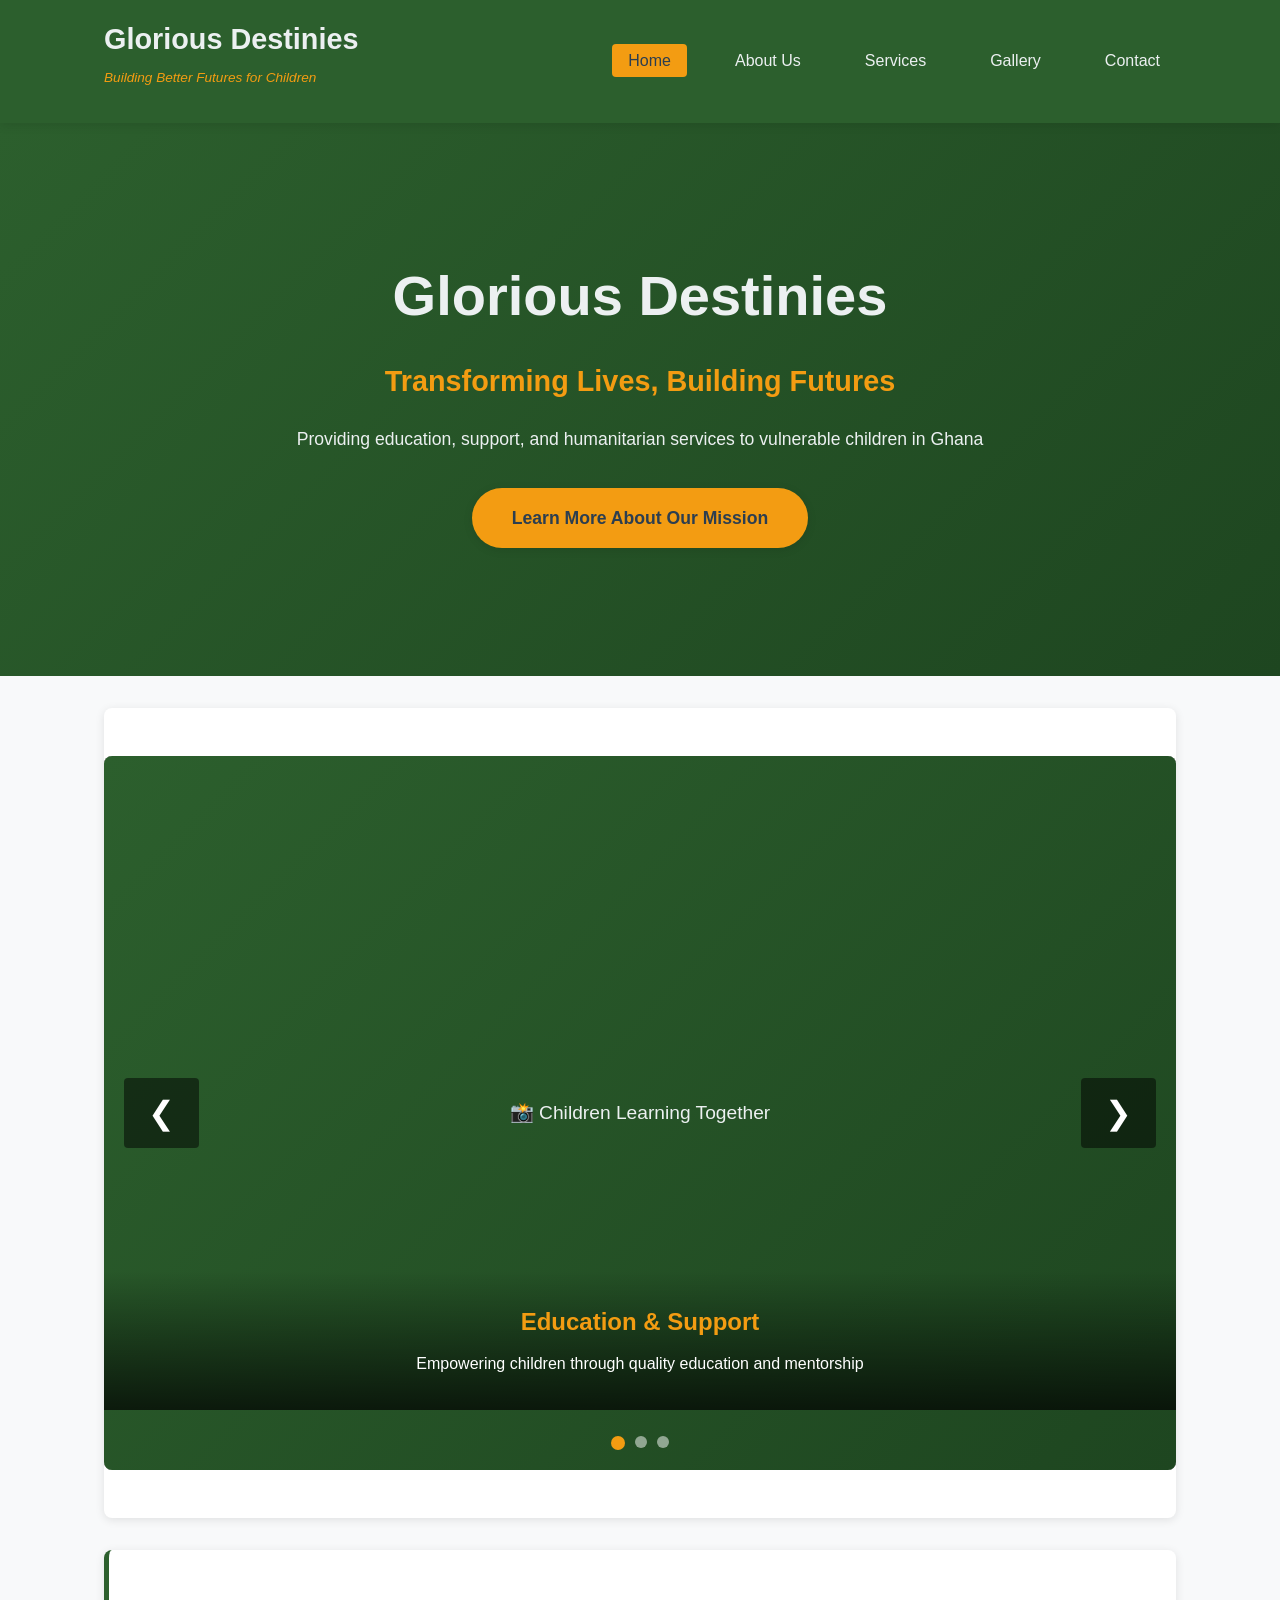
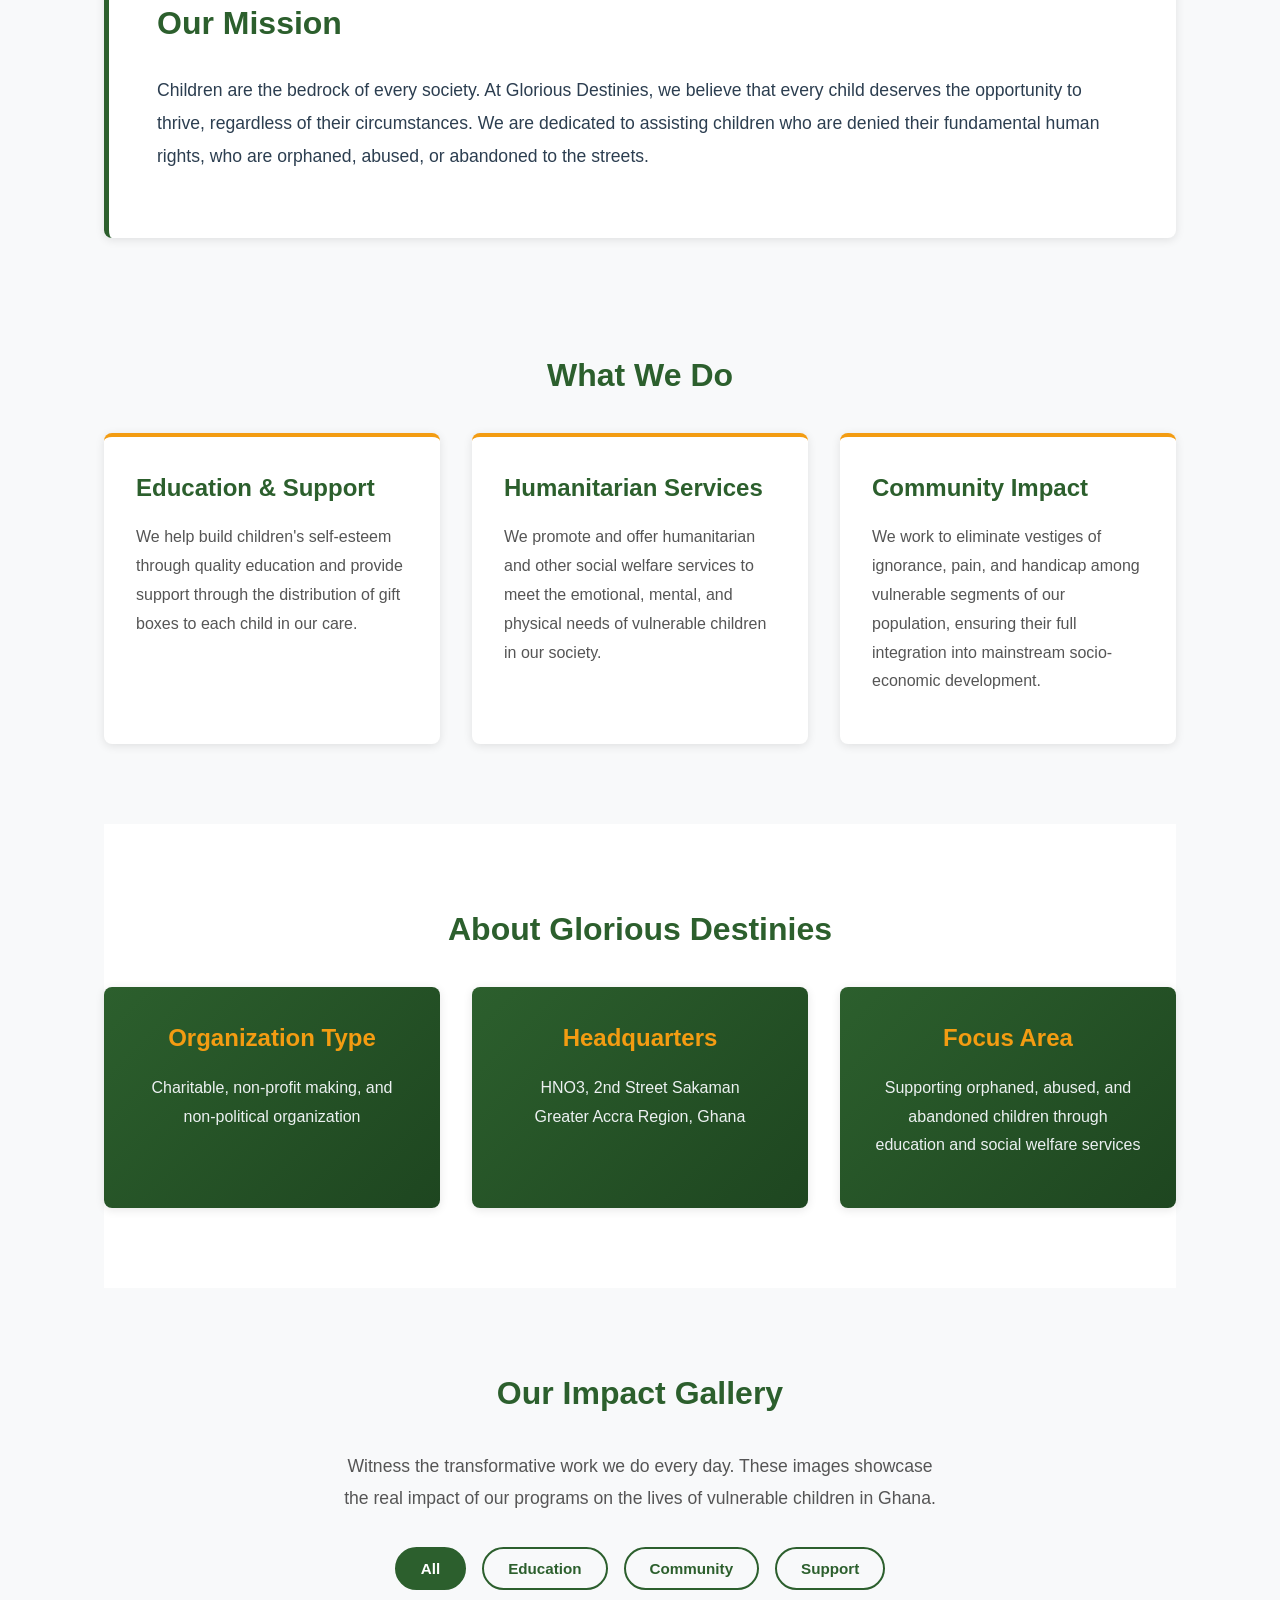
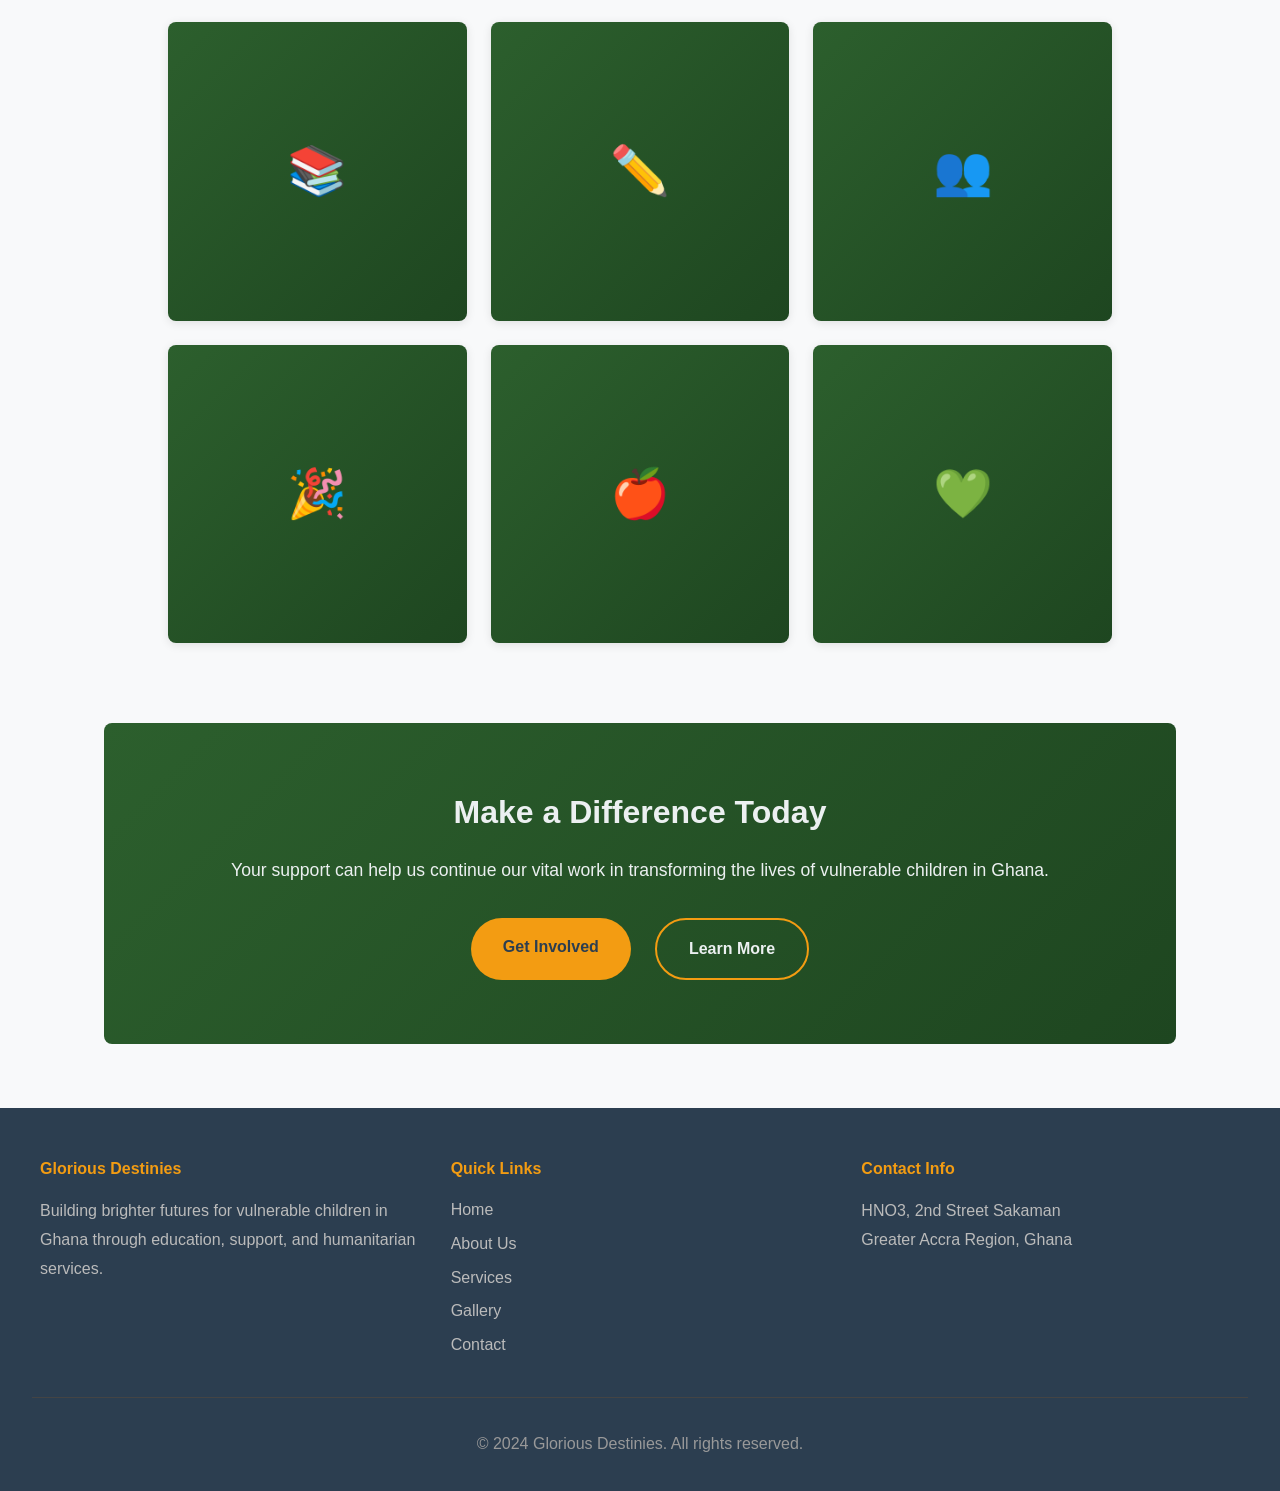
==== index.html @ 06e0ef14 "Initial commit: Glorious Destinies website with carousel, gallery, and all pages" ====
<!DOCTYPE html>
<html lang="en">
<head>
    <meta charset="UTF-8">
    <meta name="viewport" content="width=device-width, initial-scale=1.0">
    <title>Glorious Destinies - Supporting Vulnerable Children in Ghana</title>
    <link rel="stylesheet" href="src/styles/main.css">
    <link rel="stylesheet" href="src/styles/responsive.css">
    <link rel="stylesheet" href="src/styles/carousel.css">
</head>
<body>
    <!-- Navigation Bar -->
    <nav class="navbar">
        <div class="nav-container">
            <div class="nav-logo">
                <h1>Glorious Destinies</h1>
                <p class="tagline">Building Better Futures for Children</p>
            </div>
            <ul class="nav-menu">
                <li><a href="index.html" class="nav-link active">Home</a></li>
                <li><a href="src/pages/about/index.html" class="nav-link">About Us</a></li>
                <li><a href="src/pages/services/index.html" class="nav-link">Services</a></li>
                <li><a href="src/pages/gallery/index.html" class="nav-link">Gallery</a></li>
                <li><a href="src/pages/contact/index.html" class="nav-link">Contact</a></li>
            </ul>
        </div>
    </nav>

    <!-- Hero Section -->
    <section class="hero">
        <div class="hero-content">
            <h2>Glorious Destinies</h2>
            <p class="hero-subtitle">Transforming Lives, Building Futures</p>
            <p class="hero-description">Providing education, support, and humanitarian services to vulnerable children in Ghana</p>
            <a href="src/pages/about/index.html" class="cta-button">Learn More About Our Mission</a>
        </div>
    </section>

    <!-- Main Content -->
    <main class="container">
        <!-- Carousel Section -->
        <section class="carousel-section">
            <div class="carousel-container">
                <div class="carousel-wrapper">
                    <div class="carousel-inner">
                        <!-- Slide 1 -->
                        <div class="carousel-slide active">
                            <div class="carousel-slide-placeholder">
                                📸 Children Learning Together
                            </div>
                            <div class="carousel-caption">
                                <h3>Education & Support</h3>
                                <p>Empowering children through quality education and mentorship</p>
                            </div>
                        </div>

                        <!-- Slide 2 -->
                        <div class="carousel-slide">
                            <div class="carousel-slide-placeholder">
                                🤝 Community Care
                            </div>
                            <div class="carousel-caption">
                                <h3>Humanitarian Services</h3>
                                <p>Providing comprehensive support to vulnerable children</p>
                            </div>
                        </div>

                        <!-- Slide 3 -->
                        <div class="carousel-slide">
                            <div class="carousel-slide-placeholder">
                                🌟 Bright Futures
                            </div>
                            <div class="carousel-caption">
                                <h3>Building Destinies</h3>
                                <p>Creating opportunities for sustainable development</p>
                            </div>
                        </div>
                    </div>
                </div>

                <!-- Carousel Controls -->
                <button class="carousel-arrow prev">❮</button>
                <button class="carousel-arrow next">❯</button>
                <div class="carousel-controls">
                    <div class="carousel-dot active"></div>
                    <div class="carousel-dot"></div>
                    <div class="carousel-dot"></div>
                </div>
            </div>
        </section>

        <!-- Mission Section -->
        <section class="mission-section">
            <h2>Our Mission</h2>
            <p>Children are the bedrock of every society. At Glorious Destinies, we believe that every child deserves the opportunity to thrive, regardless of their circumstances. We are dedicated to assisting children who are denied their fundamental human rights, who are orphaned, abused, or abandoned to the streets.</p>
        </section>

        <!-- Core Values Section -->
        <section class="values-section">
            <h2>What We Do</h2>
            <div class="values-grid">
                <div class="value-card">
                    <h3>Education & Support</h3>
                    <p>We help build children's self-esteem through quality education and provide support through the distribution of gift boxes to each child in our care.</p>
                </div>
                <div class="value-card">
                    <h3>Humanitarian Services</h3>
                    <p>We promote and offer humanitarian and other social welfare services to meet the emotional, mental, and physical needs of vulnerable children in our society.</p>
                </div>
                <div class="value-card">
                    <h3>Community Impact</h3>
                    <p>We work to eliminate vestiges of ignorance, pain, and handicap among vulnerable segments of our population, ensuring their full integration into mainstream socio-economic development.</p>
                </div>
            </div>
        </section>

        <!-- Organization Info Section -->
        <section class="org-info-section">
            <h2>About Glorious Destinies</h2>
            <div class="org-info-grid">
                <div class="info-box">
                    <h3>Organization Type</h3>
                    <p>Charitable, non-profit making, and non-political organization</p>
                </div>
                <div class="info-box">
                    <h3>Headquarters</h3>
                    <p>HNO3, 2nd Street Sakaman<br>Greater Accra Region, Ghana</p>
                </div>
                <div class="info-box">
                    <h3>Focus Area</h3>
                    <p>Supporting orphaned, abused, and abandoned children through education and social welfare services</p>
                </div>
            </div>
        </section>

        <!-- Photo Gallery Section -->
        <section class="gallery-section">
            <div class="container">
                <h2>Our Impact Gallery</h2>
                <div class="gallery-intro">
                    <p>Witness the transformative work we do every day. These images showcase the real impact of our programs on the lives of vulnerable children in Ghana.</p>
                </div>

                <!-- Gallery Filters -->
                <div class="gallery-filters">
                    <button class="filter-btn active" data-filter="all">All</button>
                    <button class="filter-btn" data-filter="education">Education</button>
                    <button class="filter-btn" data-filter="community">Community</button>
                    <button class="filter-btn" data-filter="support">Support</button>
                </div>

                <!-- Photo Grid -->
                <div class="photo-grid">
                    <!-- Gallery Item 1 -->
                    <div class="gallery-item" data-category="education">
                        <div class="gallery-item-placeholder">📚</div>
                        <div class="gallery-item-overlay">
                            <div class="gallery-item-info">
                                <h3>Classroom Learning</h3>
                                <p>Quality education for all children</p>
                            </div>
                        </div>
                    </div>

                    <!-- Gallery Item 2 -->
                    <div class="gallery-item" data-category="education">
                        <div class="gallery-item-placeholder">✏️</div>
                        <div class="gallery-item-overlay">
                            <div class="gallery-item-info">
                                <h3>Study Support</h3>
                                <p>Tutoring and academic assistance</p>
                            </div>
                        </div>
                    </div>

                    <!-- Gallery Item 3 -->
                    <div class="gallery-item" data-category="community">
                        <div class="gallery-item-placeholder">👥</div>
                        <div class="gallery-item-overlay">
                            <div class="gallery-item-info">
                                <h3>Community Engagement</h3>
                                <p>Building stronger communities together</p>
                            </div>
                        </div>
                    </div>

                    <!-- Gallery Item 4 -->
                    <div class="gallery-item" data-category="community">
                        <div class="gallery-item-placeholder">🎉</div>
                        <div class="gallery-item-overlay">
                            <div class="gallery-item-info">
                                <h3>Cultural Events</h3>
                                <p>Celebrating together as one family</p>
                            </div>
                        </div>
                    </div>

                    <!-- Gallery Item 5 -->
                    <div class="gallery-item" data-category="support">
                        <div class="gallery-item-placeholder">🍎</div>
                        <div class="gallery-item-overlay">
                            <div class="gallery-item-info">
                                <h3>Health & Nutrition</h3>
                                <p>Ensuring healthy development</p>
                            </div>
                        </div>
                    </div>

                    <!-- Gallery Item 6 -->
                    <div class="gallery-item" data-category="support">
                        <div class="gallery-item-placeholder">💚</div>
                        <div class="gallery-item-overlay">
                            <div class="gallery-item-info">
                                <h3>Emotional Care</h3>
                                <p>Providing compassionate support</p>
                            </div>
                        </div>
                    </div>
                </div>
            </div>
        </section>

        <!-- Call to Action Section -->
        <section class="cta-section">
            <h2>Make a Difference Today</h2>
            <p>Your support can help us continue our vital work in transforming the lives of vulnerable children in Ghana.</p>
            <div class="cta-buttons">
                <a href="src/pages/contact/index.html" class="btn btn-primary">Get Involved</a>
                <a href="src/pages/about/index.html" class="btn btn-secondary">Learn More</a>
            </div>
        </section>
    </main>

    <!-- Footer -->
    <footer class="footer">
        <div class="footer-content">
            <div class="footer-section">
                <h4>Glorious Destinies</h4>
                <p>Building brighter futures for vulnerable children in Ghana through education, support, and humanitarian services.</p>
            </div>
            <div class="footer-section">
                <h4>Quick Links</h4>
                <ul>
                    <li><a href="index.html">Home</a></li>
                    <li><a href="src/pages/about/index.html">About Us</a></li>
                    <li><a href="src/pages/services/index.html">Services</a></li>
                    <li><a href="src/pages/gallery/index.html">Gallery</a></li>
                    <li><a href="src/pages/contact/index.html">Contact</a></li>
                </ul>
            </div>
            <div class="footer-section">
                <h4>Contact Info</h4>
                <p>HNO3, 2nd Street Sakaman<br>Greater Accra Region, Ghana</p>
            </div>
        </div>
        <div class="footer-bottom">
            <p>&copy; 2024 Glorious Destinies. All rights reserved.</p>
        </div>
    </footer>

    <script src="src/components/navigation.js"></script>
    <script src="src/components/carousel.js"></script>
</body>
</html>
---- src/styles/main.css ----
/* ===========================
   Global Styles & Variables
   =========================== */

:root {
    --primary-color: #2c5f2d;
    --secondary-color: #f39c12;
    --accent-color: #e74c3c;
    --text-dark: #2c3e50;
    --text-light: #ecf0f1;
    --bg-light: #f8f9fa;
    --bg-white: #ffffff;
    --border-color: #e0e0e0;
    --shadow: 0 2px 10px rgba(0, 0, 0, 0.1);
    --shadow-lg: 0 5px 20px rgba(0, 0, 0, 0.15);
}

* {
    margin: 0;
    padding: 0;
    box-sizing: border-box;
}

html {
    scroll-behavior: smooth;
}

body {
    font-family: 'Segoe UI', Tahoma, Geneva, Verdana, sans-serif;
    line-height: 1.6;
    color: var(--text-dark);
    background-color: var(--bg-light);
}

/* ===========================
   Typography
   =========================== */

h1, h2, h3, h4, h5, h6 {
    font-weight: 700;
    margin-bottom: 1rem;
    color: var(--text-dark);
}

h1 {
    font-size: 2.5rem;
}

h2 {
    font-size: 2rem;
    color: var(--primary-color);
    text-align: center;
    margin-bottom: 2rem;
}

h3 {
    font-size: 1.5rem;
    color: var(--primary-color);
}

p {
    margin-bottom: 1rem;
    line-height: 1.8;
}

a {
    color: var(--primary-color);
    text-decoration: none;
    transition: color 0.3s ease;
}

a:hover {
    color: var(--secondary-color);
}

/* ===========================
   Navigation Bar
   =========================== */

.navbar {
    background-color: var(--primary-color);
    color: var(--text-light);
    padding: 1rem 0;
    box-shadow: var(--shadow);
    position: sticky;
    top: 0;
    z-index: 1000;
}

.nav-container {
    max-width: 1200px;
    margin: 0 auto;
    padding: 0 2rem;
    display: flex;
    justify-content: space-between;
    align-items: center;
}

.nav-logo {
    flex: 1;
}

.nav-logo h1 {
    font-size: 1.8rem;
    color: var(--text-light);
    margin-bottom: 0.25rem;
}

.tagline {
    font-size: 0.85rem;
    color: var(--secondary-color);
    font-style: italic;
}

.nav-menu {
    display: flex;
    list-style: none;
    gap: 2rem;
}

.nav-link {
    color: var(--text-light);
    font-weight: 500;
    padding: 0.5rem 1rem;
    border-radius: 4px;
    transition: all 0.3s ease;
}

.nav-link:hover,
.nav-link.active {
    background-color: var(--secondary-color);
    color: var(--text-dark);
}

/* ===========================
   Hero Section
   =========================== */

.hero {
    background: linear-gradient(135deg, var(--primary-color) 0%, #1e4620 100%);
    color: var(--text-light);
    padding: 6rem 2rem;
    text-align: center;
    min-height: 500px;
    display: flex;
    align-items: center;
    justify-content: center;
}

.hero-content {
    max-width: 800px;
}

.hero h2 {
    font-size: 3.5rem;
    color: var(--text-light);
    margin-bottom: 1rem;
}

.hero-subtitle {
    font-size: 1.8rem;
    color: var(--secondary-color);
    margin-bottom: 1rem;
    font-weight: 600;
}

.hero-description {
    font-size: 1.1rem;
    margin-bottom: 2rem;
    line-height: 1.8;
}

.cta-button {
    display: inline-block;
    background-color: var(--secondary-color);
    color: var(--text-dark);
    padding: 1rem 2.5rem;
    border-radius: 50px;
    font-weight: 600;
    font-size: 1.1rem;
    transition: all 0.3s ease;
    box-shadow: var(--shadow);
}

.cta-button:hover {
    background-color: #e67e22;
    transform: translateY(-3px);
    box-shadow: var(--shadow-lg);
}

/* ===========================
   Container & Layout
   =========================== */

.container {
    max-width: 1200px;
    margin: 0 auto;
    padding: 0 2rem;
}

section {
    padding: 4rem 0;
}

/* ===========================
   Mission Section
   =========================== */

.mission-section {
    background-color: var(--bg-white);
    border-left: 5px solid var(--primary-color);
    padding: 3rem;
    border-radius: 8px;
    box-shadow: var(--shadow);
    margin: 2rem 0;
}

.mission-section h2 {
    text-align: left;
    margin-bottom: 1.5rem;
}

.mission-section p {
    font-size: 1.1rem;
    line-height: 1.9;
    color: var(--text-dark);
}

/* ===========================
   Values/Services Grid
   =========================== */

.values-section {
    background-color: var(--bg-light);
}

.values-grid {
    display: grid;
    grid-template-columns: repeat(auto-fit, minmax(300px, 1fr));
    gap: 2rem;
    margin-top: 2rem;
}

.value-card {
    background-color: var(--bg-white);
    padding: 2rem;
    border-radius: 8px;
    box-shadow: var(--shadow);
    transition: all 0.3s ease;
    border-top: 4px solid var(--secondary-color);
}

.value-card:hover {
    transform: translateY(-5px);
    box-shadow: var(--shadow-lg);
}

.value-card h3 {
    color: var(--primary-color);
    margin-bottom: 1rem;
}

.value-card p {
    color: #555;
    line-height: 1.8;
}

/* ===========================
   Organization Info Section
   =========================== */

.org-info-section {
    background-color: var(--bg-white);
}

.org-info-grid {
    display: grid;
    grid-template-columns: repeat(auto-fit, minmax(280px, 1fr));
    gap: 2rem;
    margin-top: 2rem;
}

.info-box {
    background: linear-gradient(135deg, var(--primary-color) 0%, #1e4620 100%);
    color: var(--text-light);
    padding: 2rem;
    border-radius: 8px;
    box-shadow: var(--shadow);
    text-align: center;
}

.info-box h3 {
    color: var(--secondary-color);
    margin-bottom: 1rem;
}

.info-box p {
    color: var(--text-light);
    line-height: 1.8;
}

/* ===========================
   Call to Action Section
   =========================== */

.cta-section {
    background: linear-gradient(135deg, var(--primary-color) 0%, #1e4620 100%);
    color: var(--text-light);
    text-align: center;
    padding: 4rem 2rem;
    border-radius: 8px;
    margin: 2rem 0;
}

.cta-section h2 {
    color: var(--text-light);
    margin-bottom: 1rem;
}

.cta-section p {
    font-size: 1.1rem;
    margin-bottom: 2rem;
}

.cta-buttons {
    display: flex;
    gap: 1.5rem;
    justify-content: center;
    flex-wrap: wrap;
}

.btn {
    display: inline-block;
    padding: 1rem 2rem;
    border-radius: 50px;
    font-weight: 600;
    font-size: 1rem;
    transition: all 0.3s ease;
    text-decoration: none;
}

.btn-primary {
    background-color: var(--secondary-color);
    color: var(--text-dark);
}

.btn-primary:hover {
    background-color: #e67e22;
    transform: translateY(-3px);
}

.btn-secondary {
    background-color: transparent;
    color: var(--text-light);
    border: 2px solid var(--secondary-color);
}

.btn-secondary:hover {
    background-color: var(--secondary-color);
    color: var(--text-dark);
}

/* ===========================
   Footer
   =========================== */

.footer {
    background-color: var(--text-dark);
    color: var(--text-light);
    padding: 3rem 2rem 1rem;
    margin-top: 4rem;
}

.footer-content {
    max-width: 1200px;
    margin: 0 auto;
    display: grid;
    grid-template-columns: repeat(auto-fit, minmax(250px, 1fr));
    gap: 2rem;
    margin-bottom: 2rem;
}

.footer-section h4 {
    color: var(--secondary-color);
    margin-bottom: 1rem;
}

.footer-section p {
    color: #bbb;
    line-height: 1.8;
}

.footer-section ul {
    list-style: none;
}

.footer-section ul li {
    margin-bottom: 0.5rem;
}

.footer-section a {
    color: #bbb;
    transition: color 0.3s ease;
}

.footer-section a:hover {
    color: var(--secondary-color);
}

.footer-bottom {
    text-align: center;
    padding-top: 2rem;
    border-top: 1px solid #444;
    color: #999;
}

/* ===========================
   Utility Classes
   =========================== */

.text-center {
    text-align: center;
}

.mt-2 {
    margin-top: 2rem;
}

.mb-2 {
    margin-bottom: 2rem;
}

.py-4 {
    padding: 4rem 0;
}
---- src/styles/responsive.css ----
/* ===========================
   Responsive Design
   =========================== */

/* Tablets (768px and below) */
@media (max-width: 768px) {
    .nav-container {
        flex-direction: column;
        gap: 1rem;
    }

    .nav-menu {
        gap: 1rem;
        justify-content: center;
    }

    .nav-logo h1 {
        font-size: 1.5rem;
    }

    .hero {
        padding: 4rem 1rem;
        min-height: 400px;
    }

    .hero h2 {
        font-size: 2.5rem;
    }

    .hero-subtitle {
        font-size: 1.4rem;
    }

    .hero-description {
        font-size: 1rem;
    }

    h1 {
        font-size: 2rem;
    }

    h2 {
        font-size: 1.5rem;
    }

    h3 {
        font-size: 1.2rem;
    }

    section {
        padding: 2rem 0;
    }

    .container {
        padding: 0 1rem;
    }

    .mission-section {
        padding: 2rem;
    }

    .values-grid {
        grid-template-columns: 1fr;
        gap: 1.5rem;
    }

    .org-info-grid {
        grid-template-columns: 1fr;
        gap: 1.5rem;
    }

    .cta-buttons {
        flex-direction: column;
        gap: 1rem;
    }

    .btn {
        width: 100%;
        text-align: center;
    }

    .footer-content {
        grid-template-columns: 1fr;
        gap: 1.5rem;
    }

    .footer-section {
        text-align: center;
    }
}

/* Mobile phones (480px and below) */
@media (max-width: 480px) {
    .nav-logo h1 {
        font-size: 1.2rem;
    }

    .tagline {
        font-size: 0.75rem;
    }

    .nav-menu {
        gap: 0.5rem;
        flex-wrap: wrap;
    }

    .nav-link {
        padding: 0.4rem 0.8rem;
        font-size: 0.9rem;
    }

    .hero {
        padding: 2rem 1rem;
        min-height: 300px;
    }

    .hero h2 {
        font-size: 1.8rem;
    }

    .hero-subtitle {
        font-size: 1.1rem;
    }

    .hero-description {
        font-size: 0.95rem;
    }

    .cta-button {
        padding: 0.8rem 1.5rem;
        font-size: 0.95rem;
    }

    h1 {
        font-size: 1.5rem;
    }

    h2 {
        font-size: 1.2rem;
        margin-bottom: 1.5rem;
    }

    h3 {
        font-size: 1rem;
    }

    p {
        font-size: 0.95rem;
    }

    section {
        padding: 1.5rem 0;
    }

    .mission-section {
        padding: 1.5rem;
        margin: 1rem 0;
    }

    .value-card {
        padding: 1.5rem;
    }

    .info-box {
        padding: 1.5rem;
    }

    .cta-section {
        padding: 2rem 1rem;
        margin: 1rem 0;
    }

    .cta-section h2 {
        font-size: 1.3rem;
    }

    .cta-section p {
        font-size: 1rem;
    }

    .btn {
        padding: 0.8rem 1.5rem;
        font-size: 0.9rem;
    }

    .footer {
        padding: 2rem 1rem 0.5rem;
    }

    .footer-content {
        gap: 1rem;
    }

    .footer-section h4 {
        font-size: 1rem;
    }

    .footer-section p,
    .footer-section a {
        font-size: 0.9rem;
    }

    .footer-bottom {
        font-size: 0.85rem;
    }
}

/* Large screens (1200px and above) */
@media (min-width: 1200px) {
    .container {
        padding: 0 4rem;
    }

    .nav-container {
        padding: 0 4rem;
    }

    section {
        padding: 5rem 0;
    }

    .hero {
        padding: 8rem 4rem;
    }
}
---- src/styles/carousel.css ----
/* ===========================
   Carousel/Slideshow Styles
   =========================== */

.carousel-section {
    background-color: var(--bg-white);
    padding: 3rem 0;
    margin: 2rem 0;
    box-shadow: var(--shadow);
    border-radius: 8px;
    overflow: hidden;
}

.carousel-container {
    position: relative;
    max-width: 100%;
    margin: 0 auto;
    background-color: #000;
    overflow: hidden;
    border-radius: 8px;
}

.carousel-wrapper {
    position: relative;
    width: 100%;
    padding-bottom: 66.67%; /* 3:2 aspect ratio */
    background-color: #f0f0f0;
}

.carousel-inner {
    position: absolute;
    top: 0;
    left: 0;
    width: 100%;
    height: 100%;
    display: flex;
    align-items: center;
    justify-content: center;
}

.carousel-slide {
    position: absolute;
    width: 100%;
    height: 100%;
    opacity: 0;
    transition: opacity 0.8s ease-in-out;
    display: flex;
    align-items: center;
    justify-content: center;
    background-color: #f0f0f0;
}

.carousel-slide.active {
    opacity: 1;
}

.carousel-slide img {
    width: 100%;
    height: 100%;
    object-fit: cover;
    display: block;
}

.carousel-slide-placeholder {
    width: 100%;
    height: 100%;
    display: flex;
    align-items: center;
    justify-content: center;
    background: linear-gradient(135deg, var(--primary-color) 0%, #1e4620 100%);
    color: var(--text-light);
    font-size: 1.2rem;
    text-align: center;
    padding: 2rem;
}

/* Carousel Controls */
.carousel-controls {
    position: absolute;
    bottom: 20px;
    left: 50%;
    transform: translateX(-50%);
    display: flex;
    gap: 10px;
    z-index: 10;
}

.carousel-dot {
    width: 12px;
    height: 12px;
    border-radius: 50%;
    background-color: rgba(255, 255, 255, 0.5);
    cursor: pointer;
    transition: all 0.3s ease;
    border: 2px solid transparent;
}

.carousel-dot.active {
    background-color: var(--secondary-color);
    width: 14px;
    height: 14px;
}

.carousel-dot:hover {
    background-color: rgba(255, 255, 255, 0.8);
}

/* Carousel Navigation Arrows */
.carousel-arrow {
    position: absolute;
    top: 50%;
    transform: translateY(-50%);
    background-color: rgba(0, 0, 0, 0.5);
    color: white;
    border: none;
    font-size: 2rem;
    padding: 1rem 1.5rem;
    cursor: pointer;
    transition: all 0.3s ease;
    z-index: 10;
    border-radius: 4px;
}

.carousel-arrow:hover {
    background-color: rgba(0, 0, 0, 0.8);
    padding: 1rem 1.8rem;
}

.carousel-arrow.prev {
    left: 20px;
}

.carousel-arrow.next {
    right: 20px;
}

.carousel-arrow:active {
    transform: translateY(-50%) scale(0.95);
}

/* Carousel Caption */
.carousel-caption {
    position: absolute;
    bottom: 60px;
    left: 0;
    right: 0;
    background: linear-gradient(to top, rgba(0, 0, 0, 0.7), transparent);
    color: white;
    padding: 2rem;
    text-align: center;
    z-index: 5;
}

.carousel-caption h3 {
    color: var(--secondary-color);
    margin-bottom: 0.5rem;
    font-size: 1.5rem;
}

.carousel-caption p {
    color: white;
    margin: 0;
    font-size: 1rem;
}

/* ===========================
   Photo Grid/Thumbnails Styles
   =========================== */

.gallery-section {
    background-color: var(--bg-light);
    padding: 3rem 0;
    margin: 2rem 0;
}

.gallery-section h2 {
    text-align: center;
    margin-bottom: 2rem;
}

.gallery-intro {
    text-align: center;
    margin-bottom: 2rem;
    max-width: 600px;
    margin-left: auto;
    margin-right: auto;
}

.gallery-intro p {
    font-size: 1.1rem;
    color: #555;
    line-height: 1.8;
}

.photo-grid {
    display: grid;
    grid-template-columns: repeat(auto-fit, minmax(250px, 1fr));
    gap: 1.5rem;
    margin-top: 2rem;
}

.gallery-item {
    position: relative;
    overflow: hidden;
    border-radius: 8px;
    box-shadow: var(--shadow);
    transition: all 0.3s ease;
    background-color: #f0f0f0;
    aspect-ratio: 1;
}

.gallery-item:hover {
    transform: translateY(-8px);
    box-shadow: var(--shadow-lg);
}

.gallery-item-image {
    width: 100%;
    height: 100%;
    object-fit: cover;
    display: block;
    transition: transform 0.3s ease;
}

.gallery-item:hover .gallery-item-image {
    transform: scale(1.1);
}

.gallery-item-placeholder {
    width: 100%;
    height: 100%;
    display: flex;
    align-items: center;
    justify-content: center;
    background: linear-gradient(135deg, var(--primary-color) 0%, #1e4620 100%);
    color: var(--text-light);
    font-size: 3rem;
    text-align: center;
}

.gallery-item-overlay {
    position: absolute;
    top: 0;
    left: 0;
    width: 100%;
    height: 100%;
    background-color: rgba(0, 0, 0, 0);
    display: flex;
    align-items: center;
    justify-content: center;
    opacity: 0;
    transition: all 0.3s ease;
    z-index: 5;
}

.gallery-item:hover .gallery-item-overlay {
    opacity: 1;
    background-color: rgba(0, 0, 0, 0.6);
}

.gallery-item-info {
    color: white;
    text-align: center;
    padding: 1rem;
}

.gallery-item-info h3 {
    color: var(--secondary-color);
    margin-bottom: 0.5rem;
    font-size: 1.1rem;
}

.gallery-item-info p {
    color: white;
    font-size: 0.9rem;
    margin: 0;
    line-height: 1.5;
}

/* Gallery Filter Buttons */
.gallery-filters {
    display: flex;
    justify-content: center;
    gap: 1rem;
    margin-bottom: 2rem;
    flex-wrap: wrap;
}

.filter-btn {
    padding: 0.7rem 1.5rem;
    border: 2px solid var(--primary-color);
    background-color: transparent;
    color: var(--primary-color);
    border-radius: 50px;
    cursor: pointer;
    font-weight: 600;
    transition: all 0.3s ease;
    font-size: 0.95rem;
}

.filter-btn:hover,
.filter-btn.active {
    background-color: var(--primary-color);
    color: white;
}

/* Responsive Design for Carousel and Gallery */
@media (max-width: 768px) {
    .carousel-section {
        padding: 1.5rem 0;
        margin: 1rem 0;
    }

    .carousel-arrow {
        padding: 0.8rem 1rem;
        font-size: 1.5rem;
    }

    .carousel-arrow.prev {
        left: 10px;
    }

    .carousel-arrow.next {
        right: 10px;
    }

    .carousel-caption {
        bottom: 50px;
        padding: 1.5rem;
    }

    .carousel-caption h3 {
        font-size: 1.2rem;
    }

    .carousel-caption p {
        font-size: 0.9rem;
    }

    .carousel-controls {
        bottom: 15px;
        gap: 8px;
    }

    .carousel-dot {
        width: 10px;
        height: 10px;
    }

    .carousel-dot.active {
        width: 12px;
        height: 12px;
    }

    .gallery-section {
        padding: 1.5rem 0;
    }

    .photo-grid {
        grid-template-columns: repeat(auto-fit, minmax(200px, 1fr));
        gap: 1rem;
    }

    .gallery-filters {
        gap: 0.8rem;
    }

    .filter-btn {
        padding: 0.6rem 1.2rem;
        font-size: 0.85rem;
    }
}

@media (max-width: 480px) {
    .carousel-section {
        padding: 1rem 0;
        margin: 0.5rem 0;
    }

    .carousel-arrow {
        padding: 0.6rem 0.8rem;
        font-size: 1.2rem;
    }

    .carousel-arrow.prev {
        left: 5px;
    }

    .carousel-arrow.next {
        right: 5px;
    }

    .carousel-caption {
        bottom: 40px;
        padding: 1rem;
    }

    .carousel-caption h3 {
        font-size: 1rem;
    }

    .carousel-caption p {
        font-size: 0.8rem;
    }

    .carousel-controls {
        bottom: 10px;
        gap: 6px;
    }

    .carousel-dot {
        width: 8px;
        height: 8px;
    }

    .carousel-dot.active {
        width: 10px;
        height: 10px;
    }

    .gallery-section {
        padding: 1rem 0;
    }

    .gallery-section h2 {
        font-size: 1.3rem;
        margin-bottom: 1rem;
    }

    .gallery-intro p {
        font-size: 1rem;
    }

    .photo-grid {
        grid-template-columns: repeat(auto-fit, minmax(150px, 1fr));
        gap: 0.8rem;
    }

    .gallery-item-info h3 {
        font-size: 0.95rem;
    }

    .gallery-item-info p {
        font-size: 0.8rem;
    }

    .gallery-filters {
        gap: 0.5rem;
        margin-bottom: 1.5rem;
    }

    .filter-btn {
        padding: 0.5rem 1rem;
        font-size: 0.8rem;
    }
}
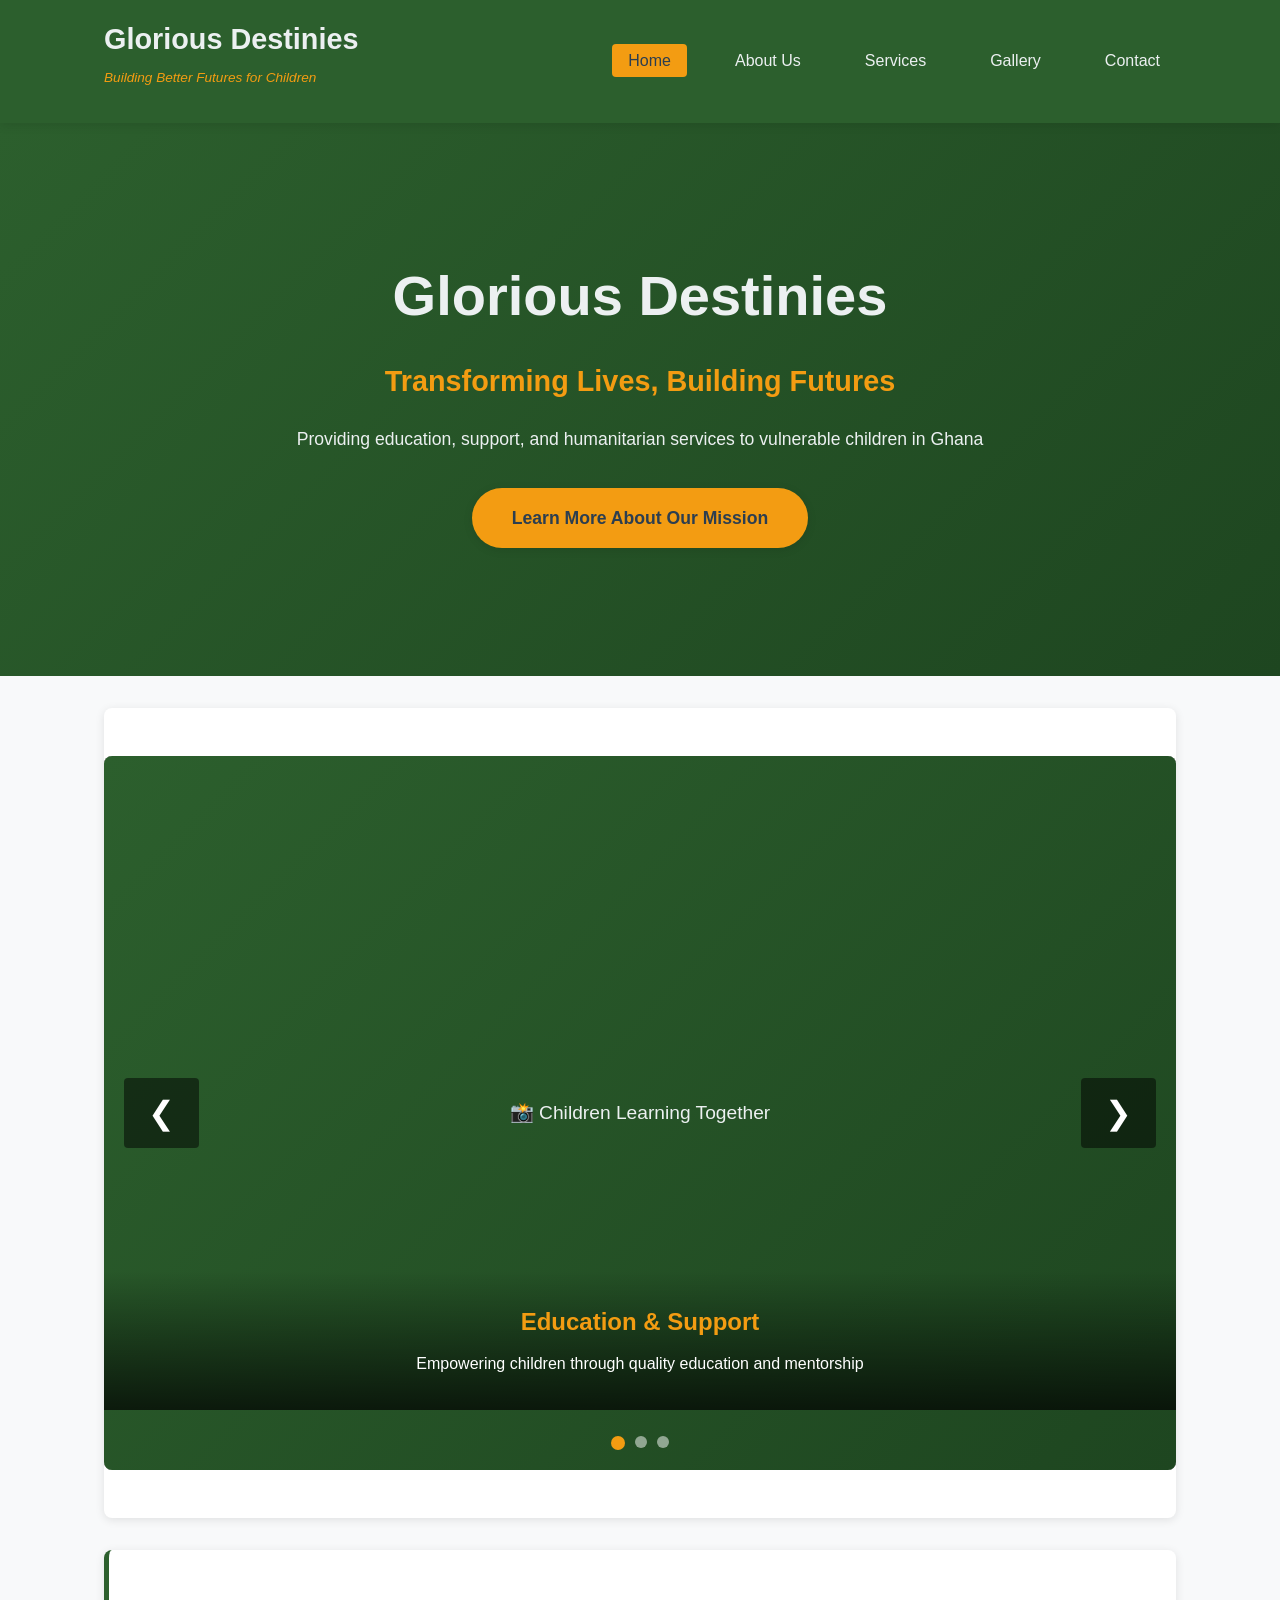
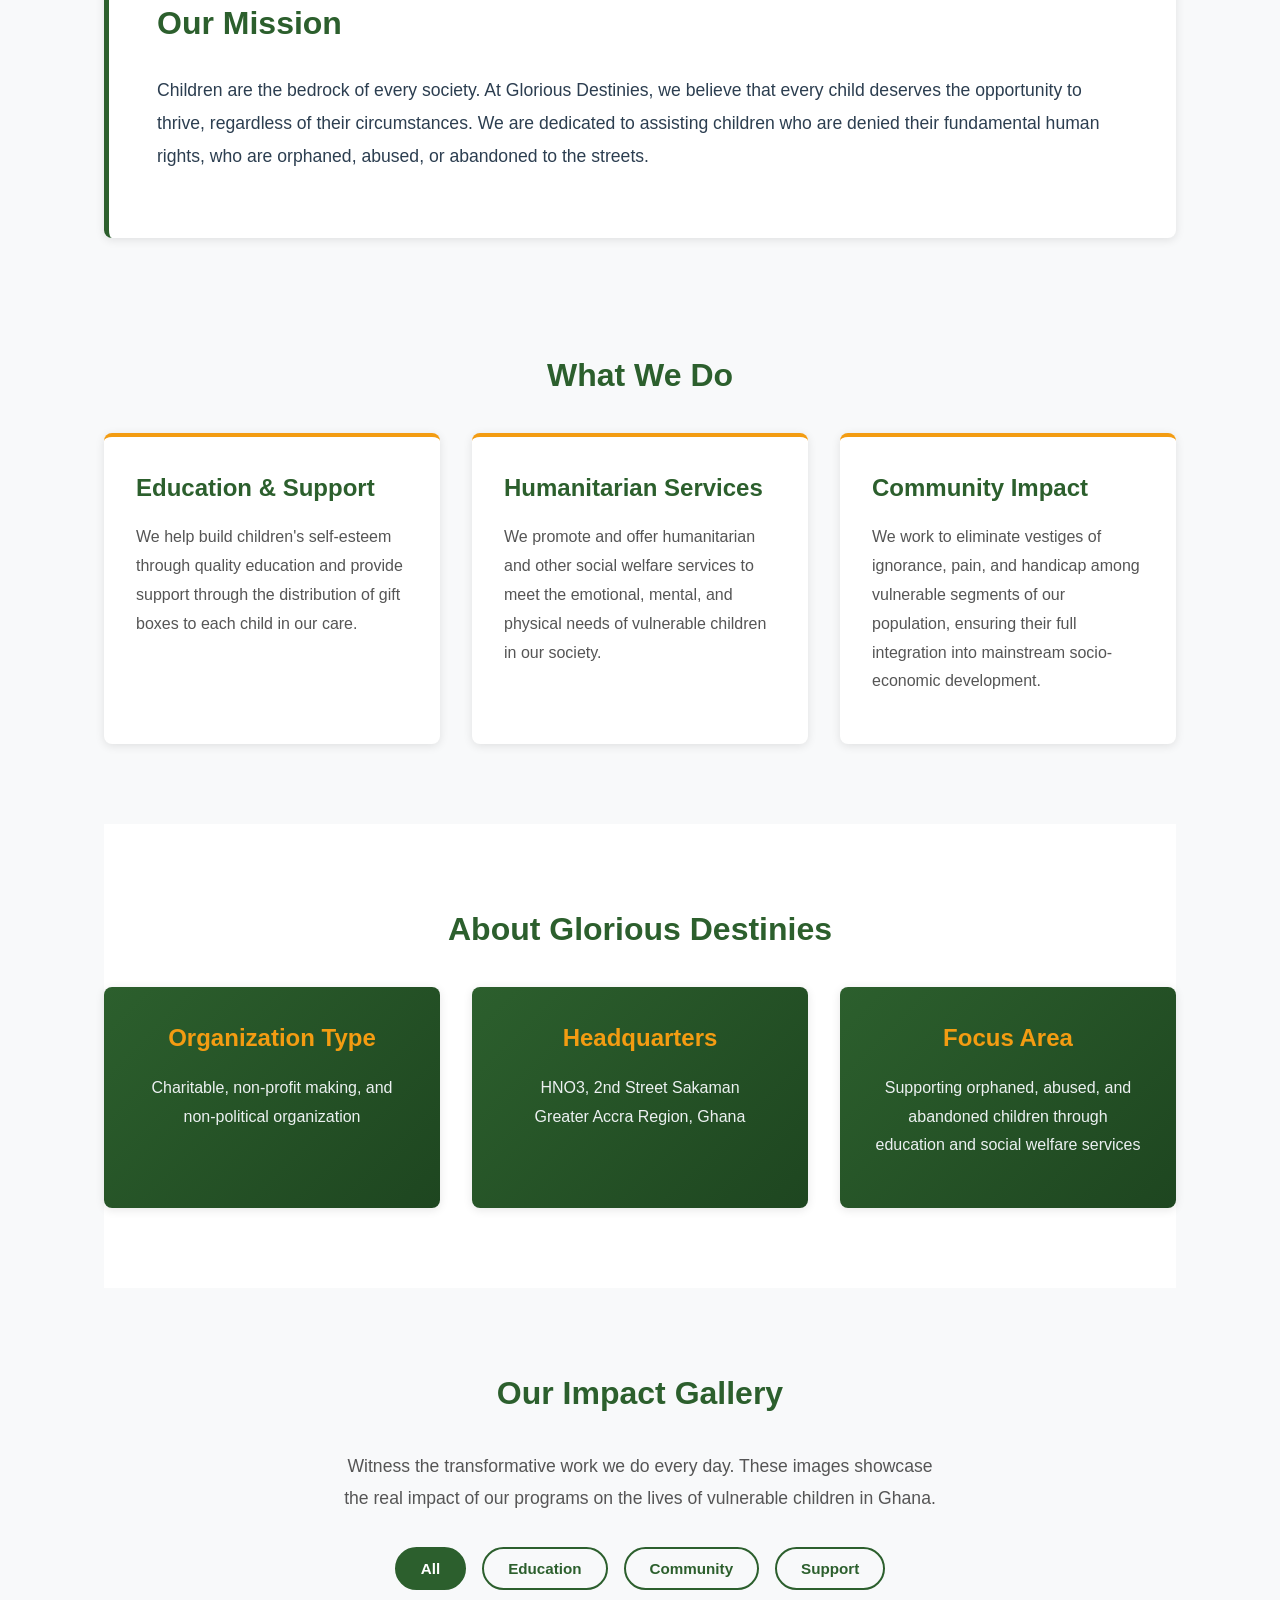
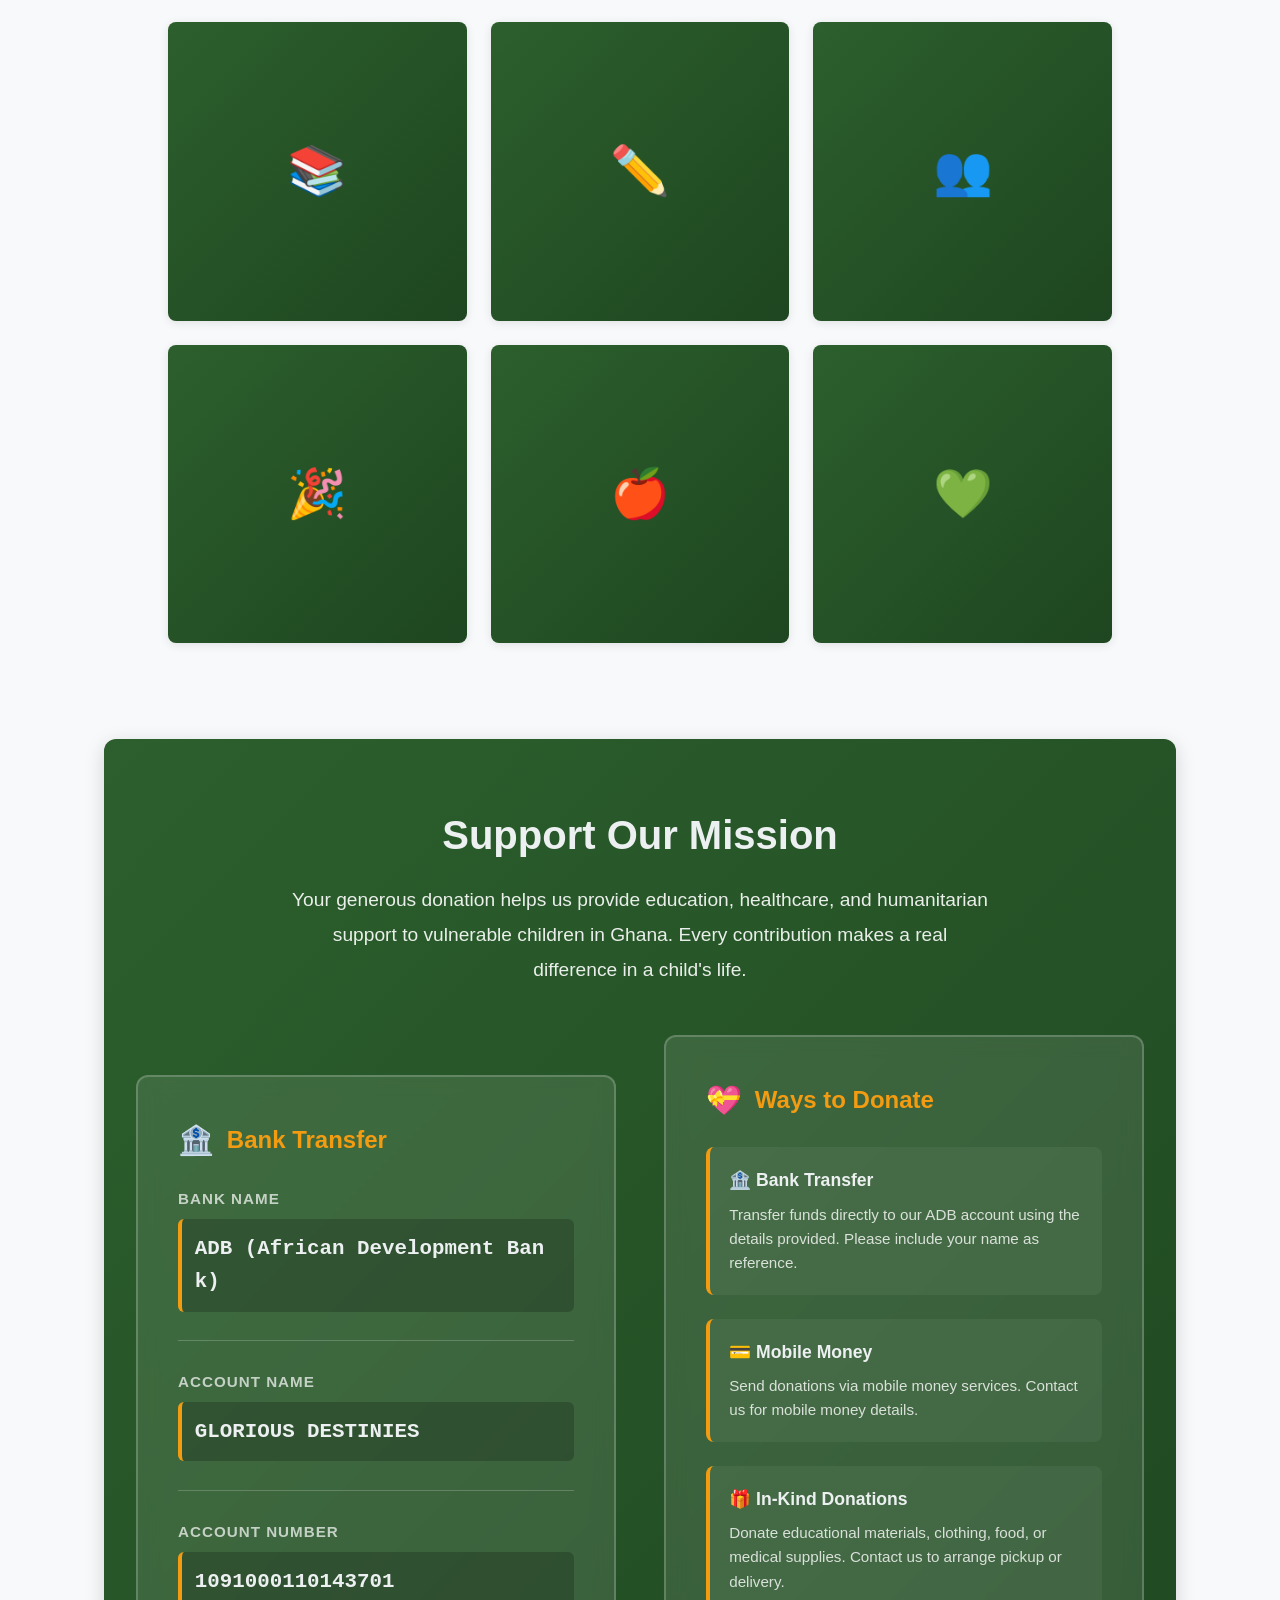
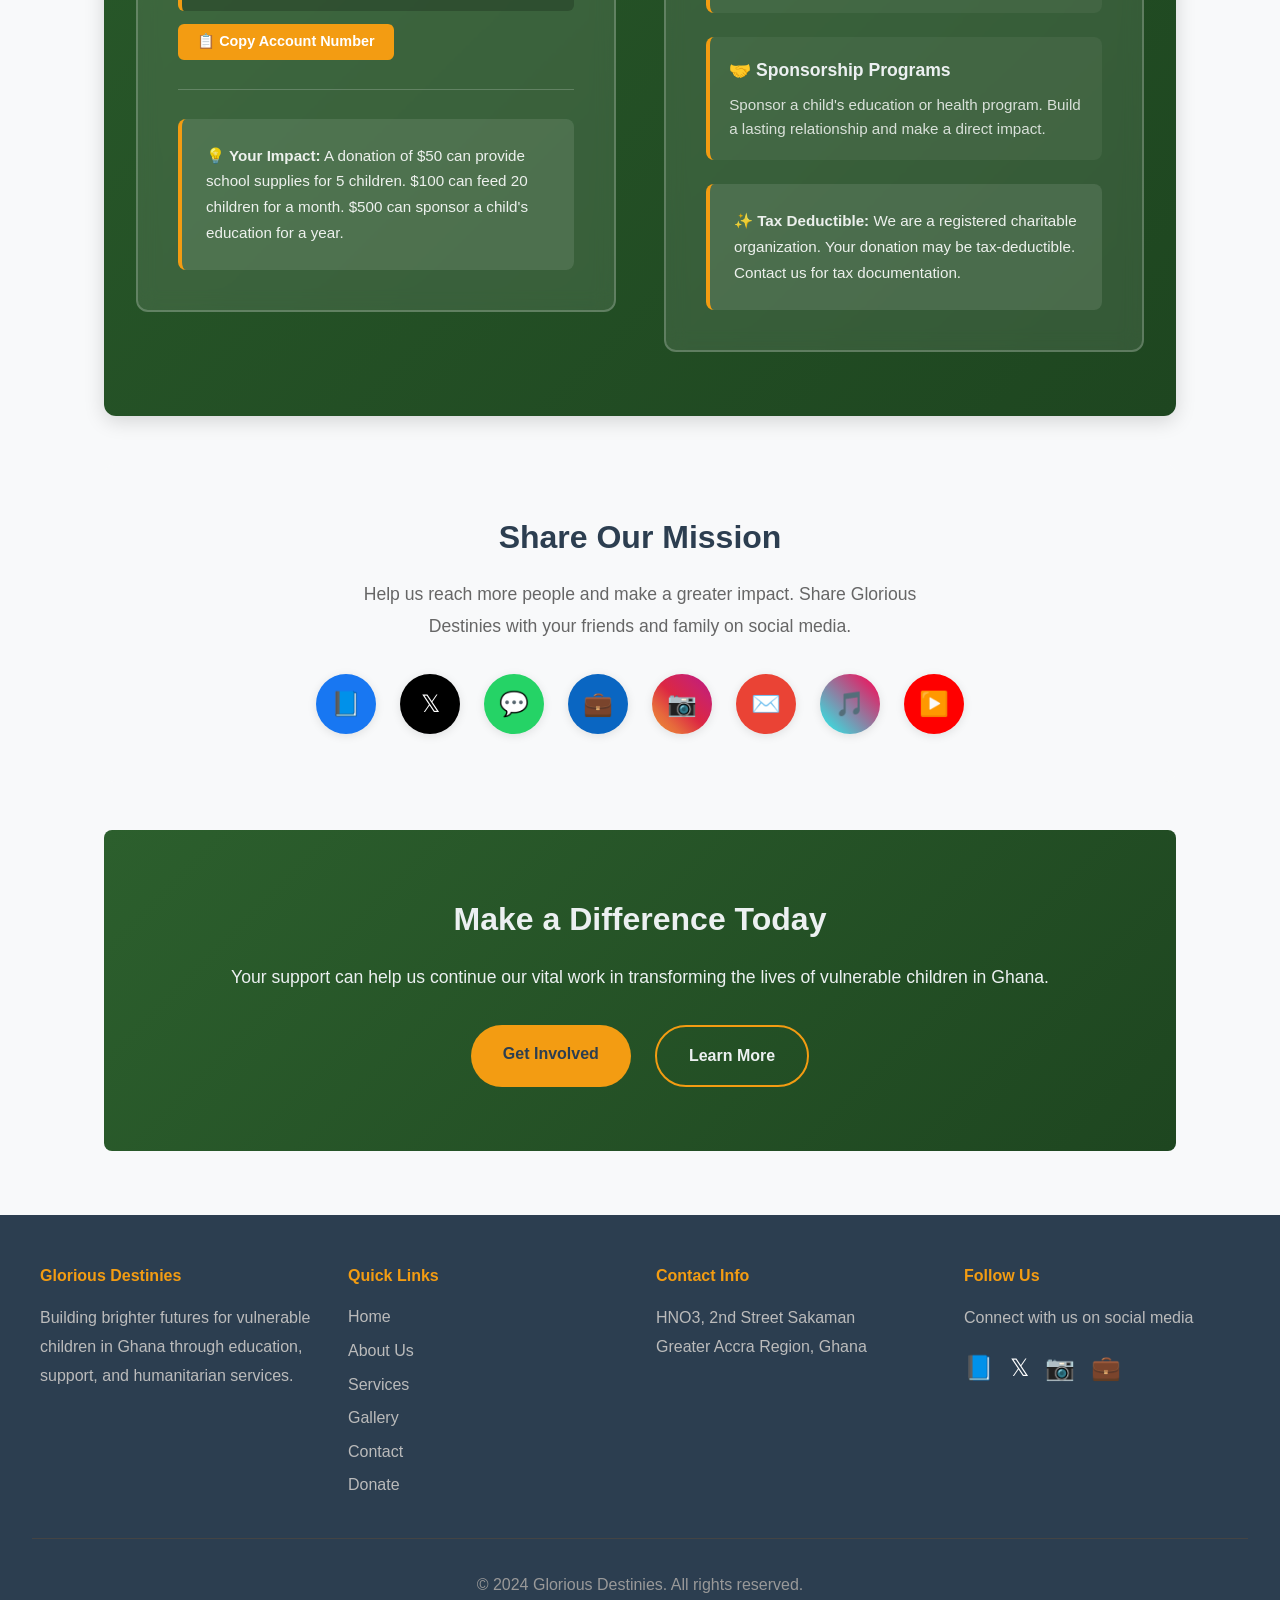
==== commit b68efbd3: "Add: Donation section with bank details and social media share buttons" ====
--- a/index.html
+++ b/index.html
@@ -7,6 +7,7 @@
     <link rel="stylesheet" href="src/styles/main.css">
     <link rel="stylesheet" href="src/styles/responsive.css">
     <link rel="stylesheet" href="src/styles/carousel.css">
+    <link rel="stylesheet" href="src/styles/donation.css">
 </head>
 <body>
     <!-- Navigation Bar -->
@@ -220,6 +221,89 @@
             </div>
         </section>
 
+        <!-- Donation Section -->
+        <section class="donation-section">
+            <div class="donation-container">
+                <div class="donation-header">
+                    <h2>Support Our Mission</h2>
+                    <p>Your generous donation helps us provide education, healthcare, and humanitarian support to vulnerable children in Ghana. Every contribution makes a real difference in a child's life.</p>
+                </div>
+
+                <div class="donation-content">
+                    <!-- Bank Account Details -->
+                    <div class="bank-details">
+                        <h3>Bank Transfer</h3>
+                        
+                        <div class="bank-info-item">
+                            <div class="bank-info-label">Bank Name</div>
+                            <div class="bank-info-value" data-bank-name>ADB (African Development Bank)</div>
+                        </div>
+
+                        <div class="bank-info-item">
+                            <div class="bank-info-label">Account Name</div>
+                            <div class="bank-info-value" data-account-name>GLORIOUS DESTINIES</div>
+                        </div>
+
+                        <div class="bank-info-item">
+                            <div class="bank-info-label">Account Number</div>
+                            <div class="bank-info-value" data-account-number>1091000110143701</div>
+                            <button class="copy-btn" data-copy="1091000110143701">📋 Copy Account Number</button>
+                        </div>
+
+                        <div class="donation-impact">
+                            <p><strong>💡 Your Impact:</strong> A donation of $50 can provide school supplies for 5 children. $100 can feed 20 children for a month. $500 can sponsor a child's education for a year.</p>
+                        </div>
+                    </div>
+
+                    <!-- Donation Methods -->
+                    <div class="donation-methods">
+                        <h3>Ways to Donate</h3>
+                        
+                        <div class="donation-method">
+                            <div class="donation-method-title">🏦 Bank Transfer</div>
+                            <div class="donation-method-desc">Transfer funds directly to our ADB account using the details provided. Please include your name as reference.</div>
+                        </div>
+
+                        <div class="donation-method">
+                            <div class="donation-method-title">💳 Mobile Money</div>
+                            <div class="donation-method-desc">Send donations via mobile money services. Contact us for mobile money details.</div>
+                        </div>
+
+                        <div class="donation-method">
+                            <div class="donation-method-title">🎁 In-Kind Donations</div>
+                            <div class="donation-method-desc">Donate educational materials, clothing, food, or medical supplies. Contact us to arrange pickup or delivery.</div>
+                        </div>
+
+                        <div class="donation-method">
+                            <div class="donation-method-title">🤝 Sponsorship Programs</div>
+                            <div class="donation-method-desc">Sponsor a child's education or health program. Build a lasting relationship and make a direct impact.</div>
+                        </div>
+
+                        <div class="donation-impact">
+                            <p><strong>✨ Tax Deductible:</strong> We are a registered charitable organization. Your donation may be tax-deductible. Contact us for tax documentation.</p>
+                        </div>
+                    </div>
+                </div>
+            </div>
+        </section>
+
+        <!-- Social Media Share Section -->
+        <section class="social-share-section">
+            <h2>Share Our Mission</h2>
+            <p>Help us reach more people and make a greater impact. Share Glorious Destinies with your friends and family on social media.</p>
+            
+            <div class="social-buttons">
+                <a href="#" class="social-btn facebook" data-platform="facebook" title="Share on Facebook">📘</a>
+                <a href="#" class="social-btn twitter" data-platform="twitter" title="Share on Twitter">𝕏</a>
+                <a href="#" class="social-btn whatsapp" data-platform="whatsapp" title="Share on WhatsApp">💬</a>
+                <a href="#" class="social-btn linkedin" data-platform="linkedin" title="Share on LinkedIn">💼</a>
+                <a href="#" class="social-btn instagram" data-platform="instagram" title="Share on Instagram">📷</a>
+                <a href="#" class="social-btn email" data-platform="email" title="Share via Email">✉️</a>
+                <a href="#" class="social-btn tiktok" data-platform="tiktok" title="Share on TikTok">🎵</a>
+                <a href="#" class="social-btn youtube" data-platform="youtube" title="Share on YouTube">▶️</a>
+            </div>
+        </section>
+
         <!-- Call to Action Section -->
         <section class="cta-section">
             <h2>Make a Difference Today</h2>
@@ -246,11 +330,22 @@
                     <li><a href="src/pages/services/index.html">Services</a></li>
                     <li><a href="src/pages/gallery/index.html">Gallery</a></li>
                     <li><a href="src/pages/contact/index.html">Contact</a></li>
+                    <li><a href="#donation-section">Donate</a></li>
                 </ul>
             </div>
             <div class="footer-section">
                 <h4>Contact Info</h4>
                 <p>HNO3, 2nd Street Sakaman<br>Greater Accra Region, Ghana</p>
+            </div>
+            <div class="footer-section">
+                <h4>Follow Us</h4>
+                <p>Connect with us on social media</p>
+                <div style="display: flex; gap: 1rem; margin-top: 1rem;">
+                    <a href="https://facebook.com" target="_blank" style="color: white; font-size: 1.5rem;">📘</a>
+                    <a href="https://twitter.com" target="_blank" style="color: white; font-size: 1.5rem;">𝕏</a>
+                    <a href="https://instagram.com" target="_blank" style="color: white; font-size: 1.5rem;">📷</a>
+                    <a href="https://linkedin.com" target="_blank" style="color: white; font-size: 1.5rem;">💼</a>
+                </div>
             </div>
         </div>
         <div class="footer-bottom">
@@ -260,5 +355,6 @@
 
     <script src="src/components/navigation.js"></script>
     <script src="src/components/carousel.js"></script>
+    <script src="src/components/donation.js"></script>
 </body>
 </html>
--- a/src/styles/donation.css
+++ b/src/styles/donation.css
@@ -0,0 +1,449 @@
+/* ===========================
+   Donation Section Styles
+   =========================== */
+
+.donation-section {
+    background: linear-gradient(135deg, var(--primary-color) 0%, #1e4620 100%);
+    color: var(--text-light);
+    padding: 4rem 2rem;
+    margin: 3rem 0;
+    border-radius: 12px;
+    box-shadow: var(--shadow-lg);
+}
+
+.donation-container {
+    max-width: 1200px;
+    margin: 0 auto;
+}
+
+.donation-header {
+    text-align: center;
+    margin-bottom: 3rem;
+}
+
+.donation-header h2 {
+    color: var(--text-light);
+    font-size: 2.5rem;
+    margin-bottom: 1rem;
+}
+
+.donation-header p {
+    font-size: 1.2rem;
+    color: rgba(255, 255, 255, 0.9);
+    max-width: 700px;
+    margin: 0 auto;
+    line-height: 1.8;
+}
+
+.donation-content {
+    display: grid;
+    grid-template-columns: 1fr 1fr;
+    gap: 3rem;
+    align-items: center;
+}
+
+/* Bank Account Section */
+.bank-details {
+    background-color: rgba(255, 255, 255, 0.1);
+    padding: 2.5rem;
+    border-radius: 12px;
+    border: 2px solid rgba(255, 255, 255, 0.2);
+    backdrop-filter: blur(10px);
+}
+
+.bank-details h3 {
+    color: var(--secondary-color);
+    font-size: 1.5rem;
+    margin-bottom: 1.5rem;
+    display: flex;
+    align-items: center;
+    gap: 0.8rem;
+}
+
+.bank-details h3::before {
+    content: "🏦";
+    font-size: 1.8rem;
+}
+
+.bank-info-item {
+    margin-bottom: 1.8rem;
+    padding-bottom: 1.8rem;
+    border-bottom: 1px solid rgba(255, 255, 255, 0.2);
+}
+
+.bank-info-item:last-child {
+    border-bottom: none;
+    margin-bottom: 0;
+    padding-bottom: 0;
+}
+
+.bank-info-label {
+    font-size: 0.95rem;
+    color: rgba(255, 255, 255, 0.7);
+    text-transform: uppercase;
+    letter-spacing: 1px;
+    margin-bottom: 0.5rem;
+    font-weight: 600;
+}
+
+.bank-info-value {
+    font-size: 1.3rem;
+    color: var(--text-light);
+    font-weight: 600;
+    word-break: break-all;
+    font-family: 'Courier New', monospace;
+    background-color: rgba(0, 0, 0, 0.2);
+    padding: 0.8rem;
+    border-radius: 6px;
+    border-left: 4px solid var(--secondary-color);
+}
+
+.copy-btn {
+    background-color: var(--secondary-color);
+    color: white;
+    border: none;
+    padding: 0.6rem 1.2rem;
+    border-radius: 6px;
+    cursor: pointer;
+    font-size: 0.9rem;
+    font-weight: 600;
+    margin-top: 0.8rem;
+    transition: all 0.3s ease;
+    display: inline-block;
+}
+
+.copy-btn:hover {
+    background-color: #e8860a;
+    transform: translateY(-2px);
+    box-shadow: 0 4px 12px rgba(243, 156, 18, 0.4);
+}
+
+.copy-btn.copied {
+    background-color: #27ae60;
+}
+
+/* Donation Methods */
+.donation-methods {
+    background-color: rgba(255, 255, 255, 0.1);
+    padding: 2.5rem;
+    border-radius: 12px;
+    border: 2px solid rgba(255, 255, 255, 0.2);
+    backdrop-filter: blur(10px);
+}
+
+.donation-methods h3 {
+    color: var(--secondary-color);
+    font-size: 1.5rem;
+    margin-bottom: 1.5rem;
+    display: flex;
+    align-items: center;
+    gap: 0.8rem;
+}
+
+.donation-methods h3::before {
+    content: "💝";
+    font-size: 1.8rem;
+}
+
+.donation-method {
+    margin-bottom: 1.5rem;
+    padding: 1.2rem;
+    background-color: rgba(255, 255, 255, 0.05);
+    border-radius: 8px;
+    border-left: 4px solid var(--secondary-color);
+    transition: all 0.3s ease;
+}
+
+.donation-method:hover {
+    background-color: rgba(255, 255, 255, 0.1);
+    transform: translateX(5px);
+}
+
+.donation-method-title {
+    font-weight: 600;
+    color: var(--text-light);
+    margin-bottom: 0.5rem;
+    font-size: 1.1rem;
+}
+
+.donation-method-desc {
+    font-size: 0.95rem;
+    color: rgba(255, 255, 255, 0.8);
+    line-height: 1.6;
+}
+
+.donation-impact {
+    background-color: rgba(255, 255, 255, 0.1);
+    padding: 1.5rem;
+    border-radius: 8px;
+    margin-top: 1.5rem;
+    border-left: 4px solid var(--secondary-color);
+}
+
+.donation-impact p {
+    margin: 0;
+    font-size: 0.95rem;
+    color: rgba(255, 255, 255, 0.9);
+    line-height: 1.7;
+}
+
+/* ===========================
+   Social Media Share Buttons
+   =========================== */
+
+.social-share-section {
+    background-color: var(--bg-light);
+    padding: 3rem 2rem;
+    margin: 3rem 0;
+    border-radius: 12px;
+    text-align: center;
+}
+
+.social-share-section h2 {
+    color: var(--text-dark);
+    font-size: 2rem;
+    margin-bottom: 1rem;
+}
+
+.social-share-section p {
+    color: #666;
+    font-size: 1.1rem;
+    margin-bottom: 2rem;
+    max-width: 600px;
+    margin-left: auto;
+    margin-right: auto;
+}
+
+.social-buttons {
+    display: flex;
+    justify-content: center;
+    gap: 1.5rem;
+    flex-wrap: wrap;
+}
+
+.social-btn {
+    display: inline-flex;
+    align-items: center;
+    justify-content: center;
+    width: 60px;
+    height: 60px;
+    border-radius: 50%;
+    text-decoration: none;
+    font-size: 1.5rem;
+    transition: all 0.3s ease;
+    box-shadow: var(--shadow);
+    border: none;
+    cursor: pointer;
+}
+
+.social-btn:hover {
+    transform: translateY(-5px);
+    box-shadow: var(--shadow-lg);
+}
+
+/* Facebook */
+.social-btn.facebook {
+    background-color: #1877F2;
+    color: white;
+}
+
+.social-btn.facebook:hover {
+    background-color: #165ec9;
+}
+
+/* Twitter/X */
+.social-btn.twitter {
+    background-color: #000000;
+    color: white;
+}
+
+.social-btn.twitter:hover {
+    background-color: #333333;
+}
+
+/* WhatsApp */
+.social-btn.whatsapp {
+    background-color: #25D366;
+    color: white;
+}
+
+.social-btn.whatsapp:hover {
+    background-color: #1fa851;
+}
+
+/* LinkedIn */
+.social-btn.linkedin {
+    background-color: #0A66C2;
+    color: white;
+}
+
+.social-btn.linkedin:hover {
+    background-color: #084fa6;
+}
+
+/* Instagram */
+.social-btn.instagram {
+    background: linear-gradient(45deg, #f09433 0%, #e6683c 25%, #dc2743 50%, #cc2366 75%, #bc1888 100%);
+    color: white;
+}
+
+.social-btn.instagram:hover {
+    opacity: 0.8;
+}
+
+/* Email */
+.social-btn.email {
+    background-color: #EA4335;
+    color: white;
+}
+
+.social-btn.email:hover {
+    background-color: #c5221f;
+}
+
+/* TikTok */
+.social-btn.tiktok {
+    background: linear-gradient(45deg, #25f4ee 0%, #ff0050 100%);
+    color: white;
+}
+
+.social-btn.tiktok:hover {
+    opacity: 0.8;
+}
+
+/* YouTube */
+.social-btn.youtube {
+    background-color: #FF0000;
+    color: white;
+}
+
+.social-btn.youtube:hover {
+    background-color: #cc0000;
+}
+
+/* Tooltip for social buttons */
+.social-btn-label {
+    display: block;
+    font-size: 0.75rem;
+    margin-top: 0.5rem;
+    text-align: center;
+    color: var(--text-dark);
+    font-weight: 600;
+}
+
+/* Responsive Design */
+@media (max-width: 768px) {
+    .donation-section {
+        padding: 2rem 1.5rem;
+        margin: 2rem 0;
+    }
+
+    .donation-header h2 {
+        font-size: 1.8rem;
+    }
+
+    .donation-header p {
+        font-size: 1rem;
+    }
+
+    .donation-content {
+        grid-template-columns: 1fr;
+        gap: 2rem;
+    }
+
+    .bank-details,
+    .donation-methods {
+        padding: 1.5rem;
+    }
+
+    .bank-details h3,
+    .donation-methods h3 {
+        font-size: 1.3rem;
+    }
+
+    .bank-info-value {
+        font-size: 1.1rem;
+    }
+
+    .social-share-section {
+        padding: 2rem 1.5rem;
+        margin: 2rem 0;
+    }
+
+    .social-share-section h2 {
+        font-size: 1.5rem;
+    }
+
+    .social-buttons {
+        gap: 1rem;
+    }
+
+    .social-btn {
+        width: 55px;
+        height: 55px;
+        font-size: 1.3rem;
+    }
+}
+
+@media (max-width: 480px) {
+    .donation-section {
+        padding: 1.5rem 1rem;
+        margin: 1.5rem 0;
+    }
+
+    .donation-header h2 {
+        font-size: 1.5rem;
+    }
+
+    .donation-header p {
+        font-size: 0.95rem;
+    }
+
+    .bank-details,
+    .donation-methods {
+        padding: 1.2rem;
+    }
+
+    .bank-details h3,
+    .donation-methods h3 {
+        font-size: 1.2rem;
+    }
+
+    .bank-info-value {
+        font-size: 1rem;
+    }
+
+    .copy-btn {
+        width: 100%;
+        padding: 0.7rem;
+    }
+
+    .donation-method {
+        padding: 1rem;
+        margin-bottom: 1rem;
+    }
+
+    .social-share-section {
+        padding: 1.5rem 1rem;
+        margin: 1.5rem 0;
+    }
+
+    .social-share-section h2 {
+        font-size: 1.3rem;
+    }
+
+    .social-share-section p {
+        font-size: 1rem;
+        margin-bottom: 1.5rem;
+    }
+
+    .social-buttons {
+        gap: 0.8rem;
+    }
+
+    .social-btn {
+        width: 50px;
+        height: 50px;
+        font-size: 1.2rem;
+    }
+}
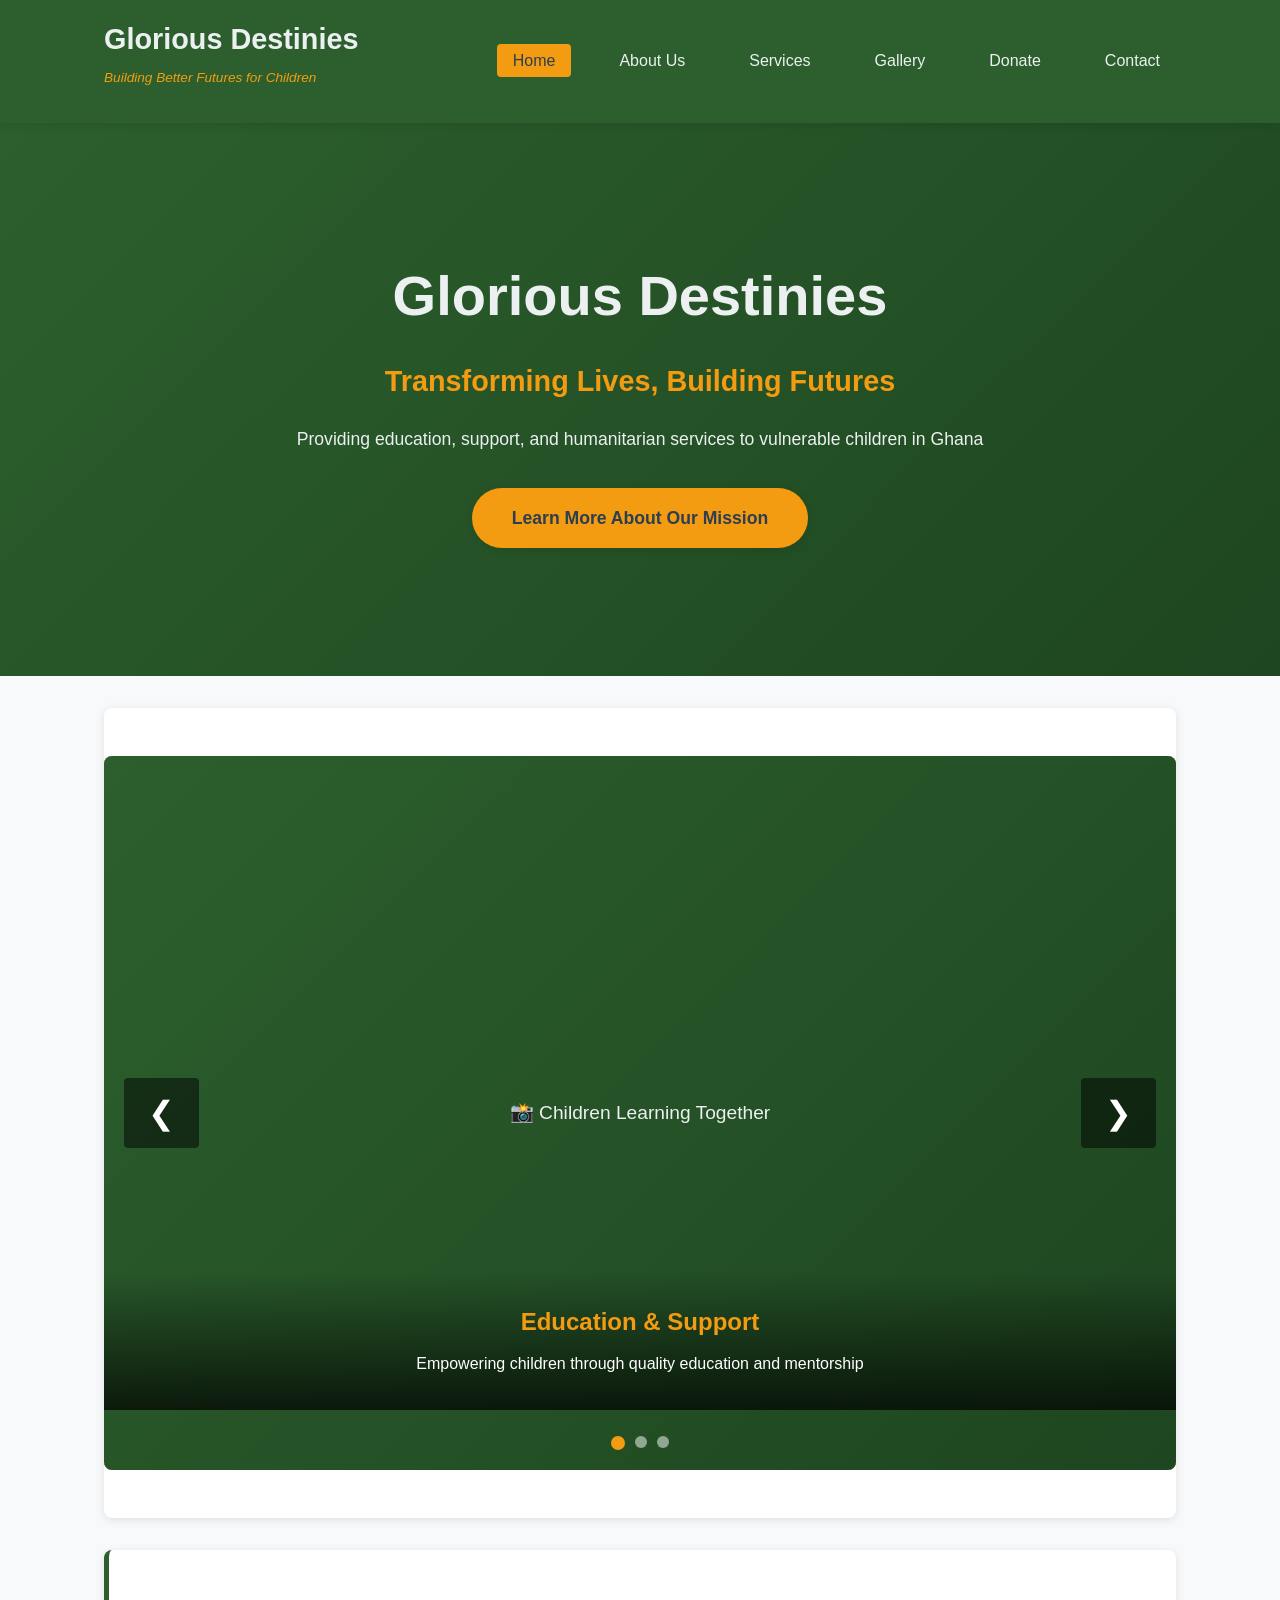
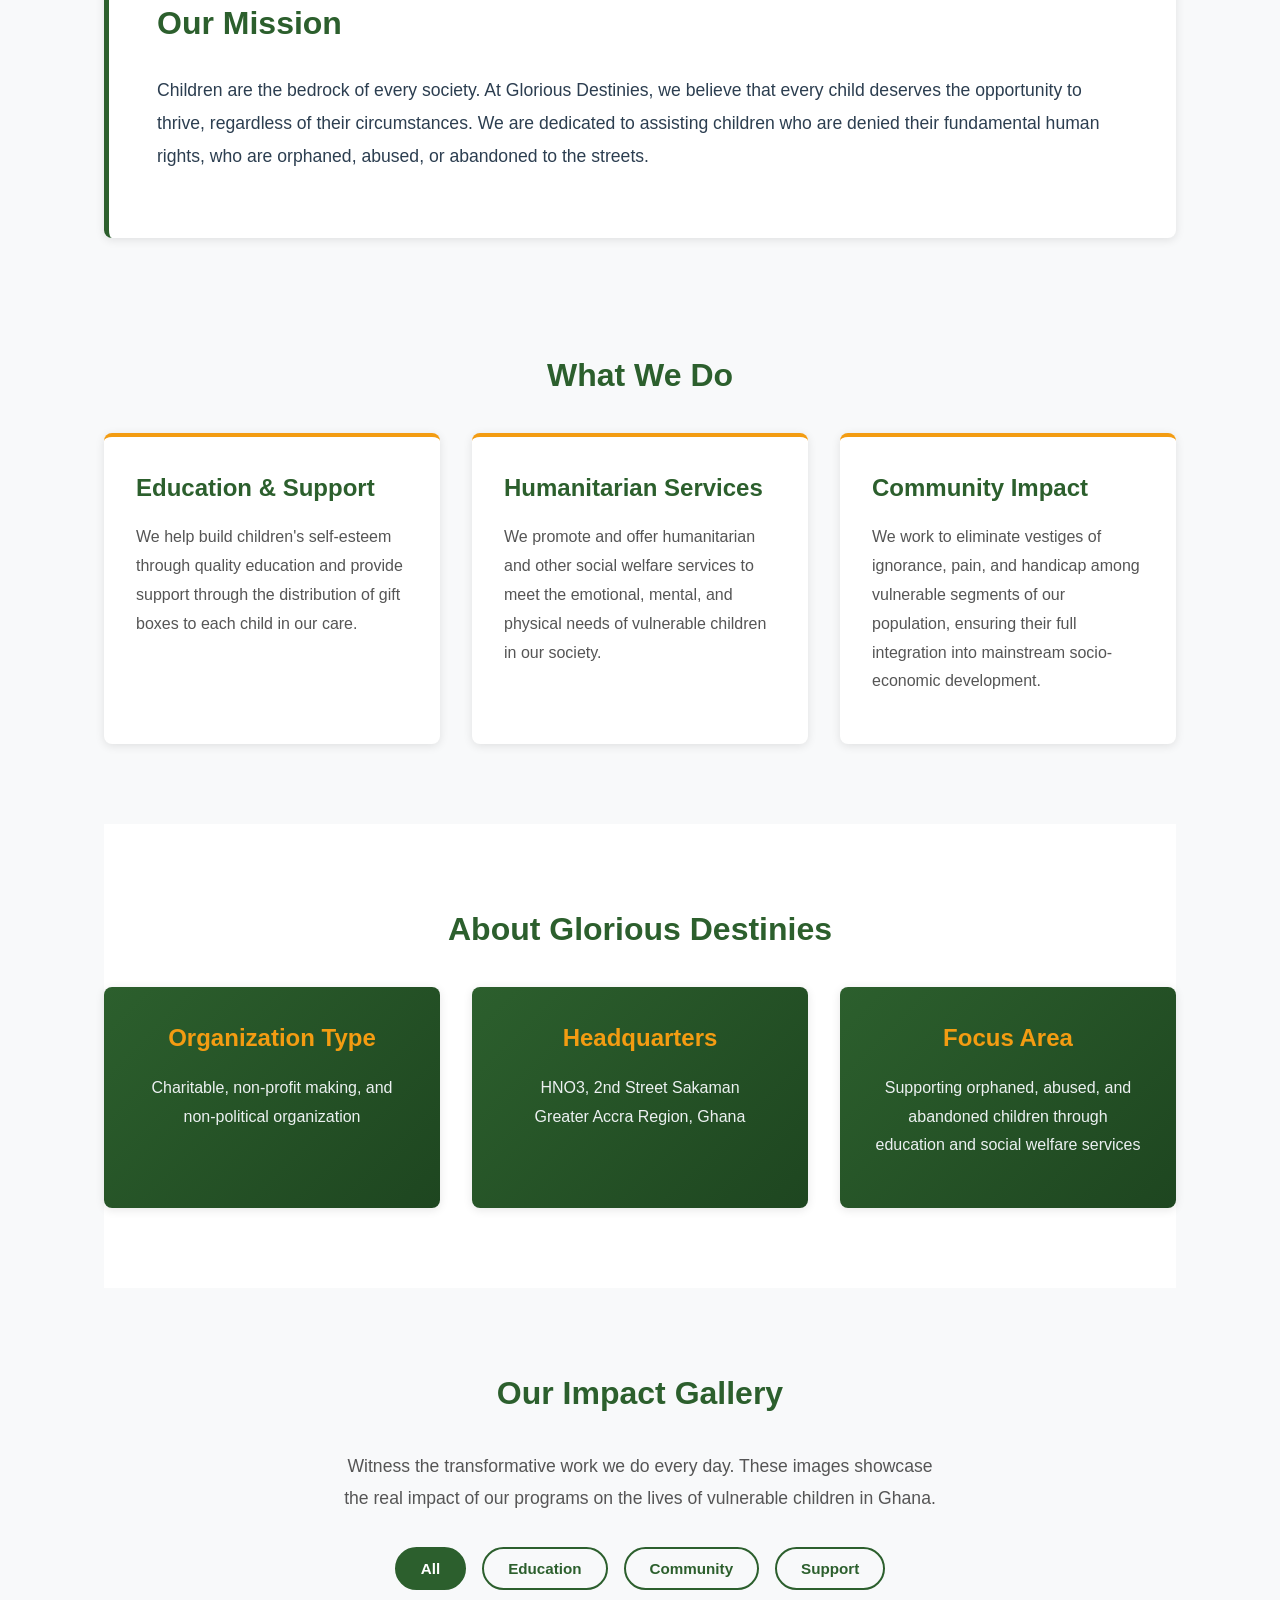
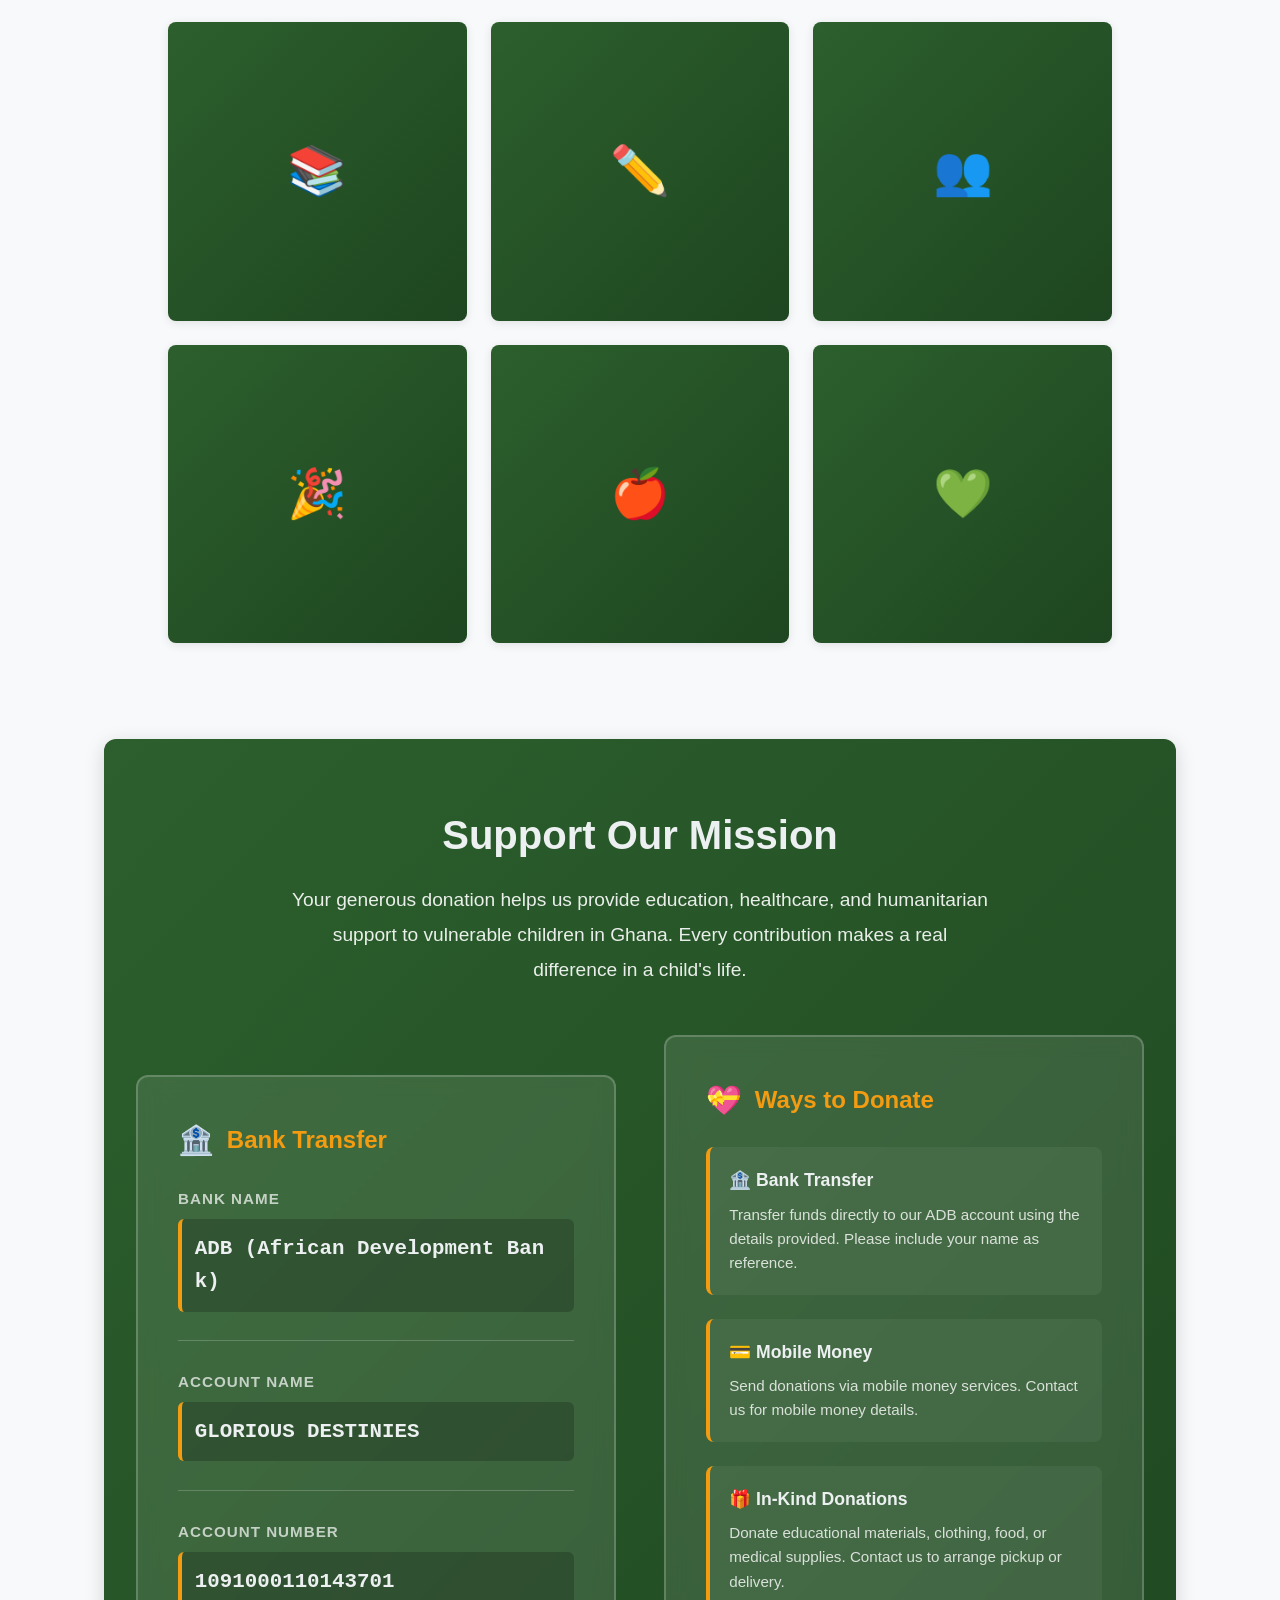
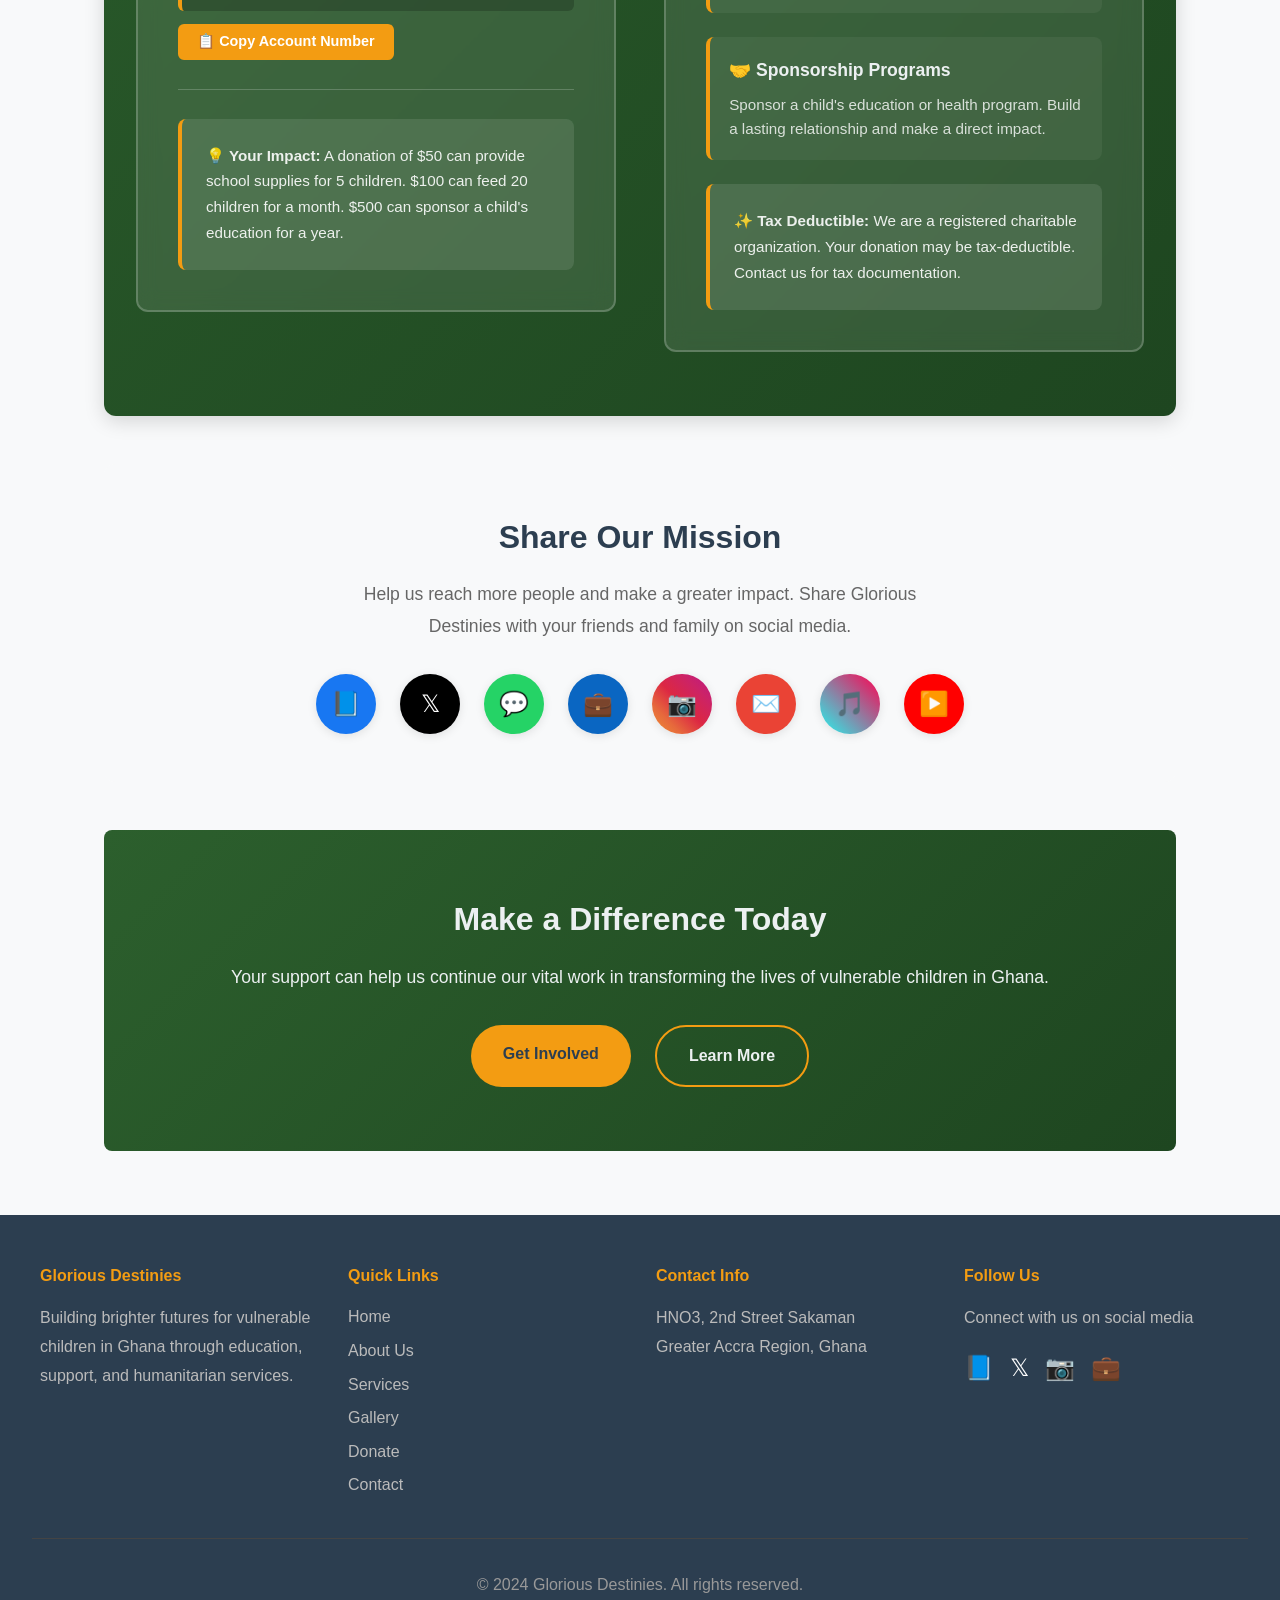
==== commit a949b63a: "Add: Beautiful modern donation page with animations, bank details, and interactive features" ====
--- a/index.html
+++ b/index.html
@@ -22,6 +22,7 @@
                 <li><a href="src/pages/about/index.html" class="nav-link">About Us</a></li>
                 <li><a href="src/pages/services/index.html" class="nav-link">Services</a></li>
                 <li><a href="src/pages/gallery/index.html" class="nav-link">Gallery</a></li>
+                <li><a href="src/pages/donate/index.html" class="nav-link">Donate</a></li>
                 <li><a href="src/pages/contact/index.html" class="nav-link">Contact</a></li>
             </ul>
         </div>
@@ -329,8 +330,8 @@
                     <li><a href="src/pages/about/index.html">About Us</a></li>
                     <li><a href="src/pages/services/index.html">Services</a></li>
                     <li><a href="src/pages/gallery/index.html">Gallery</a></li>
+                    <li><a href="src/pages/donate/index.html">Donate</a></li>
                     <li><a href="src/pages/contact/index.html">Contact</a></li>
-                    <li><a href="#donation-section">Donate</a></li>
                 </ul>
             </div>
             <div class="footer-section">
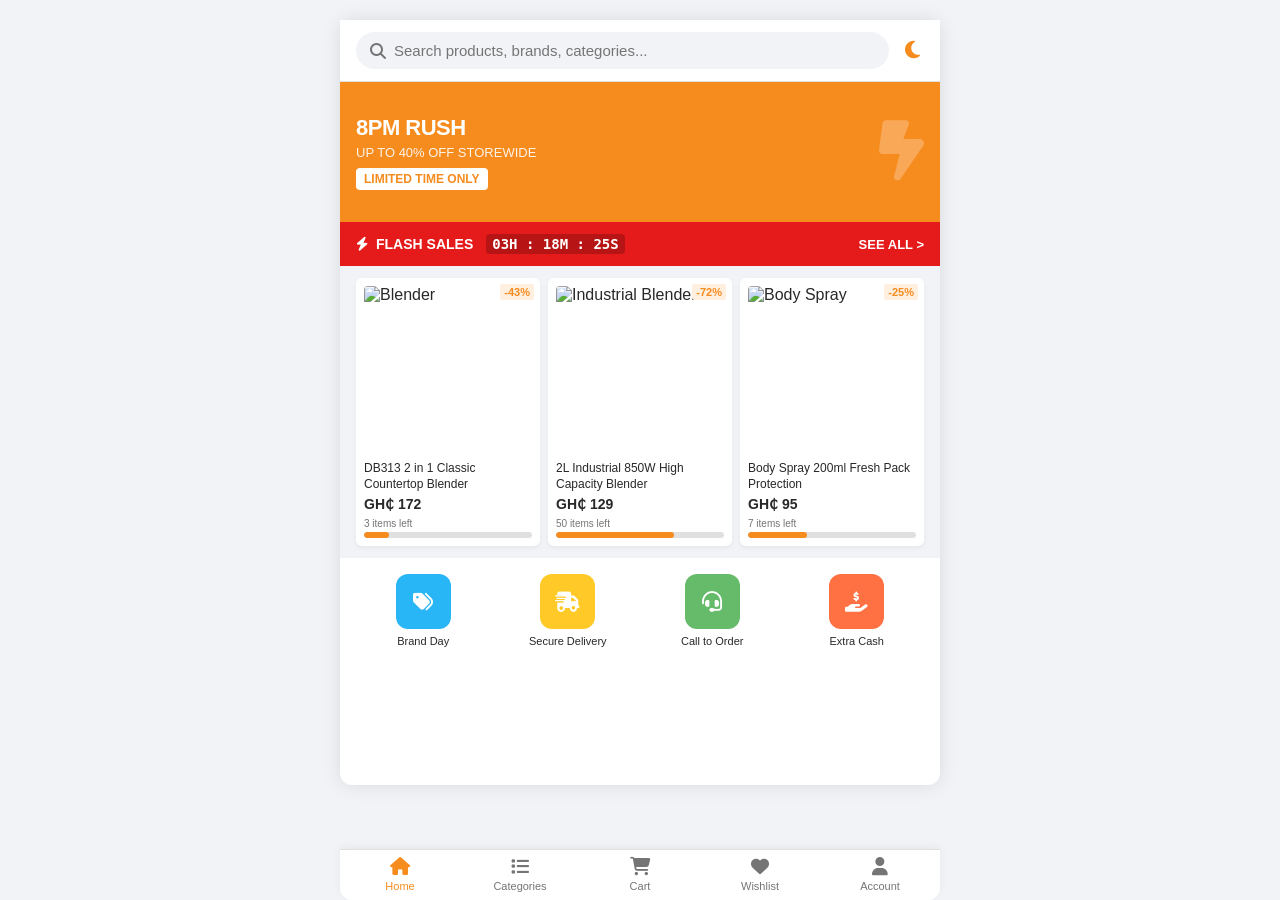
==== commit 6a02fe58: "Update index.html" ====
--- a/index.html
+++ b/index.html
@@ -2,360 +2,518 @@
 <html lang="en">
 <head>
     <meta charset="UTF-8">
-    <meta name="viewport" content="width=device-width, initial-scale=1.0">
-    <title>Glorious Destinies - Supporting Vulnerable Children in Ghana</title>
-    <link rel="stylesheet" href="src/styles/main.css">
-    <link rel="stylesheet" href="src/styles/responsive.css">
-    <link rel="stylesheet" href="src/styles/carousel.css">
-    <link rel="stylesheet" href="src/styles/donation.css">
+    <meta name="viewport" content="width=device-width, initial-scale=1.0, maximum-scale=1.0, user-scalable=no">
+    <title>E-Commerce Interface</title>
+    <link rel="stylesheet" href="https://cdnjs.cloudflare.com/ajax/libs/font-awesome/6.4.0/css/all.min.css">
+    <style>
+        /* ==========================================================================
+           1. DESIGN TOKENS & ANTI-SWING VARIABLES (Rigid structural definitions)
+           ========================================================================== */
+        :root {
+            /* Light Mode Palette */
+            --bg-primary: #f1f3f6;
+            --bg-surface: #ffffff;
+            --bg-accent-orange: #f68b1e;
+            --bg-accent-red: #e51a1a;
+            --text-primary: #282828;
+            --text-secondary: #757575;
+            --text-white: #ffffff;
+            --border-color: #e0e0e0;
+            --shadow-sm: 0 2px 5px rgba(0,0,0,0.05);
+            
+            /* Anti-swing structural guardrails */
+            --max-container-width: 600px; /* Kept compact to mimic mobile app feel, expands nicely on desktop */
+            --safe-padding: 16px;
+            --transition-speed: 0.25s;
+        }
+
+        [data-theme="dark"] {
+            /* Dark Mode High-Contrast Palette */
+            --bg-primary: #121212;
+            --bg-surface: #1e1e1e;
+            --bg-accent-orange: #ff9800;
+            --bg-accent-red: #ff3333;
+            --text-primary: #f5f5f5;
+            --text-secondary: #b0b0b0;
+            --text-white: #ffffff;
+            --border-color: #333333;
+            --shadow-sm: 0 2px 5px rgba(0,0,0,0.5);
+        }
+
+        /* Reset & Global Rigidity Rules (Prevents accidental horizontal scrolling/swinging) */
+        * {
+            box-sizing: border-box;
+            margin: 0;
+            padding: 0;
+            -webkit-tap-highlight-color: transparent;
+        }
+
+        html, body {
+            width: 100%;
+            overflow-x: hidden; /* Hard block on horizontal structural swinging */
+            background-color: var(--bg-primary);
+            font-family: -apple-system, BlinkMacSystemFont, "Segoe UI", Roboto, Helvetica, Arial, sans-serif;
+            color: var(--text-primary);
+            transition: background-color var(--transition-speed), color var(--transition-speed);
+        }
+
+        /* Main Shell Container */
+        .app-container {
+            width: 100%;
+            max-width: var(--max-container-width);
+            margin: 0 auto;
+            background-color: var(--bg-surface);
+            min-height: 100vh;
+            display: flex;
+            flex-direction: column;
+            position: relative;
+            box-shadow: 0 0 20px rgba(0,0,0,0.1);
+            padding-bottom: 70px; /* Prevents navigation overlap */
+        }
+
+        /* ==========================================================================
+           2. COMPONENT STYLES
+           ========================================================================== */
+
+        /* Top Header Bar */
+        .header {
+            background-color: var(--bg-surface);
+            padding: 12px var(--safe-padding);
+            position: sticky;
+            top: 0;
+            z-index: 100;
+            border-bottom: 1px solid var(--border-color);
+        }
+
+        .search-row {
+            display: flex;
+            align-items: center;
+            gap: 12px;
+        }
+
+        .search-bar {
+            flex: 1;
+            display: flex;
+            align-items: center;
+            background-color: var(--bg-primary);
+            padding: 10px 14px;
+            border-radius: 50px;
+        }
+
+        .search-bar i {
+            color: var(--text-secondary);
+            margin-right: 8px;
+        }
+
+        .search-bar input {
+            border: none;
+            background: transparent;
+            width: 100%;
+            outline: none;
+            font-size: 15px;
+            color: var(--text-primary);
+        }
+
+        /* Theme Toggle Switch */
+        .theme-toggle-btn {
+            background: none;
+            border: none;
+            font-size: 20px;
+            color: var(--bg-accent-orange);
+            cursor: pointer;
+            padding: 4px;
+        }
+
+        /* Banner Carousel Section */
+        .promo-banner {
+            background-color: var(--bg-accent-orange);
+            color: var(--text-white);
+            padding: 20px var(--safe-padding);
+            display: flex;
+            justify-content: space-between;
+            align-items: center;
+            position: relative;
+            overflow: hidden;
+            min-height: 140px;
+        }
+
+        .promo-text h2 {
+            font-size: 22px;
+            font-weight: 800;
+            letter-spacing: -0.5px;
+        }
+
+        .promo-text p {
+            font-size: 13px;
+            opacity: 0.9;
+            margin-top: 4px;
+        }
+
+        .promo-badge {
+            background-color: var(--text-white);
+            color: var(--bg-accent-orange);
+            padding: 4px 8px;
+            border-radius: 4px;
+            font-weight: bold;
+            font-size: 12px;
+            display: inline-block;
+            margin-top: 8px;
+        }
+
+        /* Flash Sales Counter Header */
+        .flash-sale-header {
+            background-color: var(--bg-accent-red);
+            color: var(--text-white);
+            padding: 12px var(--safe-padding);
+            display: flex;
+            justify-content: space-between;
+            align-items: center;
+        }
+
+        .flash-title-block {
+            display: flex;
+            align-items: center;
+            gap: 8px;
+            font-weight: bold;
+            text-transform: uppercase;
+            font-size: 14px;
+        }
+
+        .timer {
+            font-family: monospace;
+            background: rgba(0,0,0,0.2);
+            padding: 2px 6px;
+            border-radius: 4px;
+            margin-left: 5px;
+        }
+
+        .see-all {
+            color: var(--text-white);
+            text-decoration: none;
+            font-size: 13px;
+            font-weight: bold;
+        }
+
+        /* Product Grid (Rigid layout sizing to kill swing anomalies) */
+        .product-grid {
+            display: grid;
+            grid-template-columns: repeat(3, 1fr);
+            gap: 8px;
+            padding: 12px var(--safe-padding);
+            background-color: var(--bg-primary);
+        }
+
+        .product-card {
+            background: var(--bg-surface);
+            border-radius: 6px;
+            padding: 8px;
+            display: flex;
+            flex-direction: column;
+            position: relative;
+            box-shadow: var(--shadow-sm);
+        }
+
+        .discount-tag {
+            position: absolute;
+            top: 6px;
+            right: 6px;
+            background-color: #feefdf;
+            color: var(--bg-accent-orange);
+            font-size: 11px;
+            font-weight: bold;
+            padding: 2px 4px;
+            border-radius: 3px;
+            z-index: 1;
+        }
+
+        .product-image {
+            width: 100%;
+            aspect-ratio: 1 / 1;
+            object-fit: contain;
+            background-color: #fff;
+            border-radius: 4px;
+        }
+
+        .product-name {
+            font-size: 12px;
+            margin: 6px 0 4px 0;
+            display: -webkit-box;
+            -webkit-line-clamp: 2;
+            -webkit-box-orient: vertical;
+            overflow: hidden;
+            height: 32px; /* Rigid static sizing to avoid layout bouncing */
+            line-height: 16px;
+        }
+
+        .product-price {
+            font-size: 14px;
+            font-weight: bold;
+            margin-bottom: 6px;
+        }
+
+        /* Stock Progress Bar UI */
+        .stock-container {
+            margin-top: auto;
+        }
+        .stock-text {
+            font-size: 10px;
+            color: var(--text-secondary);
+            margin-bottom: 3px;
+        }
+        .progress-bar-bg {
+            width: 100%;
+            height: 6px;
+            background-color: var(--border-color);
+            border-radius: 3px;
+            overflow: hidden;
+        }
+        .progress-bar-fill {
+            height: 100%;
+            background-color: var(--bg-accent-orange);
+            border-radius: 3px;
+        }
+
+        /* Quick Utilities Grid Link Shortcuts */
+        .utility-grid {
+            display: grid;
+            grid-template-columns: repeat(4, 1fr);
+            gap: 10px;
+            padding: 16px var(--safe-padding);
+            text-align: center;
+        }
+
+        .utility-item {
+            display: flex;
+            flex-direction: column;
+            align-items: center;
+            text-decoration: none;
+            color: var(--text-primary);
+        }
+
+        .utility-icon-box {
+            width: 55px;
+            height: 55px;
+            border-radius: 12px;
+            display: flex;
+            align-items: center;
+            justify-content: center;
+            font-size: 20px;
+            margin-bottom: 6px;
+            color: var(--text-white);
+        }
+
+        .utility-label {
+            font-size: 11px;
+            font-weight: 500;
+            line-height: 13px;
+        }
+
+        /* Bottom Fixed Tab Navigation */
+        .bottom-nav {
+            position: fixed;
+            bottom: 0;
+            left: 50%;
+            transform: translateX(-50%);
+            width: 100%;
+            max-width: var(--max-container-width);
+            background-color: var(--bg-surface);
+            border-top: 1px solid var(--border-color);
+            display: grid;
+            grid-template-columns: repeat(5, 1fr);
+            padding: 8px 0;
+            z-index: 200;
+            box-shadow: 0 -2px 10px rgba(0,0,0,0.05);
+        }
+
+        .nav-item {
+            display: flex;
+            flex-direction: column;
+            align-items: center;
+            justify-content: center;
+            text-decoration: none;
+            color: var(--text-secondary);
+            font-size: 11px;
+            gap: 4px;
+        }
+
+        .nav-item.active {
+            color: var(--bg-accent-orange);
+        }
+
+        .nav-item i {
+            font-size: 18px;
+        }
+
+        /* Desktop Adaptability Engine */
+        @media (min-width: 768px) {
+            body {
+                padding: 20px 0;
+            }
+            .app-container {
+                border-radius: 12px;
+                min-height: 85vh;
+            }
+            .bottom-nav {
+                border-bottom-left-radius: 12px;
+                border-bottom-right-radius: 12px;
+            }
+        }
+    </style>
 </head>
 <body>
-    <!-- Navigation Bar -->
-    <nav class="navbar">
-        <div class="nav-container">
-            <div class="nav-logo">
-                <h1>Glorious Destinies</h1>
-                <p class="tagline">Building Better Futures for Children</p>
+
+<div class="app-container">
+    
+    <header class="header">
+        <div class="search-row">
+            <div class="search-bar">
+                <i class="fa-solid fa-magnifying-glass"></i>
+                <input type="text" placeholder="Search products, brands, categories..." aria-label="Search">
             </div>
-            <ul class="nav-menu">
-                <li><a href="index.html" class="nav-link active">Home</a></li>
-                <li><a href="src/pages/about/index.html" class="nav-link">About Us</a></li>
-                <li><a href="src/pages/services/index.html" class="nav-link">Services</a></li>
-                <li><a href="src/pages/gallery/index.html" class="nav-link">Gallery</a></li>
-                <li><a href="src/pages/donate/index.html" class="nav-link">Donate</a></li>
-                <li><a href="src/pages/contact/index.html" class="nav-link">Contact</a></li>
-            </ul>
+            <button class="theme-toggle-btn" id="themeToggle" title="Toggle Light/Dark Mode">
+                <i class="fa-solid fa-moon"></i>
+            </button>
         </div>
-    </nav>
-
-    <!-- Hero Section -->
-    <section class="hero">
-        <div class="hero-content">
-            <h2>Glorious Destinies</h2>
-            <p class="hero-subtitle">Transforming Lives, Building Futures</p>
-            <p class="hero-description">Providing education, support, and humanitarian services to vulnerable children in Ghana</p>
-            <a href="src/pages/about/index.html" class="cta-button">Learn More About Our Mission</a>
+    </header>
+
+    <section class="promo-banner">
+        <div class="promo-text">
+            <h2>8PM RUSH</h2>
+            <p>UP TO 40% OFF STOREWIDE</p>
+            <span class="promo-badge">LIMITED TIME ONLY</span>
+        </div>
+        <div style="font-size: 60px; opacity: 0.25; font-weight: 900; pointer-events: none;">
+            <i class="fa-solid fa-bolt-lightning"></i>
         </div>
     </section>
 
-    <!-- Main Content -->
-    <main class="container">
-        <!-- Carousel Section -->
-        <section class="carousel-section">
-            <div class="carousel-container">
-                <div class="carousel-wrapper">
-                    <div class="carousel-inner">
-                        <!-- Slide 1 -->
-                        <div class="carousel-slide active">
-                            <div class="carousel-slide-placeholder">
-                                📸 Children Learning Together
-                            </div>
-                            <div class="carousel-caption">
-                                <h3>Education & Support</h3>
-                                <p>Empowering children through quality education and mentorship</p>
-                            </div>
-                        </div>
-
-                        <!-- Slide 2 -->
-                        <div class="carousel-slide">
-                            <div class="carousel-slide-placeholder">
-                                🤝 Community Care
-                            </div>
-                            <div class="carousel-caption">
-                                <h3>Humanitarian Services</h3>
-                                <p>Providing comprehensive support to vulnerable children</p>
-                            </div>
-                        </div>
-
-                        <!-- Slide 3 -->
-                        <div class="carousel-slide">
-                            <div class="carousel-slide-placeholder">
-                                🌟 Bright Futures
-                            </div>
-                            <div class="carousel-caption">
-                                <h3>Building Destinies</h3>
-                                <p>Creating opportunities for sustainable development</p>
-                            </div>
-                        </div>
-                    </div>
-                </div>
-
-                <!-- Carousel Controls -->
-                <button class="carousel-arrow prev">❮</button>
-                <button class="carousel-arrow next">❯</button>
-                <div class="carousel-controls">
-                    <div class="carousel-dot active"></div>
-                    <div class="carousel-dot"></div>
-                    <div class="carousel-dot"></div>
+    <section class="flash-sale-header">
+        <div class="flash-title-block">
+            <i class="fa-solid fa-bolt"></i> Flash Sales
+            <span class="timer" id="countdownTimer">03h : 18m : 26s</span>
+        </div>
+        <a href="#" class="see-all">SEE ALL ></a>
+    </section>
+
+    <main class="product-grid">
+        <article class="product-card">
+            <span class="discount-tag">-43%</span>
+            <img src="https://images.unsplash.com/photo-1578643463396-0997cb5328c1?w=200&auto=format&fit=crop&q=60" alt="Blender" class="product-image">
+            <div class="product-name">DB313 2 in 1 Classic Countertop Blender</div>
+            <div class="product-price">GH₵ 172</div>
+            <div class="stock-container">
+                <div class="stock-text">3 items left</div>
+                <div class="progress-bar-bg">
+                    <div class="progress-bar-fill" style="width: 15%;"></div>
                 </div>
             </div>
-        </section>
-
-        <!-- Mission Section -->
-        <section class="mission-section">
-            <h2>Our Mission</h2>
-            <p>Children are the bedrock of every society. At Glorious Destinies, we believe that every child deserves the opportunity to thrive, regardless of their circumstances. We are dedicated to assisting children who are denied their fundamental human rights, who are orphaned, abused, or abandoned to the streets.</p>
-        </section>
-
-        <!-- Core Values Section -->
-        <section class="values-section">
-            <h2>What We Do</h2>
-            <div class="values-grid">
-                <div class="value-card">
-                    <h3>Education & Support</h3>
-                    <p>We help build children's self-esteem through quality education and provide support through the distribution of gift boxes to each child in our care.</p>
-                </div>
-                <div class="value-card">
-                    <h3>Humanitarian Services</h3>
-                    <p>We promote and offer humanitarian and other social welfare services to meet the emotional, mental, and physical needs of vulnerable children in our society.</p>
-                </div>
-                <div class="value-card">
-                    <h3>Community Impact</h3>
-                    <p>We work to eliminate vestiges of ignorance, pain, and handicap among vulnerable segments of our population, ensuring their full integration into mainstream socio-economic development.</p>
+        </article>
+
+        <article class="product-card">
+            <span class="discount-tag">-72%</span>
+            <img src="https://images.unsplash.com/photo-1588854337236-6889d631faa8?w=200&auto=format&fit=crop&q=60" alt="Industrial Blender" class="product-image">
+            <div class="product-name">2L Industrial 850W High Capacity Blender</div>
+            <div class="product-price">GH₵ 129</div>
+            <div class="stock-container">
+                <div class="stock-text">50 items left</div>
+                <div class="progress-bar-bg">
+                    <div class="progress-bar-fill" style="width: 70%;"></div>
                 </div>
             </div>
-        </section>
-
-        <!-- Organization Info Section -->
-        <section class="org-info-section">
-            <h2>About Glorious Destinies</h2>
-            <div class="org-info-grid">
-                <div class="info-box">
-                    <h3>Organization Type</h3>
-                    <p>Charitable, non-profit making, and non-political organization</p>
-                </div>
-                <div class="info-box">
-                    <h3>Headquarters</h3>
-                    <p>HNO3, 2nd Street Sakaman<br>Greater Accra Region, Ghana</p>
-                </div>
-                <div class="info-box">
-                    <h3>Focus Area</h3>
-                    <p>Supporting orphaned, abused, and abandoned children through education and social welfare services</p>
+        </article>
+
+        <article class="product-card">
+            <span class="discount-tag">-25%</span>
+            <img src="https://images.unsplash.com/photo-1608248597481-496100c8c836?w=200&auto=format&fit=crop&q=60" alt="Body Spray" class="product-image">
+            <div class="product-name">Body Spray 200ml Fresh Pack Protection</div>
+            <div class="product-price">GH₵ 95</div>
+            <div class="stock-container">
+                <div class="stock-text">7 items left</div>
+                <div class="progress-bar-bg">
+                    <div class="progress-bar-fill" style="width: 35%;"></div>
                 </div>
             </div>
-        </section>
-
-        <!-- Photo Gallery Section -->
-        <section class="gallery-section">
-            <div class="container">
-                <h2>Our Impact Gallery</h2>
-                <div class="gallery-intro">
-                    <p>Witness the transformative work we do every day. These images showcase the real impact of our programs on the lives of vulnerable children in Ghana.</p>
-                </div>
-
-                <!-- Gallery Filters -->
-                <div class="gallery-filters">
-                    <button class="filter-btn active" data-filter="all">All</button>
-                    <button class="filter-btn" data-filter="education">Education</button>
-                    <button class="filter-btn" data-filter="community">Community</button>
-                    <button class="filter-btn" data-filter="support">Support</button>
-                </div>
-
-                <!-- Photo Grid -->
-                <div class="photo-grid">
-                    <!-- Gallery Item 1 -->
-                    <div class="gallery-item" data-category="education">
-                        <div class="gallery-item-placeholder">📚</div>
-                        <div class="gallery-item-overlay">
-                            <div class="gallery-item-info">
-                                <h3>Classroom Learning</h3>
-                                <p>Quality education for all children</p>
-                            </div>
-                        </div>
-                    </div>
-
-                    <!-- Gallery Item 2 -->
-                    <div class="gallery-item" data-category="education">
-                        <div class="gallery-item-placeholder">✏️</div>
-                        <div class="gallery-item-overlay">
-                            <div class="gallery-item-info">
-                                <h3>Study Support</h3>
-                                <p>Tutoring and academic assistance</p>
-                            </div>
-                        </div>
-                    </div>
-
-                    <!-- Gallery Item 3 -->
-                    <div class="gallery-item" data-category="community">
-                        <div class="gallery-item-placeholder">👥</div>
-                        <div class="gallery-item-overlay">
-                            <div class="gallery-item-info">
-                                <h3>Community Engagement</h3>
-                                <p>Building stronger communities together</p>
-                            </div>
-                        </div>
-                    </div>
-
-                    <!-- Gallery Item 4 -->
-                    <div class="gallery-item" data-category="community">
-                        <div class="gallery-item-placeholder">🎉</div>
-                        <div class="gallery-item-overlay">
-                            <div class="gallery-item-info">
-                                <h3>Cultural Events</h3>
-                                <p>Celebrating together as one family</p>
-                            </div>
-                        </div>
-                    </div>
-
-                    <!-- Gallery Item 5 -->
-                    <div class="gallery-item" data-category="support">
-                        <div class="gallery-item-placeholder">🍎</div>
-                        <div class="gallery-item-overlay">
-                            <div class="gallery-item-info">
-                                <h3>Health & Nutrition</h3>
-                                <p>Ensuring healthy development</p>
-                            </div>
-                        </div>
-                    </div>
-
-                    <!-- Gallery Item 6 -->
-                    <div class="gallery-item" data-category="support">
-                        <div class="gallery-item-placeholder">💚</div>
-                        <div class="gallery-item-overlay">
-                            <div class="gallery-item-info">
-                                <h3>Emotional Care</h3>
-                                <p>Providing compassionate support</p>
-                            </div>
-                        </div>
-                    </div>
-                </div>
-            </div>
-        </section>
-
-        <!-- Donation Section -->
-        <section class="donation-section">
-            <div class="donation-container">
-                <div class="donation-header">
-                    <h2>Support Our Mission</h2>
-                    <p>Your generous donation helps us provide education, healthcare, and humanitarian support to vulnerable children in Ghana. Every contribution makes a real difference in a child's life.</p>
-                </div>
-
-                <div class="donation-content">
-                    <!-- Bank Account Details -->
-                    <div class="bank-details">
-                        <h3>Bank Transfer</h3>
-                        
-                        <div class="bank-info-item">
-                            <div class="bank-info-label">Bank Name</div>
-                            <div class="bank-info-value" data-bank-name>ADB (African Development Bank)</div>
-                        </div>
-
-                        <div class="bank-info-item">
-                            <div class="bank-info-label">Account Name</div>
-                            <div class="bank-info-value" data-account-name>GLORIOUS DESTINIES</div>
-                        </div>
-
-                        <div class="bank-info-item">
-                            <div class="bank-info-label">Account Number</div>
-                            <div class="bank-info-value" data-account-number>1091000110143701</div>
-                            <button class="copy-btn" data-copy="1091000110143701">📋 Copy Account Number</button>
-                        </div>
-
-                        <div class="donation-impact">
-                            <p><strong>💡 Your Impact:</strong> A donation of $50 can provide school supplies for 5 children. $100 can feed 20 children for a month. $500 can sponsor a child's education for a year.</p>
-                        </div>
-                    </div>
-
-                    <!-- Donation Methods -->
-                    <div class="donation-methods">
-                        <h3>Ways to Donate</h3>
-                        
-                        <div class="donation-method">
-                            <div class="donation-method-title">🏦 Bank Transfer</div>
-                            <div class="donation-method-desc">Transfer funds directly to our ADB account using the details provided. Please include your name as reference.</div>
-                        </div>
-
-                        <div class="donation-method">
-                            <div class="donation-method-title">💳 Mobile Money</div>
-                            <div class="donation-method-desc">Send donations via mobile money services. Contact us for mobile money details.</div>
-                        </div>
-
-                        <div class="donation-method">
-                            <div class="donation-method-title">🎁 In-Kind Donations</div>
-                            <div class="donation-method-desc">Donate educational materials, clothing, food, or medical supplies. Contact us to arrange pickup or delivery.</div>
-                        </div>
-
-                        <div class="donation-method">
-                            <div class="donation-method-title">🤝 Sponsorship Programs</div>
-                            <div class="donation-method-desc">Sponsor a child's education or health program. Build a lasting relationship and make a direct impact.</div>
-                        </div>
-
-                        <div class="donation-impact">
-                            <p><strong>✨ Tax Deductible:</strong> We are a registered charitable organization. Your donation may be tax-deductible. Contact us for tax documentation.</p>
-                        </div>
-                    </div>
-                </div>
-            </div>
-        </section>
-
-        <!-- Social Media Share Section -->
-        <section class="social-share-section">
-            <h2>Share Our Mission</h2>
-            <p>Help us reach more people and make a greater impact. Share Glorious Destinies with your friends and family on social media.</p>
-            
-            <div class="social-buttons">
-                <a href="#" class="social-btn facebook" data-platform="facebook" title="Share on Facebook">📘</a>
-                <a href="#" class="social-btn twitter" data-platform="twitter" title="Share on Twitter">𝕏</a>
-                <a href="#" class="social-btn whatsapp" data-platform="whatsapp" title="Share on WhatsApp">💬</a>
-                <a href="#" class="social-btn linkedin" data-platform="linkedin" title="Share on LinkedIn">💼</a>
-                <a href="#" class="social-btn instagram" data-platform="instagram" title="Share on Instagram">📷</a>
-                <a href="#" class="social-btn email" data-platform="email" title="Share via Email">✉️</a>
-                <a href="#" class="social-btn tiktok" data-platform="tiktok" title="Share on TikTok">🎵</a>
-                <a href="#" class="social-btn youtube" data-platform="youtube" title="Share on YouTube">▶️</a>
-            </div>
-        </section>
-
-        <!-- Call to Action Section -->
-        <section class="cta-section">
-            <h2>Make a Difference Today</h2>
-            <p>Your support can help us continue our vital work in transforming the lives of vulnerable children in Ghana.</p>
-            <div class="cta-buttons">
-                <a href="src/pages/contact/index.html" class="btn btn-primary">Get Involved</a>
-                <a href="src/pages/about/index.html" class="btn btn-secondary">Learn More</a>
-            </div>
-        </section>
+        </article>
     </main>
 
-    <!-- Footer -->
-    <footer class="footer">
-        <div class="footer-content">
-            <div class="footer-section">
-                <h4>Glorious Destinies</h4>
-                <p>Building brighter futures for vulnerable children in Ghana through education, support, and humanitarian services.</p>
-            </div>
-            <div class="footer-section">
-                <h4>Quick Links</h4>
-                <ul>
-                    <li><a href="index.html">Home</a></li>
-                    <li><a href="src/pages/about/index.html">About Us</a></li>
-                    <li><a href="src/pages/services/index.html">Services</a></li>
-                    <li><a href="src/pages/gallery/index.html">Gallery</a></li>
-                    <li><a href="src/pages/donate/index.html">Donate</a></li>
-                    <li><a href="src/pages/contact/index.html">Contact</a></li>
-                </ul>
-            </div>
-            <div class="footer-section">
-                <h4>Contact Info</h4>
-                <p>HNO3, 2nd Street Sakaman<br>Greater Accra Region, Ghana</p>
-            </div>
-            <div class="footer-section">
-                <h4>Follow Us</h4>
-                <p>Connect with us on social media</p>
-                <div style="display: flex; gap: 1rem; margin-top: 1rem;">
-                    <a href="https://facebook.com" target="_blank" style="color: white; font-size: 1.5rem;">📘</a>
-                    <a href="https://twitter.com" target="_blank" style="color: white; font-size: 1.5rem;">𝕏</a>
-                    <a href="https://instagram.com" target="_blank" style="color: white; font-size: 1.5rem;">📷</a>
-                    <a href="https://linkedin.com" target="_blank" style="color: white; font-size: 1.5rem;">💼</a>
-                </div>
-            </div>
-        </div>
-        <div class="footer-bottom">
-            <p>&copy; 2024 Glorious Destinies. All rights reserved.</p>
-        </div>
-    </footer>
-
-    <script src="src/components/navigation.js"></script>
-    <script src="src/components/carousel.js"></script>
-    <script src="src/components/donation.js"></script>
+    <nav class="utility-grid">
+        <a href="#" class="utility-item">
+            <div class="utility-icon-box" style="background-color: #29b6f6;"><i class="fa-solid fa-tags"></i></div>
+            <div class="utility-label">Brand Day</div>
+        </a>
+        <a href="#" class="utility-item">
+            <div class="utility-icon-box" style="background-color: #ffca28;"><i class="fa-solid fa-truck-fast"></i></div>
+            <div class="utility-label">Secure Delivery</div>
+        </a>
+        <a href="#" class="utility-item">
+            <div class="utility-icon-box" style="background-color: #66bb6a;"><i class="fa-solid fa-headset"></i></div>
+            <div class="utility-label">Call to Order</div>
+        </a>
+        <a href="#" class="utility-item">
+            <div class="utility-icon-box" style="background-color: #ff7043;"><i class="fa-solid fa-hand-holding-dollar"></i></div>
+            <div class="utility-label">Extra Cash</div>
+        </a>
+    </nav>
+
+    <nav class="bottom-nav">
+        <a href="#" class="nav-item active">
+            <i class="fa-solid fa-house"></i>
+            <span>Home</span>
+        </a>
+        <a href="#" class="nav-item">
+            <i class="fa-solid fa-list"></i>
+            <span>Categories</span>
+        </a>
+        <a href="#" class="nav-item">
+            <i class="fa-solid fa-cart-shopping"></i>
+            <span>Cart</span>
+        </a>
+        <a href="#" class="nav-item">
+            <i class="fa-solid fa-heart"></i>
+            <span>Wishlist</span>
+        </a>
+        <a href="#" class="nav-item">
+            <i class="fa-solid fa-user"></i>
+            <span>Account</span>
+        </a>
+    </nav>
+
+</div>
+
+<script>
+    // Theme Toggle Functionality
+    const themeToggleBtn = document.getElementById('themeToggle');
+    const icon = themeToggleBtn.querySelector('i');
+    
+    themeToggleBtn.addEventListener('click', () => {
+        const currentTheme = document.documentElement.getAttribute('data-theme');
+        if (currentTheme === 'dark') {
+            document.documentElement.removeAttribute('data-theme');
+            icon.className = 'fa-solid fa-moon';
+        } else {
+            document.documentElement.setAttribute('data-theme', 'dark');
+            icon.className = 'fa-solid fa-sun';
+        }
+    });
+
+    // Simple Downward Countdown Engine (Dynamic rendering)
+    let totalSeconds = (3 * 3600) + (18 * 60) + 26;
+    const timerDisplay = document.getElementById('countdownTimer');
+
+    const interval = setInterval(() => {
+        if(totalSeconds <= 0){
+            clearInterval(interval);
+            timerDisplay.textContent = "EXPIRED";
+            return;
+        }
+        totalSeconds--;
+        let hrs = Math.floor(totalSeconds / 3600);
+        let mins = Math.floor((totalSeconds % 3600) / 60);
+        let secs = totalSeconds % 60;
+
+        timerDisplay.textContent = 
+            `${String(hrs).padStart(2, '0')}h : ${String(mins).padStart(2, '0')}m : ${String(secs).padStart(2, '0')}s`;
+    }, 1000);
+</script>
 </body>
-</html>
+</html>
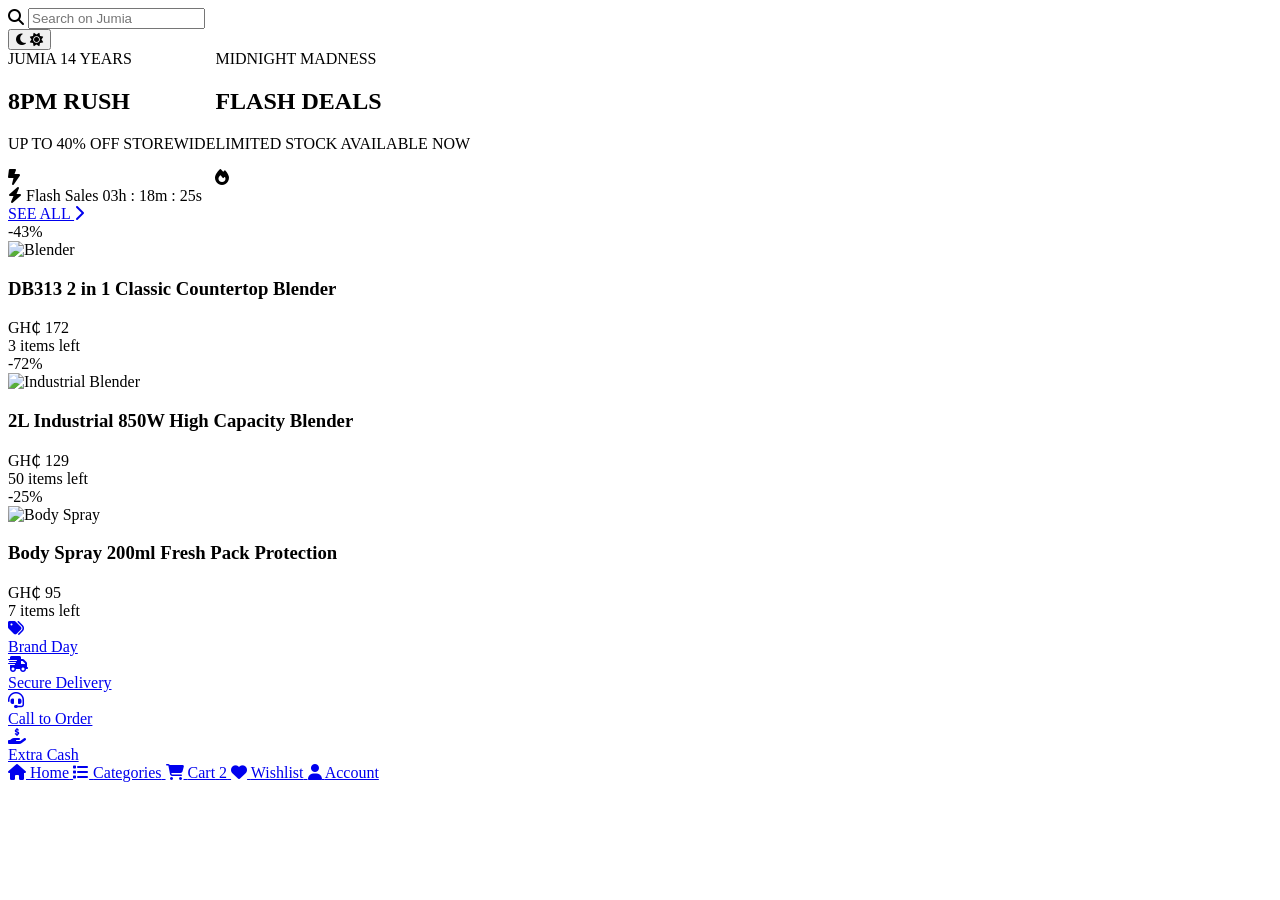
==== commit ca3d570e: "Update index.html" ====
--- a/index.html
+++ b/index.html
@@ -1,519 +1,231 @@
 <!DOCTYPE html>
-<html lang="en">
+<html lang="en" class="">
 <head>
     <meta charset="UTF-8">
     <meta name="viewport" content="width=device-width, initial-scale=1.0, maximum-scale=1.0, user-scalable=no">
-    <title>E-Commerce Interface</title>
+    <title>Rigid E-Commerce Interface</title>
+    <script src="https://cdn.tailwindcss.com"></script>
+    <script>
+        // Configure Tailwind custom colors and options for dark mode compatibility
+        tailwind.config = {
+            darkMode: 'class',
+            theme: {
+                extend: {
+                    colors: {
+                        jumiaOrange: '#f68b1e',
+                        jumiaRed: '#e51a1a',
+                        darkSurface: '#1e1e1e',
+                        darkBg: '#121212'
+                    }
+                }
+            }
+        }
+    </script>
     <link rel="stylesheet" href="https://cdnjs.cloudflare.com/ajax/libs/font-awesome/6.4.0/css/all.min.css">
+    
     <style>
-        /* ==========================================================================
-           1. DESIGN TOKENS & ANTI-SWING VARIABLES (Rigid structural definitions)
-           ========================================================================== */
-        :root {
-            /* Light Mode Palette */
-            --bg-primary: #f1f3f6;
-            --bg-surface: #ffffff;
-            --bg-accent-orange: #f68b1e;
-            --bg-accent-red: #e51a1a;
-            --text-primary: #282828;
-            --text-secondary: #757575;
-            --text-white: #ffffff;
-            --border-color: #e0e0e0;
-            --shadow-sm: 0 2px 5px rgba(0,0,0,0.05);
-            
-            /* Anti-swing structural guardrails */
-            --max-container-width: 600px; /* Kept compact to mimic mobile app feel, expands nicely on desktop */
-            --safe-padding: 16px;
-            --transition-speed: 0.25s;
-        }
-
-        [data-theme="dark"] {
-            /* Dark Mode High-Contrast Palette */
-            --bg-primary: #121212;
-            --bg-surface: #1e1e1e;
-            --bg-accent-orange: #ff9800;
-            --bg-accent-red: #ff3333;
-            --text-primary: #f5f5f5;
-            --text-secondary: #b0b0b0;
-            --text-white: #ffffff;
-            --border-color: #333333;
-            --shadow-sm: 0 2px 5px rgba(0,0,0,0.5);
-        }
-
-        /* Reset & Global Rigidity Rules (Prevents accidental horizontal scrolling/swinging) */
-        * {
-            box-sizing: border-box;
-            margin: 0;
-            padding: 0;
-            -webkit-tap-highlight-color: transparent;
-        }
-
+        /* Precision Anti-Swing Overrides to lock structural layout dimensions */
         html, body {
             width: 100%;
-            overflow-x: hidden; /* Hard block on horizontal structural swinging */
-            background-color: var(--bg-primary);
-            font-family: -apple-system, BlinkMacSystemFont, "Segoe UI", Roboto, Helvetica, Arial, sans-serif;
-            color: var(--text-primary);
-            transition: background-color var(--transition-speed), color var(--transition-speed);
-        }
-
-        /* Main Shell Container */
-        .app-container {
-            width: 100%;
-            max-width: var(--max-container-width);
-            margin: 0 auto;
-            background-color: var(--bg-surface);
-            min-height: 100vh;
+            overflow-x: hidden !important;
+            -webkit-tap-highlight-color: transparent;
+        }
+        
+        /* Smooth Custom Ticker Animation */
+        @keyframes marquee {
+            0% { transform: translateX(0%); }
+            100% { transform: translateX(-50%); }
+        }
+        .animate-marquee {
             display: flex;
-            flex-direction: column;
-            position: relative;
-            box-shadow: 0 0 20px rgba(0,0,0,0.1);
-            padding-bottom: 70px; /* Prevents navigation overlap */
-        }
-
-        /* ==========================================================================
-           2. COMPONENT STYLES
-           ========================================================================== */
-
-        /* Top Header Bar */
-        .header {
-            background-color: var(--bg-surface);
-            padding: 12px var(--safe-padding);
-            position: sticky;
-            top: 0;
-            z-index: 100;
-            border-bottom: 1px solid var(--border-color);
-        }
-
-        .search-row {
-            display: flex;
-            align-items: center;
-            gap: 12px;
-        }
-
-        .search-bar {
-            flex: 1;
-            display: flex;
-            align-items: center;
-            background-color: var(--bg-primary);
-            padding: 10px 14px;
-            border-radius: 50px;
-        }
-
-        .search-bar i {
-            color: var(--text-secondary);
-            margin-right: 8px;
-        }
-
-        .search-bar input {
-            border: none;
-            background: transparent;
-            width: 100%;
-            outline: none;
-            font-size: 15px;
-            color: var(--text-primary);
-        }
-
-        /* Theme Toggle Switch */
-        .theme-toggle-btn {
-            background: none;
-            border: none;
-            font-size: 20px;
-            color: var(--bg-accent-orange);
-            cursor: pointer;
-            padding: 4px;
-        }
-
-        /* Banner Carousel Section */
-        .promo-banner {
-            background-color: var(--bg-accent-orange);
-            color: var(--text-white);
-            padding: 20px var(--safe-padding);
-            display: flex;
-            justify-content: space-between;
-            align-items: center;
-            position: relative;
-            overflow: hidden;
-            min-height: 140px;
-        }
-
-        .promo-text h2 {
-            font-size: 22px;
-            font-weight: 800;
-            letter-spacing: -0.5px;
-        }
-
-        .promo-text p {
-            font-size: 13px;
-            opacity: 0.9;
-            margin-top: 4px;
-        }
-
-        .promo-badge {
-            background-color: var(--text-white);
-            color: var(--bg-accent-orange);
-            padding: 4px 8px;
-            border-radius: 4px;
-            font-weight: bold;
-            font-size: 12px;
-            display: inline-block;
-            margin-top: 8px;
-        }
-
-        /* Flash Sales Counter Header */
-        .flash-sale-header {
-            background-color: var(--bg-accent-red);
-            color: var(--text-white);
-            padding: 12px var(--safe-padding);
-            display: flex;
-            justify-content: space-between;
-            align-items: center;
-        }
-
-        .flash-title-block {
-            display: flex;
-            align-items: center;
-            gap: 8px;
-            font-weight: bold;
-            text-transform: uppercase;
-            font-size: 14px;
-        }
-
-        .timer {
-            font-family: monospace;
-            background: rgba(0,0,0,0.2);
-            padding: 2px 6px;
-            border-radius: 4px;
-            margin-left: 5px;
-        }
-
-        .see-all {
-            color: var(--text-white);
-            text-decoration: none;
-            font-size: 13px;
-            font-weight: bold;
-        }
-
-        /* Product Grid (Rigid layout sizing to kill swing anomalies) */
-        .product-grid {
-            display: grid;
-            grid-template-columns: repeat(3, 1fr);
-            gap: 8px;
-            padding: 12px var(--safe-padding);
-            background-color: var(--bg-primary);
-        }
-
-        .product-card {
-            background: var(--bg-surface);
-            border-radius: 6px;
-            padding: 8px;
-            display: flex;
-            flex-direction: column;
-            position: relative;
-            box-shadow: var(--shadow-sm);
-        }
-
-        .discount-tag {
-            position: absolute;
-            top: 6px;
-            right: 6px;
-            background-color: #feefdf;
-            color: var(--bg-accent-orange);
-            font-size: 11px;
-            font-weight: bold;
-            padding: 2px 4px;
-            border-radius: 3px;
-            z-index: 1;
-        }
-
-        .product-image {
-            width: 100%;
-            aspect-ratio: 1 / 1;
-            object-fit: contain;
-            background-color: #fff;
-            border-radius: 4px;
-        }
-
-        .product-name {
-            font-size: 12px;
-            margin: 6px 0 4px 0;
-            display: -webkit-box;
-            -webkit-line-clamp: 2;
-            -webkit-box-orient: vertical;
-            overflow: hidden;
-            height: 32px; /* Rigid static sizing to avoid layout bouncing */
-            line-height: 16px;
-        }
-
-        .product-price {
-            font-size: 14px;
-            font-weight: bold;
-            margin-bottom: 6px;
-        }
-
-        /* Stock Progress Bar UI */
-        .stock-container {
-            margin-top: auto;
-        }
-        .stock-text {
-            font-size: 10px;
-            color: var(--text-secondary);
-            margin-bottom: 3px;
-        }
-        .progress-bar-bg {
-            width: 100%;
-            height: 6px;
-            background-color: var(--border-color);
-            border-radius: 3px;
-            overflow: hidden;
-        }
-        .progress-bar-fill {
-            height: 100%;
-            background-color: var(--bg-accent-orange);
-            border-radius: 3px;
-        }
-
-        /* Quick Utilities Grid Link Shortcuts */
-        .utility-grid {
-            display: grid;
-            grid-template-columns: repeat(4, 1fr);
-            gap: 10px;
-            padding: 16px var(--safe-padding);
-            text-align: center;
-        }
-
-        .utility-item {
-            display: flex;
-            flex-direction: column;
-            align-items: center;
-            text-decoration: none;
-            color: var(--text-primary);
-        }
-
-        .utility-icon-box {
-            width: 55px;
-            height: 55px;
-            border-radius: 12px;
-            display: flex;
-            align-items: center;
-            justify-content: center;
-            font-size: 20px;
-            margin-bottom: 6px;
-            color: var(--text-white);
-        }
-
-        .utility-label {
-            font-size: 11px;
-            font-weight: 500;
-            line-height: 13px;
-        }
-
-        /* Bottom Fixed Tab Navigation */
-        .bottom-nav {
-            position: fixed;
-            bottom: 0;
-            left: 50%;
-            transform: translateX(-50%);
-            width: 100%;
-            max-width: var(--max-container-width);
-            background-color: var(--bg-surface);
-            border-top: 1px solid var(--border-color);
-            display: grid;
-            grid-template-columns: repeat(5, 1fr);
-            padding: 8px 0;
-            z-index: 200;
-            box-shadow: 0 -2px 10px rgba(0,0,0,0.05);
-        }
-
-        .nav-item {
-            display: flex;
-            flex-direction: column;
-            align-items: center;
-            justify-content: center;
-            text-decoration: none;
-            color: var(--text-secondary);
-            font-size: 11px;
-            gap: 4px;
-        }
-
-        .nav-item.active {
-            color: var(--bg-accent-orange);
-        }
-
-        .nav-item i {
-            font-size: 18px;
-        }
-
-        /* Desktop Adaptability Engine */
-        @media (min-width: 768px) {
-            body {
-                padding: 20px 0;
-            }
-            .app-container {
-                border-radius: 12px;
-                min-height: 85vh;
-            }
-            .bottom-nav {
-                border-bottom-left-radius: 12px;
-                border-bottom-right-radius: 12px;
-            }
+            width: 200%;
+            animation: marquee 25s linear infinite;
+        }
+        .animate-marquee:hover {
+            animation-play-state: paused;
         }
     </style>
 </head>
-<body>
-
-<div class="app-container">
-    
-    <header class="header">
-        <div class="search-row">
-            <div class="search-bar">
-                <i class="fa-solid fa-magnifying-glass"></i>
-                <input type="text" placeholder="Search products, brands, categories..." aria-label="Search">
+<body class="bg-gray-100 dark:bg-darkBg text-gray-800 dark:text-gray-100 min-h-screen transition-colors duration-300 md:py-6">
+
+    <div class="w-full max-w-md mx-auto bg-white dark:bg-darkSurface min-h-screen md:min-h-[85vh] relative shadow-2xl flex flex-col overflow-x-hidden pb-20 md:rounded-2xl transition-all duration-300">
+        
+        <header class="sticky top-0 bg-white dark:bg-darkSurface z-50 px-4 py-3 border-b border-gray-200 dark:border-gray-800 transition-colors duration-300">
+            <div class="flex items-center gap-3">
+                <div class="flex-1 flex items-center bg-gray-100 dark:bg-gray-800 px-4 py-2.5 rounded-full transition-all duration-300 focus-within:ring-2 focus-within:ring-jumiaOrange">
+                    <i class="fa-solid fa-magnifying-glass text-gray-400 mr-2 transition-transform duration-300 group-focus-within:scale-110"></i>
+                    <input type="text" placeholder="Search on Jumia" class="bg-transparent w-full outline-none text-sm font-medium text-gray-700 dark:text-gray-200 placeholder-gray-400">
+                </div>
+                <button id="themeToggle" class="w-10 h-10 flex items-center justify-center rounded-full bg-gray-100 dark:bg-gray-800 text-jumiaOrange text-lg hover:scale-110 active:scale-95 transition-all duration-200" title="Toggle Light/Dark Theme">
+                    <i class="fa-solid fa-moon dark:hidden"></i>
+                    <i class="fa-solid fa-sun hidden dark:block text-yellow-400"></i>
+                </button>
             </div>
-            <button class="theme-toggle-btn" id="themeToggle" title="Toggle Light/Dark Mode">
-                <i class="fa-solid fa-moon"></i>
-            </button>
-        </div>
-    </header>
-
-    <section class="promo-banner">
-        <div class="promo-text">
-            <h2>8PM RUSH</h2>
-            <p>UP TO 40% OFF STOREWIDE</p>
-            <span class="promo-badge">LIMITED TIME ONLY</span>
-        </div>
-        <div style="font-size: 60px; opacity: 0.25; font-weight: 900; pointer-events: none;">
-            <i class="fa-solid fa-bolt-lightning"></i>
-        </div>
-    </section>
-
-    <section class="flash-sale-header">
-        <div class="flash-title-block">
-            <i class="fa-solid fa-bolt"></i> Flash Sales
-            <span class="timer" id="countdownTimer">03h : 18m : 26s</span>
-        </div>
-        <a href="#" class="see-all">SEE ALL ></a>
-    </section>
-
-    <main class="product-grid">
-        <article class="product-card">
-            <span class="discount-tag">-43%</span>
-            <img src="https://images.unsplash.com/photo-1578643463396-0997cb5328c1?w=200&auto=format&fit=crop&q=60" alt="Blender" class="product-image">
-            <div class="product-name">DB313 2 in 1 Classic Countertop Blender</div>
-            <div class="product-price">GH₵ 172</div>
-            <div class="stock-container">
-                <div class="stock-text">3 items left</div>
-                <div class="progress-bar-bg">
-                    <div class="progress-bar-fill" style="width: 15%;"></div>
+        </header>
+
+        <section class="bg-jumiaOrange text-white overflow-hidden relative h-36 flex items-center">
+            <div class="animate-marquee">
+                <div class="w-full flex-shrink-0 flex items-center justify-between px-6 select-none">
+                    <div class="space-y-1">
+                        <span class="text-xs font-bold tracking-widest bg-black bg-opacity-20 px-2 py-0.5 rounded">JUMIA 14 YEARS</span>
+                        <h2 class="text-2xl font-black tracking-tight">8PM RUSH</h2>
+                        <p class="text-xs font-medium text-orange-100">UP TO 40% OFF STOREWIDE</p>
+                    </div>
+                    <i class="fa-solid fa-bolt-lightning text-5xl opacity-30 animate-pulse text-yellow-300"></i>
+                </div>
+                <div class="w-full flex-shrink-0 flex items-center justify-between px-6 select-none">
+                    <div class="space-y-1">
+                        <span class="text-xs font-bold tracking-widest bg-black bg-opacity-20 px-2 py-0.5 rounded">MIDNIGHT MADNESS</span>
+                        <h2 class="text-2xl font-black tracking-tight">FLASH DEALS</h2>
+                        <p class="text-xs font-medium text-orange-100">LIMITED STOCK AVAILABLE NOW</p>
+                    </div>
+                    <i class="fa-solid fa-fire text-5xl opacity-30 animate-bounce"></i>
                 </div>
             </div>
-        </article>
-
-        <article class="product-card">
-            <span class="discount-tag">-72%</span>
-            <img src="https://images.unsplash.com/photo-1588854337236-6889d631faa8?w=200&auto=format&fit=crop&q=60" alt="Industrial Blender" class="product-image">
-            <div class="product-name">2L Industrial 850W High Capacity Blender</div>
-            <div class="product-price">GH₵ 129</div>
-            <div class="stock-container">
-                <div class="stock-text">50 items left</div>
-                <div class="progress-bar-bg">
-                    <div class="progress-bar-fill" style="width: 70%;"></div>
-                </div>
+        </section>
+
+        <section class="bg-jumiaRed text-white px-4 py-3 flex items-center justify-between shadow-sm select-none">
+            <div class="flex items-center gap-2 font-bold uppercase text-xs sm:text-sm tracking-wider">
+                <i class="fa-solid fa-bolt text-yellow-300 animate-pulse text-base"></i>
+                <span>Flash Sales</span>
+                <span id="countdown" class="bg-black bg-opacity-30 px-2 py-1 rounded font-mono text-xs tracking-normal normal-case ml-1 transition-all">03h : 18m : 26s</span>
             </div>
-        </article>
-
-        <article class="product-card">
-            <span class="discount-tag">-25%</span>
-            <img src="https://images.unsplash.com/photo-1608248597481-496100c8c836?w=200&auto=format&fit=crop&q=60" alt="Body Spray" class="product-image">
-            <div class="product-name">Body Spray 200ml Fresh Pack Protection</div>
-            <div class="product-price">GH₵ 95</div>
-            <div class="stock-container">
-                <div class="stock-text">7 items left</div>
-                <div class="progress-bar-bg">
-                    <div class="progress-bar-fill" style="width: 35%;"></div>
-                </div>
-            </div>
-        </article>
-    </main>
-
-    <nav class="utility-grid">
-        <a href="#" class="utility-item">
-            <div class="utility-icon-box" style="background-color: #29b6f6;"><i class="fa-solid fa-tags"></i></div>
-            <div class="utility-label">Brand Day</div>
-        </a>
-        <a href="#" class="utility-item">
-            <div class="utility-icon-box" style="background-color: #ffca28;"><i class="fa-solid fa-truck-fast"></i></div>
-            <div class="utility-label">Secure Delivery</div>
-        </a>
-        <a href="#" class="utility-item">
-            <div class="utility-icon-box" style="background-color: #66bb6a;"><i class="fa-solid fa-headset"></i></div>
-            <div class="utility-label">Call to Order</div>
-        </a>
-        <a href="#" class="utility-item">
-            <div class="utility-icon-box" style="background-color: #ff7043;"><i class="fa-solid fa-hand-holding-dollar"></i></div>
-            <div class="utility-label">Extra Cash</div>
-        </a>
-    </nav>
-
-    <nav class="bottom-nav">
-        <a href="#" class="nav-item active">
-            <i class="fa-solid fa-house"></i>
-            <span>Home</span>
-        </a>
-        <a href="#" class="nav-item">
-            <i class="fa-solid fa-list"></i>
-            <span>Categories</span>
-        </a>
-        <a href="#" class="nav-item">
-            <i class="fa-solid fa-cart-shopping"></i>
-            <span>Cart</span>
-        </a>
-        <a href="#" class="nav-item">
-            <i class="fa-solid fa-heart"></i>
-            <span>Wishlist</span>
-        </a>
-        <a href="#" class="nav-item">
-            <i class="fa-solid fa-user"></i>
-            <span>Account</span>
-        </a>
-    </nav>
-
-</div>
-
-<script>
-    // Theme Toggle Functionality
-    const themeToggleBtn = document.getElementById('themeToggle');
-    const icon = themeToggleBtn.querySelector('i');
-    
-    themeToggleBtn.addEventListener('click', () => {
-        const currentTheme = document.documentElement.getAttribute('data-theme');
-        if (currentTheme === 'dark') {
-            document.documentElement.removeAttribute('data-theme');
-            icon.className = 'fa-solid fa-moon';
-        } else {
-            document.documentElement.setAttribute('data-theme', 'dark');
-            icon.className = 'fa-solid fa-sun';
-        }
-    });
-
-    // Simple Downward Countdown Engine (Dynamic rendering)
-    let totalSeconds = (3 * 3600) + (18 * 60) + 26;
-    const timerDisplay = document.getElementById('countdownTimer');
-
-    const interval = setInterval(() => {
-        if(totalSeconds <= 0){
-            clearInterval(interval);
-            timerDisplay.textContent = "EXPIRED";
-            return;
-        }
-        totalSeconds--;
-        let hrs = Math.floor(totalSeconds / 3600);
-        let mins = Math.floor((totalSeconds % 3600) / 60);
-        let secs = totalSeconds % 60;
-
-        timerDisplay.textContent = 
-            `${String(hrs).padStart(2, '0')}h : ${String(mins).padStart(2, '0')}m : ${String(secs).padStart(2, '0')}s`;
-    }, 1000);
-</script>
+            <a href="#" class="text-xs font-bold hover:underline transition-all flex items-center gap-1 group">
+                SEE ALL 
+                <i class="fa-solid fa-chevron-right text-[10px] transform group-hover:translate-x-1 transition-transform"></i>
+            </a>
+        </section>
+
+        <main class="grid grid-cols-3 gap-2 p-3 bg-gray-100 dark:bg-gray-900 transition-colors duration-300">
+            
+            <article class="bg-white dark:bg-darkSurface p-2 rounded-xl flex flex-col relative shadow-sm hover:shadow-md hover:-translate-y-1 transition-all duration-300 group cursor-pointer">
+                <span class="absolute top-2 right-2 bg-orange-100 dark:bg-orange-900/40 text-jumiaOrange text-[10px] font-black px-1.5 py-0.5 rounded z-10">-43%</span>
+                <div class="w-full aspect-square bg-white rounded-lg overflow-hidden flex items-center justify-center p-1">
+                    <img src="https://images.unsplash.com/photo-1578643463396-0997cb5328c1?w=200&auto=format&fit=crop&q=60" alt="Blender" class="object-contain w-full h-full mix-blend-multiply group-hover:scale-105 transition-transform duration-300">
+                </div>
+                <h3 class="text-[11px] font-medium mt-2 leading-tight text-gray-700 dark:text-gray-300 h-8 line-clamp-2">DB313 2 in 1 Classic Countertop Blender</h3>
+                <div class="text-xs font-black mt-1 text-gray-900 dark:text-white">GH₵ 172</div>
+                
+                <div class="mt-auto pt-2">
+                    <div class="text-[9px] text-gray-400 dark:text-gray-500 mb-1 font-semibold">3 items left</div>
+                    <div class="w-full h-1.5 bg-gray-200 dark:bg-gray-800 rounded-full overflow-hidden">
+                        <div class="h-full bg-jumiaOrange rounded-full w-[15%]"></div>
+                    </div>
+                </div>
+            </article>
+
+            <article class="bg-white dark:bg-darkSurface p-2 rounded-xl flex flex-col relative shadow-sm hover:shadow-md hover:-translate-y-1 transition-all duration-300 group cursor-pointer">
+                <span class="absolute top-2 right-2 bg-orange-100 dark:bg-orange-900/40 text-jumiaOrange text-[10px] font-black px-1.5 py-0.5 rounded z-10">-72%</span>
+                <div class="w-full aspect-square bg-white rounded-lg overflow-hidden flex items-center justify-center p-1">
+                    <img src="https://images.unsplash.com/photo-1588854337236-6889d631faa8?w=200&auto=format&fit=crop&q=60" alt="Industrial Blender" class="object-contain w-full h-full mix-blend-multiply group-hover:scale-105 transition-transform duration-300">
+                </div>
+                <h3 class="text-[11px] font-medium mt-2 leading-tight text-gray-700 dark:text-gray-300 h-8 line-clamp-2">2L Industrial 850W High Capacity Blender</h3>
+                <div class="text-xs font-black mt-1 text-gray-900 dark:text-white">GH₵ 129</div>
+                
+                <div class="mt-auto pt-2">
+                    <div class="text-[9px] text-gray-400 dark:text-gray-500 mb-1 font-semibold">50 items left</div>
+                    <div class="w-full h-1.5 bg-gray-200 dark:bg-gray-800 rounded-full overflow-hidden">
+                        <div class="h-full bg-jumiaOrange rounded-full w-[70%]"></div>
+                    </div>
+                </div>
+            </article>
+
+            <article class="bg-white dark:bg-darkSurface p-2 rounded-xl flex flex-col relative shadow-sm hover:shadow-md hover:-translate-y-1 transition-all duration-300 group cursor-pointer">
+                <span class="absolute top-2 right-2 bg-orange-100 dark:bg-orange-900/40 text-jumiaOrange text-[10px] font-black px-1.5 py-0.5 rounded z-10">-25%</span>
+                <div class="w-full aspect-square bg-white rounded-lg overflow-hidden flex items-center justify-center p-1">
+                    <img src="https://images.unsplash.com/photo-1608248597481-496100c8c836?w=200&auto=format&fit=crop&q=60" alt="Body Spray" class="object-contain w-full h-full mix-blend-multiply group-hover:scale-105 transition-transform duration-300">
+                </div>
+                <h3 class="text-[11px] font-medium mt-2 leading-tight text-gray-700 dark:text-gray-300 h-8 line-clamp-2">Body Spray 200ml Fresh Pack Protection</h3>
+                <div class="text-xs font-black mt-1 text-gray-900 dark:text-white">GH₵ 95</div>
+                
+                <div class="mt-auto pt-2">
+                    <div class="text-[9px] text-gray-400 dark:text-gray-500 mb-1 font-semibold">7 items left</div>
+                    <div class="w-full h-1.5 bg-gray-200 dark:bg-gray-800 rounded-full overflow-hidden">
+                        <div class="h-full bg-jumiaOrange rounded-full w-[35%]"></div>
+                    </div>
+                </div>
+            </article>
+
+        </main>
+
+        <nav class="grid grid-cols-4 gap-2 px-4 py-5 bg-white dark:bg-darkSurface transition-colors duration-300 select-none">
+            <a href="#" class="flex flex-col items-center group text-center">
+                <div class="w-12 h-12 rounded-2xl bg-blue-400 text-white flex items-center justify-center text-lg shadow-sm group-hover:scale-110 active:scale-95 transition-all duration-200">
+                    <i class="fa-solid fa-tags"></i>
+                </div>
+                <span class="text-[11px] font-bold mt-2 text-gray-600 dark:text-gray-300 group-hover:text-jumiaOrange transition-colors">Brand Day</span>
+            </a>
+            <a href="#" class="flex flex-col items-center group text-center">
+                <div class="w-12 h-12 rounded-2xl bg-amber-400 text-white flex items-center justify-center text-lg shadow-sm group-hover:scale-110 active:scale-95 transition-all duration-200">
+                    <i class="fa-solid fa-truck-fast"></i>
+                </div>
+                <span class="text-[11px] font-bold mt-2 text-gray-600 dark:text-gray-300 group-hover:text-jumiaOrange transition-colors">Secure Delivery</span>
+            </a>
+            <a href="#" class="flex flex-col items-center group text-center">
+                <div class="w-12 h-12 rounded-2xl bg-green-500 text-white flex items-center justify-center text-lg shadow-sm group-hover:scale-110 active:scale-95 transition-all duration-200">
+                    <i class="fa-solid fa-headset"></i>
+                </div>
+                <span class="text-[11px] font-bold mt-2 text-gray-600 dark:text-gray-300 group-hover:text-jumiaOrange transition-colors">Call to Order</span>
+            </a>
+            <a href="#" class="flex flex-col items-center group text-center">
+                <div class="w-12 h-12 rounded-2xl bg-orange-400 text-white flex items-center justify-center text-lg shadow-sm group-hover:scale-110 active:scale-95 transition-all duration-200">
+                    <i class="fa-solid fa-hand-holding-dollar"></i>
+                </div>
+                <span class="text-[11px] font-bold mt-2 text-gray-600 dark:text-gray-300 group-hover:text-jumiaOrange transition-colors">Extra Cash</span>
+            </a>
+        </nav>
+
+        <nav class="absolute md:fixed bottom-0 left-0 right-0 bg-white dark:bg-darkSurface border-t border-gray-200 dark:border-gray-800 grid grid-cols-5 py-2 z-50 transition-colors duration-300 select-none">
+            <a href="#" class="flex flex-col items-center justify-center text-jumiaOrange">
+                <i class="fa-solid fa-house text-base"></i>
+                <span class="text-[10px] font-bold mt-1">Home</span>
+            </a>
+            <a href="#" class="flex flex-col items-center justify-center text-gray-400 dark:text-gray-500 hover:text-jumiaOrange transition-colors">
+                <i class="fa-solid fa-list text-base"></i>
+                <span class="text-[10px] font-bold mt-1">Categories</span>
+            </a>
+            <a href="#" class="flex flex-col items-center justify-center text-gray-400 dark:text-gray-500 hover:text-jumiaOrange transition-colors relative">
+                <i class="fa-solid fa-cart-shopping text-base"></i>
+                <span class="text-[10px] font-bold mt-1">Cart</span>
+                <span class="absolute top-1 right-4 bg-jumiaOrange text-white text-[9px] font-bold rounded-full w-4 h-4 flex items-center justify-center scale-90 animate-bounce">2</span>
+            </a>
+            <a href="#" class="flex flex-col items-center justify-center text-gray-400 dark:text-gray-500 hover:text-jumiaOrange transition-colors">
+                <i class="fa-solid fa-heart text-base"></i>
+                <span class="text-[10px] font-bold mt-1">Wishlist</span>
+            </a>
+            <a href="#" class="flex flex-col items-center justify-center text-gray-400 dark:text-gray-500 hover:text-jumiaOrange transition-colors">
+                <i class="fa-solid fa-user text-base"></i>
+                <span class="text-[10px] font-bold mt-1">Account</span>
+            </a>
+        </nav>
+
+    </div>
+
+    <script>
+        // Theme Alternator Toggler
+        const themeBtn = document.getElementById('themeToggle');
+        themeBtn.addEventListener('click', () => {
+            document.documentElement.classList.toggle('dark');
+        });
+
+        // Precision Continuous Realtime Countdown Timer System
+        let countdownSecs = (3 * 3600) + (18 * 60) + 26;
+        const clockDisplay = document.getElementById('countdown');
+
+        const countdownEngine = setInterval(() => {
+            if(countdownSecs <= 0) {
+                clearInterval(countdownEngine);
+                clockDisplay.textContent = "ENDED";
+                return;
+            }
+            countdownSecs--;
+            const hours = Math.floor(countdownSecs / 3600);
+            const minutes = Math.floor((countdownSecs % 3600) / 60);
+            const seconds = countdownSecs % 60;
+
+            clockDisplay.textContent = 
+                `${String(hours).padStart(2, '0')}h : ${String(minutes).padStart(2, '0')}m : ${String(seconds).padStart(2, '0')}s`;
+        }, 1000);
+    </script>
 </body>
 </html>
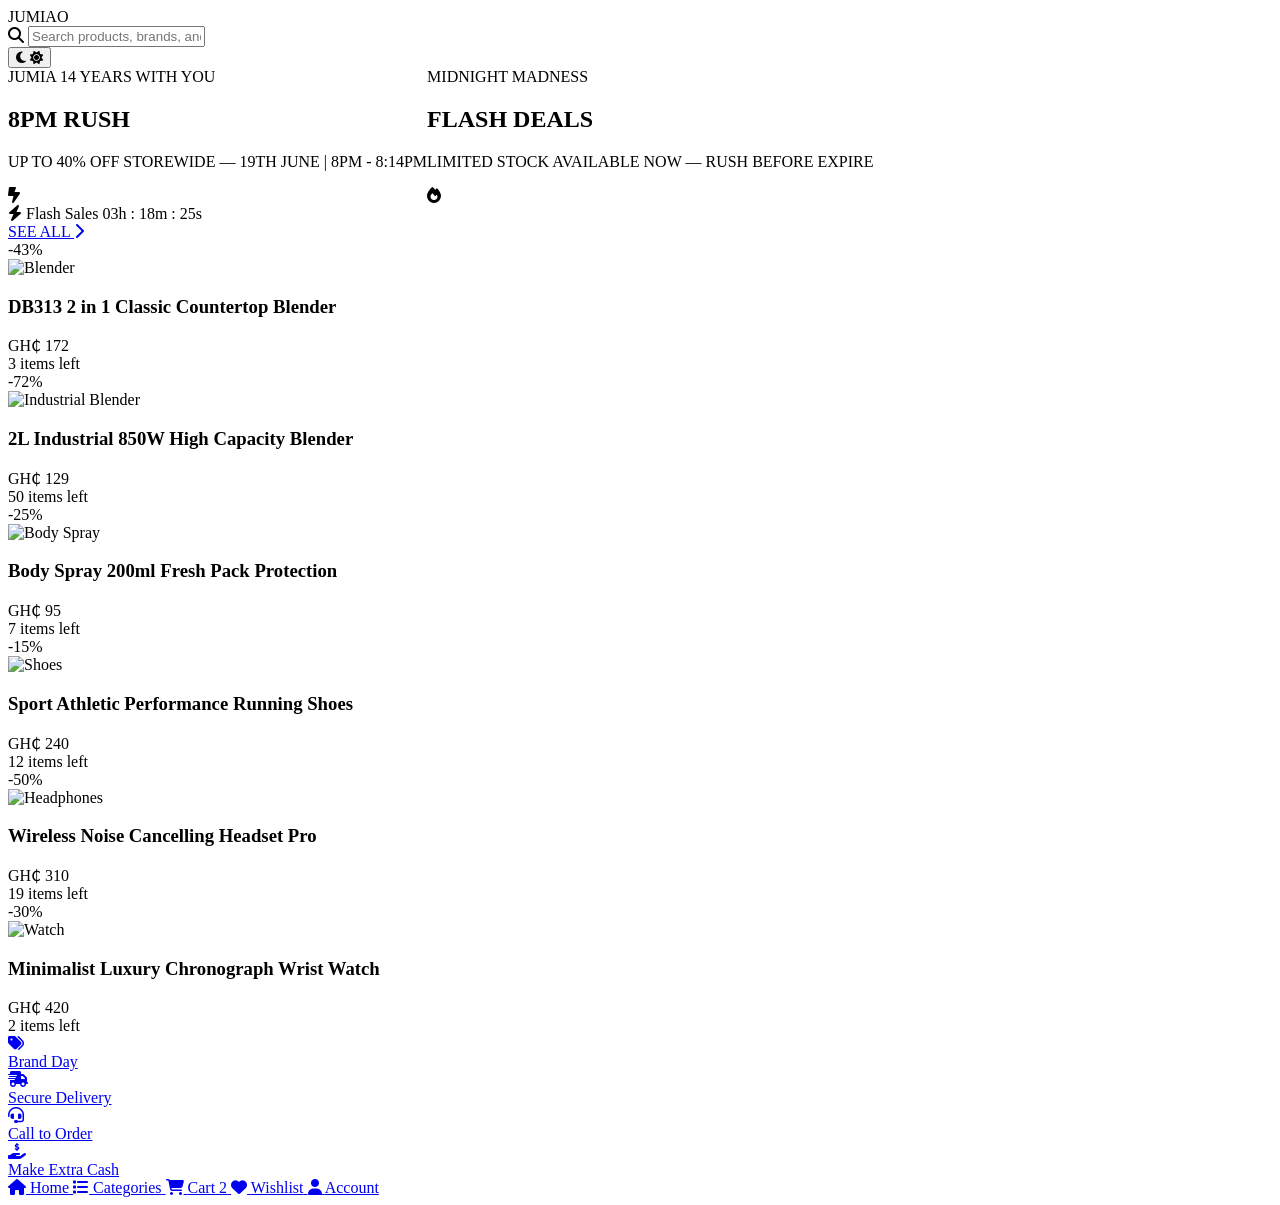
==== commit 0bc2db20: "Update index.html" ====
--- a/index.html
+++ b/index.html
@@ -3,10 +3,9 @@
 <head>
     <meta charset="UTF-8">
     <meta name="viewport" content="width=device-width, initial-scale=1.0, maximum-scale=1.0, user-scalable=no">
-    <title>Rigid E-Commerce Interface</title>
+    <title>Full Screen Rigid E-Commerce Interface</title>
     <script src="https://cdn.tailwindcss.com"></script>
     <script>
-        // Configure Tailwind custom colors and options for dark mode compatibility
         tailwind.config = {
             darkMode: 'class',
             theme: {
@@ -46,15 +45,17 @@
         }
     </style>
 </head>
-<body class="bg-gray-100 dark:bg-darkBg text-gray-800 dark:text-gray-100 min-h-screen transition-colors duration-300 md:py-6">
-
-    <div class="w-full max-w-md mx-auto bg-white dark:bg-darkSurface min-h-screen md:min-h-[85vh] relative shadow-2xl flex flex-col overflow-x-hidden pb-20 md:rounded-2xl transition-all duration-300">
+<body class="bg-gray-100 dark:bg-darkBg text-gray-800 dark:text-gray-100 min-h-screen transition-colors duration-300">
+
+    <div class="w-full min-h-screen relative bg-white dark:bg-darkSurface flex flex-col overflow-x-hidden pb-24 transition-all duration-300">
         
-        <header class="sticky top-0 bg-white dark:bg-darkSurface z-50 px-4 py-3 border-b border-gray-200 dark:border-gray-800 transition-colors duration-300">
-            <div class="flex items-center gap-3">
+        <header class="sticky top-0 bg-white dark:bg-darkSurface z-50 px-4 md:px-8 py-4 border-b border-gray-200 dark:border-gray-800 transition-colors duration-300">
+            <div class="max-w-7xl mx-auto flex items-center gap-4">
+                <div class="text-xl font-black text-jumiaOrange hidden sm:block tracking-tighter">JUMIAO</div>
+                
                 <div class="flex-1 flex items-center bg-gray-100 dark:bg-gray-800 px-4 py-2.5 rounded-full transition-all duration-300 focus-within:ring-2 focus-within:ring-jumiaOrange">
-                    <i class="fa-solid fa-magnifying-glass text-gray-400 mr-2 transition-transform duration-300 group-focus-within:scale-110"></i>
-                    <input type="text" placeholder="Search on Jumia" class="bg-transparent w-full outline-none text-sm font-medium text-gray-700 dark:text-gray-200 placeholder-gray-400">
+                    <i class="fa-solid fa-magnifying-glass text-gray-400 mr-2"></i>
+                    <input type="text" placeholder="Search products, brands, and categories..." class="bg-transparent w-full outline-none text-sm font-medium text-gray-700 dark:text-gray-200 placeholder-gray-400">
                 </div>
                 <button id="themeToggle" class="w-10 h-10 flex items-center justify-center rounded-full bg-gray-100 dark:bg-gray-800 text-jumiaOrange text-lg hover:scale-110 active:scale-95 transition-all duration-200" title="Toggle Light/Dark Theme">
                     <i class="fa-solid fa-moon dark:hidden"></i>
@@ -63,152 +64,190 @@
             </div>
         </header>
 
-        <section class="bg-jumiaOrange text-white overflow-hidden relative h-36 flex items-center">
+        <section class="bg-jumiaOrange text-white overflow-hidden relative h-40 flex items-center">
             <div class="animate-marquee">
-                <div class="w-full flex-shrink-0 flex items-center justify-between px-6 select-none">
+                <div class="w-full flex-shrink-0 flex items-center justify-between px-6 md:px-20 select-none">
                     <div class="space-y-1">
-                        <span class="text-xs font-bold tracking-widest bg-black bg-opacity-20 px-2 py-0.5 rounded">JUMIA 14 YEARS</span>
-                        <h2 class="text-2xl font-black tracking-tight">8PM RUSH</h2>
-                        <p class="text-xs font-medium text-orange-100">UP TO 40% OFF STOREWIDE</p>
-                    </div>
-                    <i class="fa-solid fa-bolt-lightning text-5xl opacity-30 animate-pulse text-yellow-300"></i>
-                </div>
-                <div class="w-full flex-shrink-0 flex items-center justify-between px-6 select-none">
+                        <span class="text-xs font-bold tracking-widest bg-black bg-opacity-20 px-2 py-0.5 rounded">JUMIA 14 YEARS WITH YOU</span>
+                        <h2 class="text-3xl font-black tracking-tight md:text-4xl">8PM RUSH</h2>
+                        <p class="text-xs md:text-sm font-medium text-orange-100">UP TO 40% OFF STOREWIDE — 19TH JUNE | 8PM - 8:14PM</p>
+                    </div>
+                    <i class="fa-solid fa-bolt-lightning text-6xl opacity-30 animate-pulse text-yellow-300 hidden sm:block"></i>
+                </div>
+                <div class="w-full flex-shrink-0 flex items-center justify-between px-6 md:px-20 select-none">
                     <div class="space-y-1">
                         <span class="text-xs font-bold tracking-widest bg-black bg-opacity-20 px-2 py-0.5 rounded">MIDNIGHT MADNESS</span>
-                        <h2 class="text-2xl font-black tracking-tight">FLASH DEALS</h2>
-                        <p class="text-xs font-medium text-orange-100">LIMITED STOCK AVAILABLE NOW</p>
-                    </div>
-                    <i class="fa-solid fa-fire text-5xl opacity-30 animate-bounce"></i>
+                        <h2 class="text-3xl font-black tracking-tight md:text-4xl">FLASH DEALS</h2>
+                        <p class="text-xs md:text-sm font-medium text-orange-100">LIMITED STOCK AVAILABLE NOW — RUSH BEFORE EXPIRE</p>
+                    </div>
+                    <i class="fa-solid fa-fire text-6xl opacity-30 animate-bounce hidden sm:block"></i>
                 </div>
             </div>
         </section>
 
-        <section class="bg-jumiaRed text-white px-4 py-3 flex items-center justify-between shadow-sm select-none">
-            <div class="flex items-center gap-2 font-bold uppercase text-xs sm:text-sm tracking-wider">
-                <i class="fa-solid fa-bolt text-yellow-300 animate-pulse text-base"></i>
-                <span>Flash Sales</span>
-                <span id="countdown" class="bg-black bg-opacity-30 px-2 py-1 rounded font-mono text-xs tracking-normal normal-case ml-1 transition-all">03h : 18m : 26s</span>
-            </div>
-            <a href="#" class="text-xs font-bold hover:underline transition-all flex items-center gap-1 group">
-                SEE ALL 
-                <i class="fa-solid fa-chevron-right text-[10px] transform group-hover:translate-x-1 transition-transform"></i>
-            </a>
+        <section class="bg-jumiaRed text-white px-4 md:px-8 py-3 shadow-sm select-none">
+            <div class="max-w-7xl mx-auto flex items-center justify-between">
+                <div class="flex items-center gap-2 font-bold uppercase text-xs sm:text-sm tracking-wider">
+                    <i class="fa-solid fa-bolt text-yellow-300 animate-pulse text-base"></i>
+                    <span>Flash Sales</span>
+                    <span id="countdown" class="bg-black bg-opacity-30 px-3 py-1 rounded font-mono text-xs tracking-normal normal-case ml-2">03h : 18m : 26s</span>
+                </div>
+                <a href="#" class="text-xs font-bold hover:underline transition-all flex items-center gap-1 group">
+                    SEE ALL 
+                    <i class="fa-solid fa-chevron-right text-[10px] transform group-hover:translate-x-1 transition-transform"></i>
+                </a>
+            </div>
         </section>
 
-        <main class="grid grid-cols-3 gap-2 p-3 bg-gray-100 dark:bg-gray-900 transition-colors duration-300">
-            
-            <article class="bg-white dark:bg-darkSurface p-2 rounded-xl flex flex-col relative shadow-sm hover:shadow-md hover:-translate-y-1 transition-all duration-300 group cursor-pointer">
-                <span class="absolute top-2 right-2 bg-orange-100 dark:bg-orange-900/40 text-jumiaOrange text-[10px] font-black px-1.5 py-0.5 rounded z-10">-43%</span>
-                <div class="w-full aspect-square bg-white rounded-lg overflow-hidden flex items-center justify-center p-1">
-                    <img src="https://images.unsplash.com/photo-1578643463396-0997cb5328c1?w=200&auto=format&fit=crop&q=60" alt="Blender" class="object-contain w-full h-full mix-blend-multiply group-hover:scale-105 transition-transform duration-300">
-                </div>
-                <h3 class="text-[11px] font-medium mt-2 leading-tight text-gray-700 dark:text-gray-300 h-8 line-clamp-2">DB313 2 in 1 Classic Countertop Blender</h3>
-                <div class="text-xs font-black mt-1 text-gray-900 dark:text-white">GH₵ 172</div>
+        <main class="w-full bg-gray-100 dark:bg-gray-900 transition-colors duration-300 flex-1 py-4 px-4 md:px-8">
+            <div class="max-w-7xl mx-auto grid grid-cols-3 md:grid-cols-4 lg:grid-cols-6 gap-3">
                 
-                <div class="mt-auto pt-2">
-                    <div class="text-[9px] text-gray-400 dark:text-gray-500 mb-1 font-semibold">3 items left</div>
-                    <div class="w-full h-1.5 bg-gray-200 dark:bg-gray-800 rounded-full overflow-hidden">
-                        <div class="h-full bg-jumiaOrange rounded-full w-[15%]"></div>
-                    </div>
-                </div>
-            </article>
-
-            <article class="bg-white dark:bg-darkSurface p-2 rounded-xl flex flex-col relative shadow-sm hover:shadow-md hover:-translate-y-1 transition-all duration-300 group cursor-pointer">
-                <span class="absolute top-2 right-2 bg-orange-100 dark:bg-orange-900/40 text-jumiaOrange text-[10px] font-black px-1.5 py-0.5 rounded z-10">-72%</span>
-                <div class="w-full aspect-square bg-white rounded-lg overflow-hidden flex items-center justify-center p-1">
-                    <img src="https://images.unsplash.com/photo-1588854337236-6889d631faa8?w=200&auto=format&fit=crop&q=60" alt="Industrial Blender" class="object-contain w-full h-full mix-blend-multiply group-hover:scale-105 transition-transform duration-300">
-                </div>
-                <h3 class="text-[11px] font-medium mt-2 leading-tight text-gray-700 dark:text-gray-300 h-8 line-clamp-2">2L Industrial 850W High Capacity Blender</h3>
-                <div class="text-xs font-black mt-1 text-gray-900 dark:text-white">GH₵ 129</div>
-                
-                <div class="mt-auto pt-2">
-                    <div class="text-[9px] text-gray-400 dark:text-gray-500 mb-1 font-semibold">50 items left</div>
-                    <div class="w-full h-1.5 bg-gray-200 dark:bg-gray-800 rounded-full overflow-hidden">
-                        <div class="h-full bg-jumiaOrange rounded-full w-[70%]"></div>
-                    </div>
-                </div>
-            </article>
-
-            <article class="bg-white dark:bg-darkSurface p-2 rounded-xl flex flex-col relative shadow-sm hover:shadow-md hover:-translate-y-1 transition-all duration-300 group cursor-pointer">
-                <span class="absolute top-2 right-2 bg-orange-100 dark:bg-orange-900/40 text-jumiaOrange text-[10px] font-black px-1.5 py-0.5 rounded z-10">-25%</span>
-                <div class="w-full aspect-square bg-white rounded-lg overflow-hidden flex items-center justify-center p-1">
-                    <img src="https://images.unsplash.com/photo-1608248597481-496100c8c836?w=200&auto=format&fit=crop&q=60" alt="Body Spray" class="object-contain w-full h-full mix-blend-multiply group-hover:scale-105 transition-transform duration-300">
-                </div>
-                <h3 class="text-[11px] font-medium mt-2 leading-tight text-gray-700 dark:text-gray-300 h-8 line-clamp-2">Body Spray 200ml Fresh Pack Protection</h3>
-                <div class="text-xs font-black mt-1 text-gray-900 dark:text-white">GH₵ 95</div>
-                
-                <div class="mt-auto pt-2">
-                    <div class="text-[9px] text-gray-400 dark:text-gray-500 mb-1 font-semibold">7 items left</div>
-                    <div class="w-full h-1.5 bg-gray-200 dark:bg-gray-800 rounded-full overflow-hidden">
-                        <div class="h-full bg-jumiaOrange rounded-full w-[35%]"></div>
-                    </div>
-                </div>
-            </article>
-
+                <article class="bg-white dark:bg-darkSurface p-3 rounded-xl flex flex-col relative shadow-sm hover:shadow-md hover:-translate-y-1 transition-all duration-300 group cursor-pointer">
+                    <span class="absolute top-2 right-2 bg-orange-100 dark:bg-orange-900/40 text-jumiaOrange text-[10px] font-black px-1.5 py-0.5 rounded z-10">-43%</span>
+                    <div class="w-full aspect-square bg-white rounded-lg overflow-hidden flex items-center justify-center p-2">
+                        <img src="https://images.unsplash.com/photo-1578643463396-0997cb5328c1?w=300&auto=format&fit=crop&q=60" alt="Blender" class="object-contain w-full h-full mix-blend-multiply group-hover:scale-105 transition-transform duration-300">
+                    </div>
+                    <h3 class="text-xs font-semibold mt-3 leading-tight text-gray-700 dark:text-gray-300 h-8 line-clamp-2">DB313 2 in 1 Classic Countertop Blender</h3>
+                    <div class="text-sm font-black mt-1 text-gray-900 dark:text-white">GH₵ 172</div>
+                    
+                    <div class="mt-auto pt-3">
+                        <div class="text-[10px] text-gray-400 dark:text-gray-500 mb-1 font-bold">3 items left</div>
+                        <div class="w-full h-1.5 bg-gray-200 dark:bg-gray-800 rounded-full overflow-hidden">
+                            <div class="h-full bg-jumiaOrange rounded-full w-[15%]"></div>
+                        </div>
+                    </div>
+                </article>
+
+                <article class="bg-white dark:bg-darkSurface p-3 rounded-xl flex flex-col relative shadow-sm hover:shadow-md hover:-translate-y-1 transition-all duration-300 group cursor-pointer">
+                    <span class="absolute top-2 right-2 bg-orange-100 dark:bg-orange-900/40 text-jumiaOrange text-[10px] font-black px-1.5 py-0.5 rounded z-10">-72%</span>
+                    <div class="w-full aspect-square bg-white rounded-lg overflow-hidden flex items-center justify-center p-2">
+                        <img src="https://images.unsplash.com/photo-1588854337236-6889d631faa8?w=300&auto=format&fit=crop&q=60" alt="Industrial Blender" class="object-contain w-full h-full mix-blend-multiply group-hover:scale-105 transition-transform duration-300">
+                    </div>
+                    <h3 class="text-xs font-semibold mt-3 leading-tight text-gray-700 dark:text-gray-300 h-8 line-clamp-2">2L Industrial 850W High Capacity Blender</h3>
+                    <div class="text-sm font-black mt-1 text-gray-900 dark:text-white">GH₵ 129</div>
+                    
+                    <div class="mt-auto pt-3">
+                        <div class="text-[10px] text-gray-400 dark:text-gray-500 mb-1 font-bold">50 items left</div>
+                        <div class="w-full h-1.5 bg-gray-200 dark:bg-gray-800 rounded-full overflow-hidden">
+                            <div class="h-full bg-jumiaOrange rounded-full w-[70%]"></div>
+                        </div>
+                    </div>
+                </article>
+
+                <article class="bg-white dark:bg-darkSurface p-3 rounded-xl flex flex-col relative shadow-sm hover:shadow-md hover:-translate-y-1 transition-all duration-300 group cursor-pointer">
+                    <span class="absolute top-2 right-2 bg-orange-100 dark:bg-orange-900/40 text-jumiaOrange text-[10px] font-black px-1.5 py-0.5 rounded z-10">-25%</span>
+                    <div class="w-full aspect-square bg-white rounded-lg overflow-hidden flex items-center justify-center p-2">
+                        <img src="https://images.unsplash.com/photo-1608248597481-496100c8c836?w=300&auto=format&fit=crop&q=60" alt="Body Spray" class="object-contain w-full h-full mix-blend-multiply group-hover:scale-105 transition-transform duration-300">
+                    </div>
+                    <h3 class="text-xs font-semibold mt-3 leading-tight text-gray-700 dark:text-gray-300 h-8 line-clamp-2">Body Spray 200ml Fresh Pack Protection</h3>
+                    <div class="text-sm font-black mt-1 text-gray-900 dark:text-white">GH₵ 95</div>
+                    
+                    <div class="mt-auto pt-3">
+                        <div class="text-[10px] text-gray-400 dark:text-gray-500 mb-1 font-bold">7 items left</div>
+                        <div class="w-full h-1.5 bg-gray-200 dark:bg-gray-800 rounded-full overflow-hidden">
+                            <div class="h-full bg-jumiaOrange rounded-full w-[35%]"></div>
+                        </div>
+                    </div>
+                </article>
+
+                <article class="bg-white dark:bg-darkSurface p-3 rounded-xl flex flex-col relative shadow-sm hover:shadow-md hover:-translate-y-1 transition-all duration-300 group cursor-pointer hidden md:flex">
+                    <span class="absolute top-2 right-2 bg-orange-100 dark:bg-orange-900/40 text-jumiaOrange text-[10px] font-black px-1.5 py-0.5 rounded z-10">-15%</span>
+                    <div class="w-full aspect-square bg-white rounded-lg overflow-hidden flex items-center justify-center p-2">
+                        <img src="https://images.unsplash.com/photo-1542291026-7eec264c27ff?w=300&auto=format&fit=crop&q=60" alt="Shoes" class="object-contain w-full h-full mix-blend-multiply group-hover:scale-105 transition-transform duration-300">
+                    </div>
+                    <h3 class="text-xs font-semibold mt-3 leading-tight text-gray-700 dark:text-gray-300 h-8 line-clamp-2">Sport Athletic Performance Running Shoes</h3>
+                    <div class="text-sm font-black mt-1 text-gray-900 dark:text-white">GH₵ 240</div>
+                    <div class="mt-auto pt-3"><div class="text-[10px] text-gray-400 dark:text-gray-500 mb-1 font-bold">12 items left</div><div class="w-full h-1.5 bg-gray-200 dark:bg-gray-800 rounded-full overflow-hidden"><div class="h-full bg-jumiaOrange rounded-full w-[50%]"></div></div></div>
+                </article>
+
+                <article class="bg-white dark:bg-darkSurface p-3 rounded-xl flex flex-col relative shadow-sm hover:shadow-md hover:-translate-y-1 transition-all duration-300 group cursor-pointer hidden lg:flex">
+                    <span class="absolute top-2 right-2 bg-orange-100 dark:bg-orange-900/40 text-jumiaOrange text-[10px] font-black px-1.5 py-0.5 rounded z-10">-50%</span>
+                    <div class="w-full aspect-square bg-white rounded-lg overflow-hidden flex items-center justify-center p-2">
+                        <img src="https://images.unsplash.com/photo-1505740420928-5e560c06d30e?w=300&auto=format&fit=crop&q=60" alt="Headphones" class="object-contain w-full h-full mix-blend-multiply group-hover:scale-105 transition-transform duration-300">
+                    </div>
+                    <h3 class="text-xs font-semibold mt-3 leading-tight text-gray-700 dark:text-gray-300 h-8 line-clamp-2">Wireless Noise Cancelling Headset Pro</h3>
+                    <div class="text-sm font-black mt-1 text-gray-900 dark:text-white">GH₵ 310</div>
+                    <div class="mt-auto pt-3"><div class="text-[10px] text-gray-400 dark:text-gray-500 mb-1 font-bold">19 items left</div><div class="w-full h-1.5 bg-gray-200 dark:bg-gray-800 rounded-full overflow-hidden"><div class="h-full bg-jumiaOrange rounded-full w-[80%]"></div></div></div>
+                </article>
+
+                <article class="bg-white dark:bg-darkSurface p-3 rounded-xl flex flex-col relative shadow-sm hover:shadow-md hover:-translate-y-1 transition-all duration-300 group cursor-pointer hidden lg:flex">
+                    <span class="absolute top-2 right-2 bg-orange-100 dark:bg-orange-900/40 text-jumiaOrange text-[10px] font-black px-1.5 py-0.5 rounded z-10">-30%</span>
+                    <div class="w-full aspect-square bg-white rounded-lg overflow-hidden flex items-center justify-center p-2">
+                        <img src="https://images.unsplash.com/photo-1523275335684-37898b6baf30?w=300&auto=format&fit=crop&q=60" alt="Watch" class="object-contain w-full h-full mix-blend-multiply group-hover:scale-105 transition-transform duration-300">
+                    </div>
+                    <h3 class="text-xs font-semibold mt-3 leading-tight text-gray-700 dark:text-gray-300 h-8 line-clamp-2">Minimalist Luxury Chronograph Wrist Watch</h3>
+                    <div class="text-sm font-black mt-1 text-gray-900 dark:text-white">GH₵ 420</div>
+                    <div class="mt-auto pt-3"><div class="text-[10px] text-gray-400 dark:text-gray-500 mb-1 font-bold font-semibold">2 items left</div><div class="w-full h-1.5 bg-gray-200 dark:bg-gray-800 rounded-full overflow-hidden"><div class="h-full bg-jumiaOrange rounded-full w-[10%]"></div></div></div>
+                </article>
+
+            </div>
         </main>
 
-        <nav class="grid grid-cols-4 gap-2 px-4 py-5 bg-white dark:bg-darkSurface transition-colors duration-300 select-none">
-            <a href="#" class="flex flex-col items-center group text-center">
-                <div class="w-12 h-12 rounded-2xl bg-blue-400 text-white flex items-center justify-center text-lg shadow-sm group-hover:scale-110 active:scale-95 transition-all duration-200">
-                    <i class="fa-solid fa-tags"></i>
-                </div>
-                <span class="text-[11px] font-bold mt-2 text-gray-600 dark:text-gray-300 group-hover:text-jumiaOrange transition-colors">Brand Day</span>
-            </a>
-            <a href="#" class="flex flex-col items-center group text-center">
-                <div class="w-12 h-12 rounded-2xl bg-amber-400 text-white flex items-center justify-center text-lg shadow-sm group-hover:scale-110 active:scale-95 transition-all duration-200">
-                    <i class="fa-solid fa-truck-fast"></i>
-                </div>
-                <span class="text-[11px] font-bold mt-2 text-gray-600 dark:text-gray-300 group-hover:text-jumiaOrange transition-colors">Secure Delivery</span>
-            </a>
-            <a href="#" class="flex flex-col items-center group text-center">
-                <div class="w-12 h-12 rounded-2xl bg-green-500 text-white flex items-center justify-center text-lg shadow-sm group-hover:scale-110 active:scale-95 transition-all duration-200">
-                    <i class="fa-solid fa-headset"></i>
-                </div>
-                <span class="text-[11px] font-bold mt-2 text-gray-600 dark:text-gray-300 group-hover:text-jumiaOrange transition-colors">Call to Order</span>
-            </a>
-            <a href="#" class="flex flex-col items-center group text-center">
-                <div class="w-12 h-12 rounded-2xl bg-orange-400 text-white flex items-center justify-center text-lg shadow-sm group-hover:scale-110 active:scale-95 transition-all duration-200">
-                    <i class="fa-solid fa-hand-holding-dollar"></i>
-                </div>
-                <span class="text-[11px] font-bold mt-2 text-gray-600 dark:text-gray-300 group-hover:text-jumiaOrange transition-colors">Extra Cash</span>
-            </a>
+        <nav class="bg-white dark:bg-darkSurface border-t border-b border-gray-100 dark:border-gray-800 transition-colors duration-300 select-none px-4 py-6">
+            <div class="max-w-4xl mx-auto grid grid-cols-4 gap-4">
+                <a href="#" class="flex flex-col items-center group text-center">
+                    <div class="w-14 h-14 rounded-2xl bg-blue-400 text-white flex items-center justify-center text-xl shadow-sm group-hover:scale-110 active:scale-95 transition-all duration-200">
+                        <i class="fa-solid fa-tags"></i>
+                    </div>
+                    <span class="text-xs font-bold mt-2 text-gray-600 dark:text-gray-300 group-hover:text-jumiaOrange transition-colors">Brand Day</span>
+                </a>
+                <a href="#" class="flex flex-col items-center group text-center">
+                    <div class="w-14 h-14 rounded-2xl bg-amber-400 text-white flex items-center justify-center text-xl shadow-sm group-hover:scale-110 active:scale-95 transition-all duration-200">
+                        <i class="fa-solid fa-truck-fast"></i>
+                    </div>
+                    <span class="text-xs font-bold mt-2 text-gray-600 dark:text-gray-300 group-hover:text-jumiaOrange transition-colors">Secure Delivery</span>
+                </a>
+                <a href="#" class="flex flex-col items-center group text-center">
+                    <div class="w-14 h-14 rounded-2xl bg-green-500 text-white flex items-center justify-center text-xl shadow-sm group-hover:scale-110 active:scale-95 transition-all duration-200">
+                        <i class="fa-solid fa-headset"></i>
+                    </div>
+                    <span class="text-xs font-bold mt-2 text-gray-600 dark:text-gray-300 group-hover:text-jumiaOrange transition-colors">Call to Order</span>
+                </a>
+                <a href="#" class="flex flex-col items-center group text-center">
+                    <div class="w-14 h-14 rounded-2xl bg-orange-400 text-white flex items-center justify-center text-xl shadow-sm group-hover:scale-110 active:scale-95 transition-all duration-200">
+                        <i class="fa-solid fa-hand-holding-dollar"></i>
+                    </div>
+                    <span class="text-xs font-bold mt-2 text-gray-600 dark:text-gray-300 group-hover:text-jumiaOrange transition-colors">Make Extra Cash</span>
+                </a>
+            </div>
         </nav>
 
-        <nav class="absolute md:fixed bottom-0 left-0 right-0 bg-white dark:bg-darkSurface border-t border-gray-200 dark:border-gray-800 grid grid-cols-5 py-2 z-50 transition-colors duration-300 select-none">
-            <a href="#" class="flex flex-col items-center justify-center text-jumiaOrange">
-                <i class="fa-solid fa-house text-base"></i>
-                <span class="text-[10px] font-bold mt-1">Home</span>
-            </a>
-            <a href="#" class="flex flex-col items-center justify-center text-gray-400 dark:text-gray-500 hover:text-jumiaOrange transition-colors">
-                <i class="fa-solid fa-list text-base"></i>
-                <span class="text-[10px] font-bold mt-1">Categories</span>
-            </a>
-            <a href="#" class="flex flex-col items-center justify-center text-gray-400 dark:text-gray-500 hover:text-jumiaOrange transition-colors relative">
-                <i class="fa-solid fa-cart-shopping text-base"></i>
-                <span class="text-[10px] font-bold mt-1">Cart</span>
-                <span class="absolute top-1 right-4 bg-jumiaOrange text-white text-[9px] font-bold rounded-full w-4 h-4 flex items-center justify-center scale-90 animate-bounce">2</span>
-            </a>
-            <a href="#" class="flex flex-col items-center justify-center text-gray-400 dark:text-gray-500 hover:text-jumiaOrange transition-colors">
-                <i class="fa-solid fa-heart text-base"></i>
-                <span class="text-[10px] font-bold mt-1">Wishlist</span>
-            </a>
-            <a href="#" class="flex flex-col items-center justify-center text-gray-400 dark:text-gray-500 hover:text-jumiaOrange transition-colors">
-                <i class="fa-solid fa-user text-base"></i>
-                <span class="text-[10px] font-bold mt-1">Account</span>
-            </a>
+        <nav class="fixed bottom-0 left-0 right-0 bg-white dark:bg-darkSurface border-t border-gray-200 dark:border-gray-800 py-3 z-50 transition-colors duration-300 select-none shadow-[0_-4px_12px_rgba(0,0,0,0.05)]">
+            <div class="max-w-xl mx-auto grid grid-cols-5 text-center">
+                <a href="#" class="flex flex-col items-center justify-center text-jumiaOrange">
+                    <i class="fa-solid fa-house text-lg"></i>
+                    <span class="text-[10px] font-bold mt-1">Home</span>
+                </a>
+                <a href="#" class="flex flex-col items-center justify-center text-gray-400 dark:text-gray-500 hover:text-jumiaOrange transition-colors">
+                    <i class="fa-solid fa-list text-lg"></i>
+                    <span class="text-[10px] font-bold mt-1">Categories</span>
+                </a>
+                <a href="#" class="flex flex-col items-center justify-center text-gray-400 dark:text-gray-500 hover:text-jumiaOrange transition-colors relative">
+                    <i class="fa-solid fa-cart-shopping text-lg"></i>
+                    <span class="text-[10px] font-bold mt-1">Cart</span>
+                    <span class="absolute top-0.5 right-6 bg-jumiaOrange text-white text-[9px] font-bold rounded-full w-4 h-4 flex items-center justify-center scale-90 animate-bounce">2</span>
+                </a>
+                <a href="#" class="flex flex-col items-center justify-center text-gray-400 dark:text-gray-500 hover:text-jumiaOrange transition-colors">
+                    <i class="fa-solid fa-heart text-lg"></i>
+                    <span class="text-[10px] font-bold mt-1">Wishlist</span>
+                </a>
+                <a href="#" class="flex flex-col items-center justify-center text-gray-400 dark:text-gray-500 hover:text-jumiaOrange transition-colors">
+                    <i class="fa-solid fa-user text-lg"></i>
+                    <span class="text-[10px] font-bold mt-1">Account</span>
+                </a>
+            </div>
         </nav>
 
     </div>
 
     <script>
-        // Theme Alternator Toggler
+        // Light/Dark Theme Switching Core
         const themeBtn = document.getElementById('themeToggle');
         themeBtn.addEventListener('click', () => {
             document.documentElement.classList.toggle('dark');
         });
 
-        // Precision Continuous Realtime Countdown Timer System
+        // Continuous Realtime Countdown Timer Loop
         let countdownSecs = (3 * 3600) + (18 * 60) + 26;
         const clockDisplay = document.getElementById('countdown');
 
